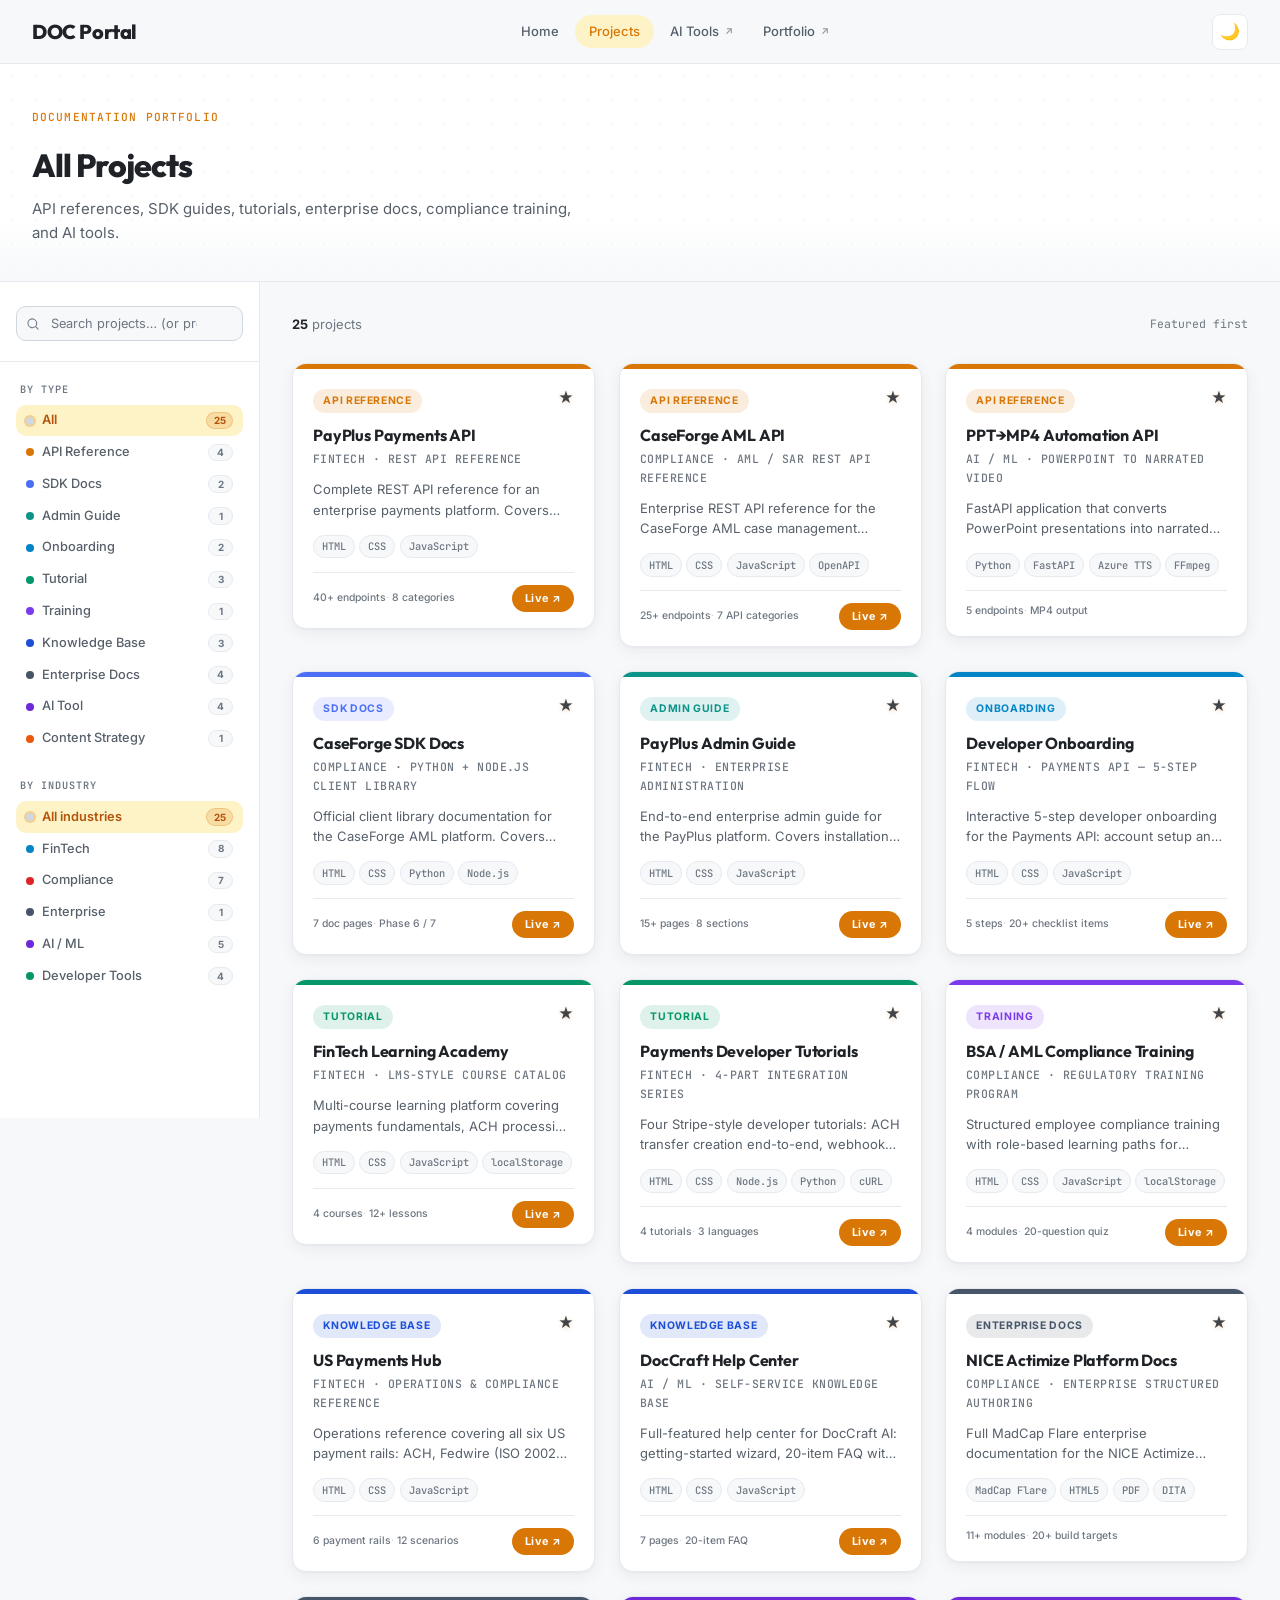
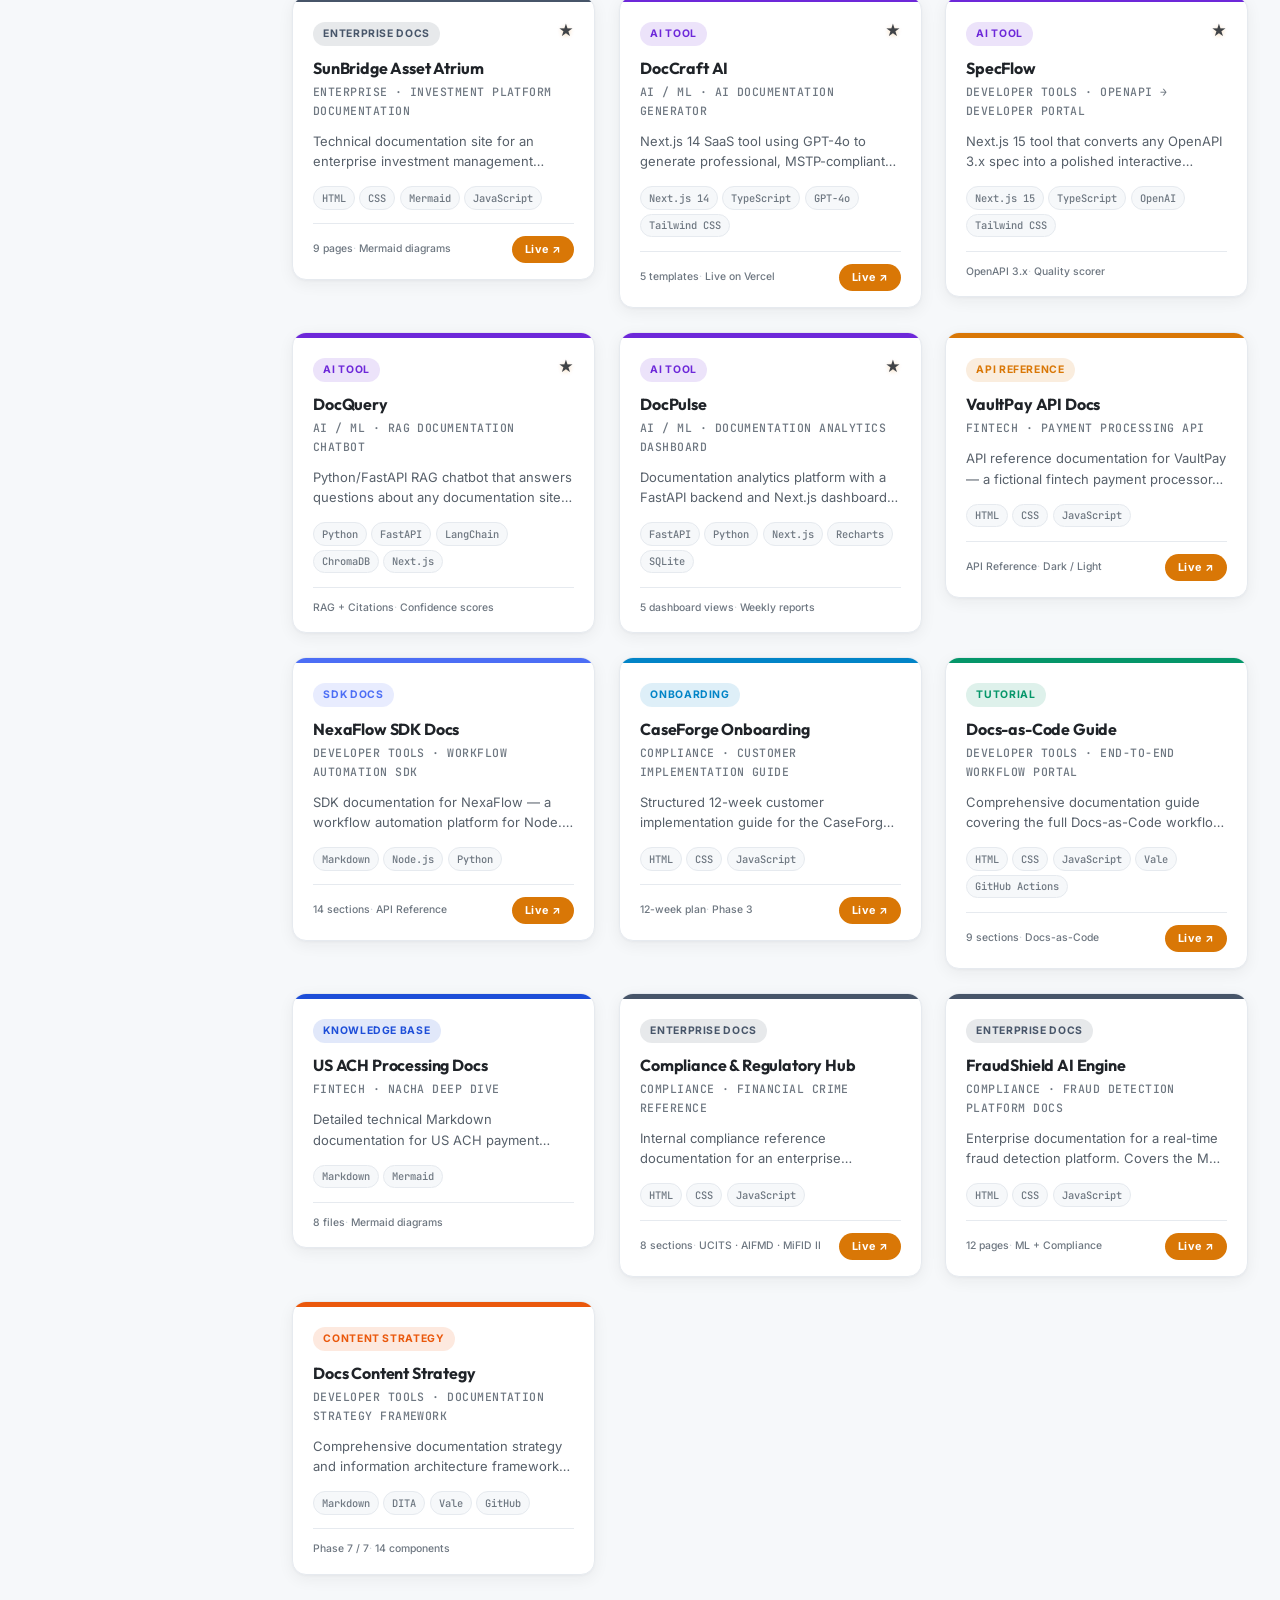
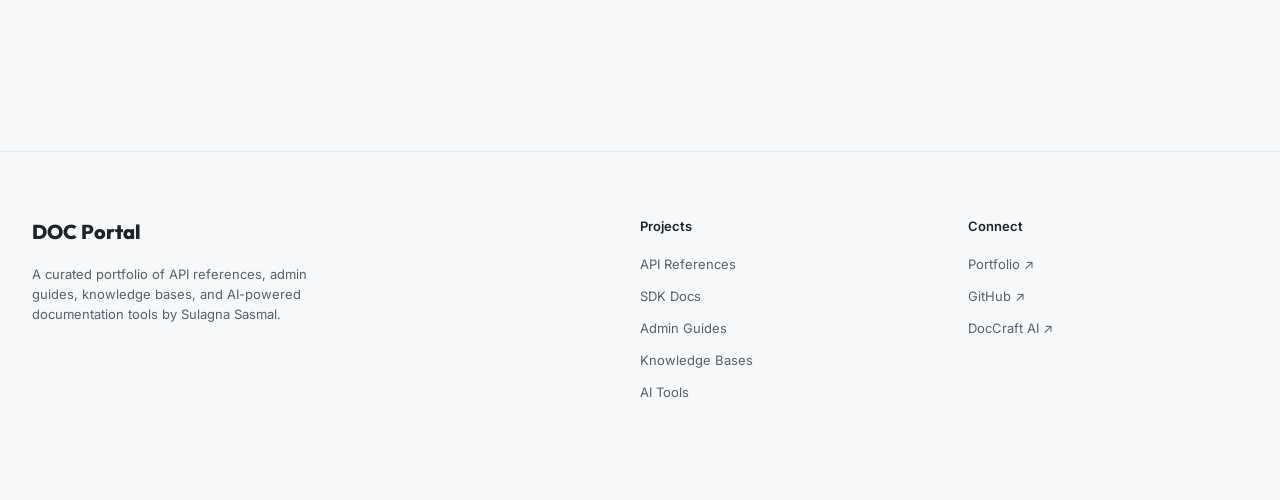
==== projects.html @ 5f0485fa "fix: polish category grid, projects hero, and desktop layout - Add SDK Docs as 6th category tile; sw" ====
<!DOCTYPE html>
<html lang="en" data-theme="light">
<head>
  <meta charset="UTF-8" />
  <meta name="viewport" content="width=device-width, initial-scale=1.0" />
  <title>Projects — Sulagna Sasmal · Documentation Portfolio</title>
  <meta name="description" content="25 documentation projects: API references, SDK guides, tutorials, enterprise docs, compliance training, and AI tools by Sulagna Sasmal." />
  <link rel="icon" href="data:image/svg+xml,<svg xmlns='http://www.w3.org/2000/svg' viewBox='0 0 32 32'><text y='26' font-size='28'>📚</text></svg>" />
  <link rel="stylesheet" href="assets/css/tokens.css" />
  <link rel="stylesheet" href="assets/css/layout.css" />
  <link rel="stylesheet" href="assets/css/components.css" />
  <script src="assets/js/theme.js"></script>
</head>
<body>

<!-- ══════════════════════════════════════════════════════════
     NAV
════════════════════════════════════════════════════════════ -->
<nav class="nav" role="navigation" aria-label="Main navigation">
  <div class="nav-inner">
    <a href="index.html" class="nav-brand">DOC Portal</a>
    <div class="nav-links">
      <a href="index.html" class="nav-link">Home</a>
      <a href="projects.html" class="nav-link active">Projects</a>
      <a href="https://sulagnasasmal.github.io/ai-doc-tools/" class="nav-link nav-link-external" target="_blank" rel="noopener">AI Tools</a>
      <a href="https://sulagnasasmal.com/" class="nav-link nav-link-external" target="_blank" rel="noopener">Portfolio</a>
    </div>
    <div class="nav-actions">
      <button class="theme-toggle" id="theme-toggle" aria-label="Toggle theme">🌙</button>
    </div>
  </div>
</nav>

<!-- ══════════════════════════════════════════════════════════
     PAGE HERO (compact)
════════════════════════════════════════════════════════════ -->
<div class="page-hero">
  <div class="container">
    <span class="section-eyebrow">Documentation Portfolio</span>
    <h1 style="font-family:var(--font-display); font-size:var(--text-3xl); font-weight:800; color:var(--text); letter-spacing:-0.03em; margin-top:0.3rem; margin-bottom:0.4rem;">All Projects</h1>
    <p style="font-size:var(--text-base); color:var(--text-secondary); max-width:560px;">API references, SDK guides, tutorials, enterprise docs, compliance training, and AI tools.</p>
  </div>
</div>

<!-- ══════════════════════════════════════════════════════════
     MAIN: SIDEBAR + CONTENT
════════════════════════════════════════════════════════════ -->
<div class="projects-layout">

  <!-- ── Sidebar ── -->
  <aside class="projects-sidebar" aria-label="Filter projects">

    <!-- Search -->
    <div class="sidebar-search">
      <div class="sidebar-search-wrap">
        <svg class="sidebar-search-icon" viewBox="0 0 20 20" fill="currentColor" aria-hidden="true">
          <path fill-rule="evenodd" d="M9 3.5a5.5 5.5 0 100 11 5.5 5.5 0 000-11zM2 9a7 7 0 1112.452 4.391l3.328 3.329a.75.75 0 11-1.06 1.06l-3.329-3.328A7 7 0 012 9z" clip-rule="evenodd"/>
        </svg>
        <input
          type="search"
          class="sidebar-search-input"
          id="q"
          placeholder="Search projects… (or press /)"
          autocomplete="off"
          aria-label="Search projects"
        />
        <button class="sidebar-search-clear hidden" id="q-clear" aria-label="Clear search">×</button>
      </div>
    </div>

    <!-- By Type -->
    <div class="sidebar-section">
      <p class="sidebar-section-label">By Type</p>
      <div id="type-filters" role="group" aria-label="Filter by type"></div>
    </div>

    <!-- By Industry -->
    <div class="sidebar-section">
      <p class="sidebar-section-label">By Industry</p>
      <div id="industry-filters" role="group" aria-label="Filter by industry"></div>
    </div>

    <!-- Clear filters -->
    <button class="sidebar-clear hidden" id="clear-btn" aria-label="Clear all filters">
      ✕ Clear all filters
    </button>

  </aside>

  <!-- ── Main content ── -->
  <main class="projects-content" role="main">

    <!-- Mobile: toggle button + count (hidden on desktop via .mobile-count-row) -->
    <div class="mobile-count-row">
      <button class="sidebar-mobile-toggle" id="mobile-toggle" aria-expanded="false" aria-controls="mobile-filter-panel">
        <svg width="16" height="16" viewBox="0 0 20 20" fill="currentColor" aria-hidden="true"><path fill-rule="evenodd" d="M2.628 1.601C5.028 1.206 7.49 1 10 1s4.973.206 7.372.601a.75.75 0 01.628.74v2.288a2.25 2.25 0 01-.659 1.59l-4.682 4.683a2.25 2.25 0 00-.659 1.59v3.037c0 .684-.31 1.33-.844 1.757l-1.937 1.55A.75.75 0 018 18.25v-5.757a2.25 2.25 0 00-.659-1.591L2.659 6.22A2.25 2.25 0 012 4.629V2.34a.75.75 0 01.628-.74z" clip-rule="evenodd"/></svg>
        Filters
        <span id="mobile-toggle-arrow" style="font-size:0.7rem;">▾</span>
      </button>
      <div style="display:flex; align-items:center; gap:0.4rem; font-size:0.72rem; font-family:var(--font-mono); color:var(--text-muted);">
        <span id="count"></span>
      </div>
    </div>

    <!-- Mobile filter panel -->
    <div class="sidebar-mobile-panel" id="mobile-filter-panel" role="region" aria-label="Mobile filter panel">
      <div class="sidebar-mobile-col">
        <p class="sidebar-section-label" style="margin-bottom:0.5rem;">By Type</p>
        <div id="mobile-type-filters"></div>
      </div>
      <div class="sidebar-mobile-col">
        <p class="sidebar-section-label" style="margin-bottom:0.5rem;">By Industry</p>
        <div id="mobile-industry-filters"></div>
      </div>
    </div>

    <!-- Content header row (desktop) -->
    <div class="projects-content-header" style="display:none;" id="desktop-header">
      <p class="projects-count-text"><strong id="count-desktop">—</strong> <span id="count-of-text">projects</span></p>
      <span class="projects-sort">Featured first</span>
    </div>

    <!-- Grid -->
    <div id="grid" role="list" aria-label="Documentation projects"></div>

    <!-- Empty state -->
    <div id="empty" hidden>
      <div class="empty-icon">🔍</div>
      <p class="empty-title">No projects found</p>
      <p class="empty-sub">Try a different keyword or remove the active filter.</p>
      <button class="empty-reset" onclick="resetAll()">Show all projects</button>
    </div>

  </main>
</div>

<!-- ══════════════════════════════════════════════════════════
     FOOTER
════════════════════════════════════════════════════════════ -->
<footer class="footer">
  <div class="container">
    <div class="footer-inner">
      <div class="footer-brand">
        <div class="footer-logo">DOC Portal</div>
        <p class="footer-tagline">A curated portfolio of API references, admin guides, knowledge bases, and AI-powered documentation tools by Sulagna Sasmal.</p>
      </div>
      <div>
        <p class="footer-col-title">Projects</p>
        <ul class="footer-links">
          <li><a href="projects.html?type=api" class="footer-link">API References</a></li>
          <li><a href="projects.html?type=sdk" class="footer-link">SDK Docs</a></li>
          <li><a href="projects.html?type=admin" class="footer-link">Admin Guides</a></li>
          <li><a href="projects.html?type=kb" class="footer-link">Knowledge Bases</a></li>
          <li><a href="projects.html?type=ai-tool" class="footer-link">AI Tools</a></li>
        </ul>
      </div>
      <div>
        <p class="footer-col-title">Connect</p>
        <ul class="footer-links">
          <li><a href="https://sulagnasasmal.com/" class="footer-link" target="_blank" rel="noopener">Portfolio ↗</a></li>
          <li><a href="https://github.com/sulagnasasmal" class="footer-link" target="_blank" rel="noopener">GitHub ↗</a></li>
          <li><a href="https://doccraft-ten.vercel.app/" class="footer-link" target="_blank" rel="noopener">DocCraft AI ↗</a></li>
        </ul>
      </div>
    </div>
  </div>
</footer>

<script>
(function(){
/* ══════════════════════════════════════════════════════════
   TYPE MAP
   ══════════════════════════════════════════════════════════ */
var TM = {
  'api':        { l:'API Reference',    c:'#d97706', b:'rgba(217,119,6,0.13)',  rgb:'217,119,6'   },
  'sdk':        { l:'SDK Docs',         c:'#4c6ef5', b:'rgba(76,110,245,0.13)', rgb:'76,110,245'  },
  'admin':      { l:'Admin Guide',      c:'#0d9488', b:'rgba(13,148,136,0.13)', rgb:'13,148,136'  },
  'onboarding': { l:'Onboarding',       c:'#0284c7', b:'rgba(2,132,199,0.13)',  rgb:'2,132,199'   },
  'tutorial':   { l:'Tutorial',         c:'#059669', b:'rgba(5,150,105,0.13)',  rgb:'5,150,105'   },
  'training':   { l:'Training',         c:'#7c3aed', b:'rgba(124,58,237,0.13)', rgb:'124,58,237'  },
  'kb':         { l:'Knowledge Base',   c:'#1d4ed8', b:'rgba(29,78,216,0.13)',  rgb:'29,78,216'   },
  'enterprise': { l:'Enterprise Docs',  c:'#475569', b:'rgba(71,85,105,0.13)',  rgb:'71,85,105'   },
  'ai-tool':    { l:'AI Tool',          c:'#6d28d9', b:'rgba(109,40,217,0.13)', rgb:'109,40,217'  },
  'strategy':   { l:'Content Strategy', c:'#ea580c', b:'rgba(234,88,12,0.13)',  rgb:'234,88,12'   }
};

/* Industry colors */
var IM = {
  'fintech':    { l:'FinTech',          c:'#0284c7' },
  'compliance': { l:'Compliance',       c:'#dc2626' },
  'enterprise': { l:'Enterprise',       c:'#475569' },
  'aiml':       { l:'AI / ML',          c:'#6d28d9' },
  'devtools':   { l:'Developer Tools',  c:'#059669' }
};

var TYPE_ORDER = ['api','sdk','admin','onboarding','tutorial','training','kb','enterprise','ai-tool','strategy'];
var IND_ORDER  = ['fintech','compliance','enterprise','aiml','devtools'];

var ALL = [], AT = 'all', AI = 'all', SQ = '';

/* ── Escape HTML ── */
function e(s){ return String(s||'').replace(/&/g,'&amp;').replace(/</g,'&lt;').replace(/>/g,'&gt;').replace(/"/g,'&quot;'); }

/* ── Match predicate ── */
function match(p){
  if(AT !== 'all' && p.type_key !== AT) return false;
  if(AI !== 'all' && p.industry_key !== AI) return false;
  if(SQ){
    var idx = [p.title, p.subtitle, p.description, p.type, p.industry]
      .concat(p.techs || []).join(' ').toLowerCase();
    return SQ.trim().split(/\s+/).every(function(w){ return idx.indexOf(w) >= 0; });
  }
  return true;
}

/* ── Sort: featured first, then by type order ── */
function sortProjects(arr){
  return arr.slice().sort(function(a,b){
    if(a.featured && !b.featured) return -1;
    if(!a.featured && b.featured) return 1;
    return TYPE_ORDER.indexOf(a.type_key) - TYPE_ORDER.indexOf(b.type_key);
  });
}

/* ── Build a sidebar filter item ── */
function filterItem(key, label, count, activeKey, clickFn, dotColor){
  var btn = document.createElement('button');
  btn.className = 'sidebar-filter-item' + (activeKey === key ? ' active' : '');
  btn.dataset.key = key;

  var dotHtml = dotColor
    ? '<span class="sidebar-dot" style="background:' + dotColor + '"></span>'
    : '<span class="sidebar-dot" style="background:var(--border)"></span>';

  btn.innerHTML =
    dotHtml +
    '<span class="sidebar-filter-label">' + e(label) + '</span>' +
    '<span class="filter-count-badge">' + count + '</span>';

  btn.addEventListener('click', function(){ clickFn(key); });
  return btn;
}

/* ── Render sidebar type filters ── */
function buildTypeFilters(){
  var cnt = {};
  ALL.forEach(function(p){ cnt[p.type_key] = (cnt[p.type_key]||0) + 1; });

  ['type-filters','mobile-type-filters'].forEach(function(id){
    var wrap = document.getElementById(id);
    if(!wrap) return;
    wrap.innerHTML = '';

    // "All" option
    wrap.appendChild(filterItem('all','All', ALL.length, AT, function(k){
      AT = k; apply();
    }, null));

    TYPE_ORDER.forEach(function(k){
      if(!cnt[k]) return;
      var m = TM[k] || { l:k, c:'#888' };
      wrap.appendChild(filterItem(k, m.l, cnt[k], AT, function(key){
        AT = key; apply();
      }, m.c));
    });
  });
}

/* ── Render sidebar industry filters ── */
function buildIndustryFilters(){
  var cnt = {};
  ALL.forEach(function(p){ cnt[p.industry_key] = (cnt[p.industry_key]||0) + 1; });

  ['industry-filters','mobile-industry-filters'].forEach(function(id){
    var wrap = document.getElementById(id);
    if(!wrap) return;
    wrap.innerHTML = '';

    wrap.appendChild(filterItem('all','All industries', ALL.length, AI, function(k){
      AI = k; apply();
    }, null));

    IND_ORDER.forEach(function(k){
      if(!cnt[k]) return;
      var m = IM[k] || { l:k, c:'#888' };
      wrap.appendChild(filterItem(k, m.l, cnt[k], AI, function(key){
        AI = key; apply();
      }, m.c));
    });
  });
}

/* ── Refresh active states on existing items ── */
function refreshFilters(){
  document.querySelectorAll('[data-key]').forEach(function(btn){
    var parent = btn.parentElement ? btn.parentElement.id : '';
    var isType = parent.indexOf('type') >= 0;
    var isInd  = parent.indexOf('industry') >= 0;
    if(isType) btn.classList.toggle('active', btn.dataset.key === AT);
    if(isInd)  btn.classList.toggle('active', btn.dataset.key === AI);
  });
}

/* ── Build a project card ── */
function card(p){
  var m = TM[p.type_key] || { l:p.type, c:'#888', b:'rgba(136,136,136,0.1)', rgb:'136,136,136' };
  var isFeatured = p.featured === true;

  var techs = (p.techs||[]).slice(0,5).map(function(t){
    return '<span class="tech-chip">' + e(t) + '</span>';
  }).join('');

  var stats = [p.stats && p.stats.label1, p.stats && p.stats.label2]
    .filter(Boolean)
    .map(function(s){ return '<span class="stat-pill">' + e(s) + '</span>'; })
    .join('');

  var liveBtn = p.live_url
    ? '<a href="' + e(p.live_url) + '" class="card-live" target="_blank" rel="noopener">Live ↗</a>'
    : '';

  var starHtml = isFeatured ? '<span class="featured-star" title="Featured project">★</span>' : '';

  var el = document.createElement('article');
  el.className = 'card';
  el.setAttribute('role', 'listitem');
  el.dataset.type = p.type_key;
  el.style.setProperty('--tc', m.c);
  el.style.setProperty('--tc-rgb', m.rgb || '136,136,136');

  el.innerHTML =
    '<div class="card-top-bar"></div>' +
    '<div class="card-body">' +
      '<div class="card-head">' +
        '<span class="type-badge" style="background:' + m.b + ';color:' + m.c + '">' + e(m.l) + '</span>' +
        starHtml +
      '</div>' +
      '<h3 class="card-title">' + e(p.title) + '</h3>' +
      '<p class="card-sub">' + e(p.industry) + ' · ' + e(p.subtitle) + '</p>' +
      '<p class="card-desc">' + e(p.description) + '</p>' +
      '<div class="card-techs">' + techs + '</div>' +
      '<div class="card-footer">' +
        '<div class="card-stats">' + stats + '</div>' +
        liveBtn +
      '</div>' +
    '</div>';

  return el;
}

/* ── Apply filters and re-render ── */
function apply(){
  refreshFilters();

  var sorted = sortProjects(ALL);
  var vis = sorted.filter(match);
  var g = document.getElementById('grid');
  g.innerHTML = '';
  vis.forEach(function(p){ g.appendChild(card(p)); });

  var isFiltered = AT !== 'all' || AI !== 'all' || SQ.length > 0;

  // Count text
  var countTxt = isFiltered
    ? 'Showing ' + vis.length + ' of ' + ALL.length + ' projects'
    : vis.length + ' projects';

  var mobileCount = document.getElementById('count');
  if(mobileCount) mobileCount.textContent = countTxt;

  var desktopCount = document.getElementById('count-desktop');
  if(desktopCount) desktopCount.textContent = isFiltered ? vis.length + ' of ' + ALL.length : vis.length;

  // Clear button visibility
  document.getElementById('clear-btn').classList.toggle('hidden', !isFiltered);

  // Empty state
  document.getElementById('empty').hidden = vis.length > 0;
  g.hidden = vis.length === 0;
}

/* ── Reset all filters ── */
function resetAll(){
  AT = 'all'; AI = 'all'; SQ = '';
  var qEl = document.getElementById('q');
  if(qEl) qEl.value = '';
  document.getElementById('q-clear').classList.add('hidden');
  apply();
}

/* ── Event: clear button ── */
document.getElementById('clear-btn').addEventListener('click', resetAll);

/* ── Event: search input ── */
var searchTimer;
var qEl = document.getElementById('q');
qEl.addEventListener('input', function(){
  clearTimeout(searchTimer);
  SQ = this.value.toLowerCase();
  document.getElementById('q-clear').classList.toggle('hidden', !this.value);
  searchTimer = setTimeout(apply, 160);
});
document.getElementById('q-clear').addEventListener('click', function(){
  qEl.value = ''; SQ = '';
  this.classList.add('hidden');
  apply();
});

/* ── Keyboard shortcut: "/" focuses search ── */
document.addEventListener('keydown', function(ev){
  if(ev.key === '/' && document.activeElement !== qEl){
    ev.preventDefault();
    qEl.focus();
  }
  if(ev.key === 'Escape' && document.activeElement === qEl){
    qEl.blur();
  }
});

/* ── Mobile filter toggle ── */
var mobileToggleBtn = document.getElementById('mobile-toggle');
var mobilePanel = document.getElementById('mobile-filter-panel');
mobileToggleBtn.addEventListener('click', function(){
  var isOpen = mobilePanel.classList.toggle('open');
  this.setAttribute('aria-expanded', isOpen);
  document.getElementById('mobile-toggle-arrow').textContent = isOpen ? '▴' : '▾';
});

/* ── URL param: ?type=api to pre-select ── */
function applyURLParams(){
  var params = new URLSearchParams(window.location.search);
  var t = params.get('type');
  var ind = params.get('industry');
  if(t && TM[t]) AT = t;
  if(ind && IM[ind]) AI = ind;
}

/* ── Load projects ── */
fetch('data/projects.json')
  .then(function(r){ return r.json(); })
  .then(function(d){
    ALL = d.projects || [];
    applyURLParams();
    buildTypeFilters();
    buildIndustryFilters();
    apply();

    // Show desktop header after load
    var dh = document.getElementById('desktop-header');
    if(dh) dh.style.display = 'flex';
  })
  .catch(function(){
    var c = document.getElementById('count');
    if(c) c.textContent = 'Could not load projects.';
  });

window.resetAll = resetAll;
})();
</script>
</body>
</html>
---- assets/css/tokens.css ----
/* ============================================================
   Doc-Portal — Design Tokens
   Theme: Portfolio Light + Amber (mirrors sulagnasasmal.com)
   Fonts: Outfit (headings) · Inter (body) · JetBrains Mono (code)
   ============================================================ */

/* Google Fonts import */
@import url('https://fonts.googleapis.com/css2?family=Outfit:wght@400;500;600;700;800&family=Inter:wght@400;500;600&family=JetBrains+Mono:wght@400;500&display=swap');

:root {
  /* ── Colour: Surfaces ── */
  --bg:             #f6f8fa;
  --bg-card:        #ffffff;
  --bg-elevated:    #ffffff;
  --bg-subtle:      #f0f6ff;

  /* ── Colour: Text ── */
  --text:           #1f2328;
  --text-secondary: #57606a;
  --text-muted:     #6e7781;
  --text-inverse:   #f6f8fa;

  /* ── Colour: Brand / Accent ── */
  --amber:          #d97706;
  --amber-hover:    #b45309;
  --amber-light:    #fef3c7;
  --amber-ring:     rgba(217, 119, 6, 0.25);

  /* ── Colour: Secondary accent (DocCraft indigo) ── */
  --indigo:         #4c6ef5;
  --indigo-hover:   #4263eb;
  --indigo-light:   #eef2ff;

  /* ── Colour: Teal (skill/category badges) ── */
  --teal:           #0d9488;
  --teal-light:     #f0fdfa;

  /* ── Colour: Status ── */
  --success:        #1a7f37;
  --success-light:  #dafbe1;
  --warning:        #9a6700;
  --warning-light:  #fff8c5;
  --error:          #cf222e;
  --error-light:    #ffebe9;

  /* ── Colour: Borders ── */
  --border:         #d0d7de;
  --border-light:   #e6eaef;
  --border-focus:   var(--amber);

  /* ── Colour: Traffic-light dots (macOS terminal panel) ── */
  --dot-red:    #ff5f57;
  --dot-yellow: #febc2e;
  --dot-green:  #28c840;

  /* ── Colour: Dark code island ── */
  --code-bg:    #0f172a;
  --code-text:  #e2e8f0;
  --code-key:   #7dd3fc;
  --code-str:   #86efac;
  --code-num:   #fdba74;
  --code-bool:  #c4b5fd;

  /* ── Type ── */
  --font-display: 'Outfit', system-ui, sans-serif;
  --font-body:    'Inter', system-ui, sans-serif;
  --font-mono:    'JetBrains Mono', 'Cascadia Code', monospace;

  /* ── Scale ── */
  --text-xs:   0.7rem;    /* 11.2px */
  --text-sm:   0.8125rem; /* 13px */
  --text-base: 0.9375rem; /* 15px */
  --text-md:   1rem;      /* 16px */
  --text-lg:   1.125rem;  /* 18px */
  --text-xl:   1.25rem;   /* 20px */
  --text-2xl:  1.5rem;    /* 24px */
  --text-3xl:  2rem;      /* 32px */
  --text-4xl:  2.5rem;    /* 40px */
  --text-5xl:  3.25rem;   /* 52px */

  /* ── Spacing (base-8) ── */
  --sp-1: 0.5rem;   /* 8px */
  --sp-2: 1rem;     /* 16px */
  --sp-3: 1.5rem;   /* 24px */
  --sp-4: 2rem;     /* 32px */
  --sp-5: 2.5rem;   /* 40px */
  --sp-6: 3rem;     /* 48px */
  --sp-8: 4rem;     /* 64px */
  --sp-10: 5rem;    /* 80px */
  --sp-12: 6rem;    /* 96px */

  /* ── Radii ── */
  --radius-sm:  6px;
  --radius:     8px;
  --radius-md:  10px;
  --radius-lg:  12px;
  --radius-xl:  16px;
  --radius-full: 9999px;

  /* ── Card radius (premium feel) ── */
  --card-radius: 14px;

  /* ── Shadows ── */
  --shadow-sm:        0 1px 3px rgba(31,35,40,0.06), 0 1px 2px rgba(31,35,40,0.04);
  --shadow-card:      0 1px 3px rgba(31,35,40,0.04), 0 4px 16px rgba(31,35,40,0.06);
  --shadow-card-hover:0 8px 24px rgba(31,35,40,0.10), 0 20px 48px rgba(31,35,40,0.08);
  --shadow-hover:     0 4px 12px rgba(31,35,40,0.10), 0 12px 32px rgba(31,35,40,0.10);
  --shadow-amber:     0 4px 16px rgba(217,119,6,0.18);

  /* ── Layout ── */
  --nav-h:       64px;
  --content-max: 1280px;
  --content-mid: 800px;
  --sidebar-w:   260px;

  /* ── Transitions ── */
  --ease:        cubic-bezier(0.16, 1, 0.3, 1);
  --duration:    0.22s;
}

/* ── Dark mode override ── */
[data-theme="dark"] {
  --bg:             #0d1117;
  --bg-card:        #161b22;
  --bg-elevated:    #21262d;
  --bg-subtle:      #1c2128;

  --text:           #e6edf3;
  --text-secondary: #8b949e;
  --text-muted:     #6e7681;
  --text-inverse:   #0d1117;

  --amber-light:    rgba(217, 119, 6, 0.15);
  --amber-hover:    #f59e0b;
  --indigo-light:   rgba(76, 110, 245, 0.15);
  --teal-light:     rgba(13, 148, 136, 0.15);

  --border:         #30363d;
  --border-light:   #21262d;

  --success-light:  rgba(26, 127, 55, 0.15);
  --warning-light:  rgba(154, 103, 0, 0.15);
  --error-light:    rgba(207, 34, 46, 0.15);

  --shadow-sm:        0 1px 3px rgba(0,0,0,0.3);
  --shadow-card:      0 1px 3px rgba(0,0,0,0.3), 0 4px 16px rgba(0,0,0,0.2);
  --shadow-card-hover:0 8px 24px rgba(0,0,0,0.45), 0 20px 48px rgba(0,0,0,0.35);
  --shadow-hover:     0 4px 12px rgba(0,0,0,0.4), 0 12px 32px rgba(0,0,0,0.3);
}

/* ── Base reset ── */
*, *::before, *::after { box-sizing: border-box; margin: 0; padding: 0; }

html {
  scroll-behavior: smooth;
  -webkit-text-size-adjust: 100%;
}

body {
  font-family: var(--font-body);
  font-size: var(--text-base);
  line-height: 1.6;
  color: var(--text);
  background: var(--bg);
  -webkit-font-smoothing: antialiased;
  transition: background var(--duration) var(--ease), color var(--duration) var(--ease);
}

a { color: inherit; text-decoration: none; }
img, svg { display: block; max-width: 100%; }
button { cursor: pointer; font: inherit; border: none; background: none; }
ul, ol { list-style: none; }
---- assets/css/layout.css ----
/* ============================================================
   Doc-Portal — Layout
   ============================================================ */

/* ── Nav ── */
.nav {
  position: sticky;
  top: 0;
  z-index: 100;
  height: var(--nav-h);
  background: rgba(246, 248, 250, 0.92);
  border-bottom: 1px solid var(--border-light);
  backdrop-filter: blur(16px);
  -webkit-backdrop-filter: blur(16px);
  transition: background var(--duration) var(--ease),
              border-color var(--duration) var(--ease);
}

[data-theme="dark"] .nav {
  background: rgba(13, 17, 23, 0.92);
}

.nav-inner {
  max-width: var(--content-max);
  margin: 0 auto;
  padding: 0 var(--sp-4);
  height: 100%;
  display: flex;
  align-items: center;
  justify-content: space-between;
  gap: var(--sp-3);
}

.nav-brand {
  display: flex;
  align-items: center;
  gap: var(--sp-1);
  font-family: var(--font-display);
  font-weight: 800;
  font-size: var(--text-xl);
  color: var(--text);
  letter-spacing: -0.02em;
  flex-shrink: 0;
}

.nav-brand-dot { color: var(--amber); }

.nav-links {
  display: flex;
  align-items: center;
  gap: 2px;
}

.nav-link {
  display: flex;
  align-items: center;
  gap: 6px;
  padding: 6px 14px;
  border-radius: var(--radius-full);
  font-size: var(--text-sm);
  font-weight: 500;
  color: var(--text-secondary);
  transition: color var(--duration) var(--ease),
              background var(--duration) var(--ease);
}

.nav-link:hover {
  color: var(--text);
  background: var(--bg-card);
}

.nav-link.active {
  color: var(--amber);
  background: var(--amber-light);
}

.nav-link-external::after {
  content: '↗';
  font-size: 0.65rem;
  opacity: 0.7;
}

.nav-actions {
  display: flex;
  align-items: center;
  gap: var(--sp-1);
}

/* ── Container ── */
.container {
  max-width: var(--content-max);
  margin: 0 auto;
  padding: 0 var(--sp-4);
}

/* ── Section ── */
section {
  padding: var(--sp-10) 0;
}

section + section {
  padding-top: 0;
}

.section-header {
  margin-bottom: var(--sp-5);
}

.section-eyebrow {
  display: inline-block;
  font-family: var(--font-mono);
  font-size: var(--text-xs);
  font-weight: 500;
  letter-spacing: 0.1em;
  text-transform: uppercase;
  color: var(--amber);
  margin-bottom: var(--sp-1);
}

.section-title {
  font-family: var(--font-display);
  font-weight: 800;
  font-size: var(--text-3xl);
  line-height: 1.15;
  letter-spacing: -0.025em;
  color: var(--text);
}

.section-sub {
  margin-top: var(--sp-1);
  font-size: var(--text-md);
  color: var(--text-secondary);
  max-width: 600px;
}

/* ── Hero (index.html full-width) ── */
.hero {
  position: relative;
  padding: var(--sp-12) 0 var(--sp-10);
  overflow: hidden;
}

/* Subtle dot-grid background */
.hero::before {
  content: '';
  position: absolute;
  inset: 0;
  background-image: radial-gradient(circle, rgba(217,119,6,0.08) 1px, transparent 1px);
  background-size: 28px 28px;
  pointer-events: none;
  z-index: 0;
}

/* Fade-out gradient at bottom edge */
.hero::after {
  content: '';
  position: absolute;
  bottom: 0;
  left: 0;
  right: 0;
  height: 120px;
  background: linear-gradient(to bottom, transparent, var(--bg));
  pointer-events: none;
  z-index: 1;
}

/* Dark mode inherits var(--bg) from the light-mode rule above — no override needed */

.hero .container {
  position: relative;
  z-index: 2;
  text-align: center;
  max-width: 860px;
}

.hero-eyebrow {
  font-family: var(--font-mono);
  font-size: var(--text-xs);
  font-weight: 500;
  letter-spacing: 0.14em;
  text-transform: uppercase;
  color: var(--amber);
  margin-bottom: var(--sp-3);
  display: inline-flex;
  align-items: center;
  gap: 0.5rem;
}

.hero-eyebrow::before,
.hero-eyebrow::after {
  content: '';
  display: inline-block;
  width: 24px;
  height: 1px;
  background: var(--amber);
  opacity: 0.5;
}

.hero-title {
  font-family: var(--font-display);
  font-weight: 800;
  font-size: var(--text-5xl);
  line-height: 1.05;
  letter-spacing: -0.03em;
  color: var(--text);
  margin-bottom: var(--sp-3);
}

/* Gradient text on the key word */
.hero-title .gradient-word {
  background: linear-gradient(135deg, #d97706 0%, #f59e0b 50%, #ea580c 100%);
  -webkit-background-clip: text;
  -webkit-text-fill-color: transparent;
  background-clip: text;
}

.hero-sub {
  font-size: var(--text-lg);
  line-height: 1.65;
  color: var(--text-secondary);
  max-width: 560px;
  margin: 0 auto var(--sp-5);
}

.hero-ctas {
  display: flex;
  align-items: center;
  justify-content: center;
  gap: var(--sp-2);
  flex-wrap: wrap;
  margin-bottom: var(--sp-8);
}

/* ── Hero Stats Row ── */
.hero-stats {
  display: flex;
  align-items: center;
  justify-content: center;
  gap: 0;
  flex-wrap: wrap;
  border: 1px solid var(--border-light);
  border-radius: var(--card-radius);
  background: var(--bg-card);
  box-shadow: var(--shadow-card);
  overflow: hidden;
  max-width: 680px;
  margin: 0 auto;
}

.hero-stat-item {
  flex: 1;
  min-width: 120px;
  padding: var(--sp-3) var(--sp-2);
  text-align: center;
  border-right: 1px solid var(--border-light);
  position: relative;
}

.hero-stat-item:last-child {
  border-right: none;
}

.hero-stat-num {
  font-family: var(--font-display);
  font-weight: 800;
  font-size: var(--text-3xl);
  color: var(--amber);
  line-height: 1;
  margin-bottom: 0.3rem;
}

.hero-stat-label {
  font-family: var(--font-mono);
  font-size: 0.68rem;
  text-transform: uppercase;
  letter-spacing: 0.08em;
  color: var(--text-muted);
}

/* ── Featured Work grid (index.html) ── */
.featured-grid {
  display: grid;
  grid-template-columns: repeat(3, 1fr);
  gap: 1.5rem;
  align-items: start;
}

/* ── Category tiles ── */
.category-strip { padding: var(--sp-6) 0; }

.category-grid {
  display: grid;
  grid-template-columns: repeat(3, 1fr);
  gap: var(--sp-2);
}

/* ── Page Hero (compact — projects.html) ── */
.page-hero {
  position: relative;
  background: var(--bg-card);
  border-bottom: 1px solid var(--border-light);
  padding: 2.5rem 0 2.25rem;
  overflow: hidden;
}

.page-hero::before {
  content: '';
  position: absolute;
  inset: 0;
  background-image: radial-gradient(circle, rgba(217,119,6,0.07) 1px, transparent 1px);
  background-size: 24px 24px;
  pointer-events: none;
}

.page-hero::after {
  content: '';
  position: absolute;
  bottom: 0;
  left: 0;
  right: 0;
  height: 60px;
  background: linear-gradient(to bottom, transparent, var(--bg));
  pointer-events: none;
}

.page-hero .container {
  position: relative;
  z-index: 1;
}

/* ── Mobile count row (hidden on desktop) ── */
.mobile-count-row {
  display: flex;
  align-items: center;
  justify-content: space-between;
  margin-bottom: 1rem;
  gap: 1rem;
  flex-wrap: wrap;
}

@media (min-width: 901px) {
  .mobile-count-row { display: none; }
}

/* ── Footer ── */
.footer {
  padding: var(--sp-8) 0 var(--sp-6);
  border-top: 1px solid var(--border-light);
  margin-top: var(--sp-12);
}

.footer-inner {
  display: grid;
  grid-template-columns: 2fr 1fr 1fr;
  gap: var(--sp-6);
  margin-bottom: var(--sp-6);
}

/* ══════════════════════════════════════════════════════════
   PROJECTS PAGE — Sidebar Layout
   ══════════════════════════════════════════════════════════ */

.projects-layout {
  display: grid;
  grid-template-columns: var(--sidebar-w) 1fr;
  gap: 0;
  min-height: calc(100vh - var(--nav-h));
  align-items: start;
}

/* ── Sidebar ── */
.projects-sidebar {
  position: sticky;
  top: var(--nav-h);
  height: calc(100vh - var(--nav-h));
  overflow-y: auto;
  border-right: 1px solid var(--border-light);
  padding: 1.5rem 0;
  background: var(--bg-card);
  scrollbar-width: thin;
  scrollbar-color: var(--border) transparent;
  transition: background var(--duration) var(--ease);
}

.projects-sidebar::-webkit-scrollbar { width: 4px; }
.projects-sidebar::-webkit-scrollbar-track { background: transparent; }
.projects-sidebar::-webkit-scrollbar-thumb { background: var(--border); border-radius: 2px; }

/* ── Sidebar search ── */
.sidebar-search {
  padding: 0 1rem 1.25rem;
  border-bottom: 1px solid var(--border-light);
  margin-bottom: 0.25rem;
}

.sidebar-search-wrap {
  position: relative;
}

.sidebar-search-icon {
  position: absolute;
  left: 10px;
  top: 50%;
  transform: translateY(-50%);
  width: 14px;
  height: 14px;
  color: var(--text-muted);
  pointer-events: none;
}

.sidebar-search-input {
  width: 100%;
  padding: 0.55rem 2rem 0.55rem 2.1rem;
  font-size: 0.8rem;
  font-family: var(--font-body);
  border: 1.5px solid var(--border);
  border-radius: var(--radius-md);
  background: var(--bg);
  color: var(--text);
  outline: none;
  transition: border-color var(--duration), box-shadow var(--duration);
}

.sidebar-search-input:focus {
  border-color: var(--amber);
  box-shadow: 0 0 0 3px var(--amber-ring);
}

.sidebar-search-input::placeholder { color: var(--text-muted); }

.sidebar-search-clear {
  position: absolute;
  right: 8px;
  top: 50%;
  transform: translateY(-50%);
  width: 18px;
  height: 18px;
  border-radius: 50%;
  background: var(--border);
  color: var(--text-secondary);
  font-size: 11px;
  display: flex;
  align-items: center;
  justify-content: center;
  border: none;
  cursor: pointer;
  line-height: 1;
  transition: background var(--duration);
}

.sidebar-search-clear:hover { background: var(--border-light); }
.sidebar-search-clear.hidden { display: none; }

/* ── Sidebar sections ── */
.sidebar-section {
  padding: 1rem 1rem 0;
}

.sidebar-section + .sidebar-section {
  margin-top: 0.5rem;
}

.sidebar-section-label {
  font-family: var(--font-mono);
  font-size: 0.64rem;
  font-weight: 600;
  letter-spacing: 0.1em;
  text-transform: uppercase;
  color: var(--text-muted);
  padding: 0 0.25rem;
  margin-bottom: 0.4rem;
}

/* ── Sidebar filter items ── */
.sidebar-filter-item {
  display: flex;
  align-items: center;
  gap: 0.5rem;
  width: 100%;
  padding: 0.45rem 0.6rem;
  border-radius: var(--radius-md);
  font-size: 0.8rem;
  font-weight: 500;
  color: var(--text-secondary);
  background: transparent;
  border: none;
  cursor: pointer;
  text-align: left;
  transition: background var(--duration), color var(--duration);
  line-height: 1.3;
}

.sidebar-filter-item:hover {
  background: var(--bg);
  color: var(--text);
}

.sidebar-filter-item.active {
  background: var(--amber-light);
  color: var(--amber-hover);
  font-weight: 600;
}

[data-theme="dark"] .sidebar-filter-item.active {
  background: rgba(217,119,6,0.15);
  color: #f59e0b;
}

.sidebar-dot {
  width: 8px;
  height: 8px;
  border-radius: 50%;
  flex-shrink: 0;
}

.sidebar-filter-item.active .sidebar-dot {
  box-shadow: 0 0 0 2px rgba(217,119,6,0.3);
}

.sidebar-filter-label {
  flex: 1;
  overflow: hidden;
  text-overflow: ellipsis;
  white-space: nowrap;
}

.filter-count-badge {
  font-size: 0.62rem;
  font-weight: 700;
  padding: 0.08rem 0.42rem;
  border-radius: var(--radius-full);
  background: var(--bg);
  color: var(--text-muted);
  border: 1px solid var(--border-light);
  min-width: 1.6rem;
  text-align: center;
  flex-shrink: 0;
  transition: background var(--duration), color var(--duration);
}

.sidebar-filter-item.active .filter-count-badge {
  background: rgba(217,119,6,0.18);
  color: var(--amber-hover);
  border-color: rgba(217,119,6,0.25);
}

[data-theme="dark"] .sidebar-filter-item.active .filter-count-badge {
  background: rgba(217,119,6,0.25);
  color: #f59e0b;
}

/* ── Sidebar clear filters ── */
.sidebar-clear {
  display: block;
  margin: 1rem 1rem 0.5rem;
  font-size: 0.75rem;
  color: var(--amber);
  font-weight: 600;
  background: none;
  border: none;
  cursor: pointer;
  padding: 0.3rem 0.6rem;
  border-radius: var(--radius-sm);
  transition: background var(--duration);
  text-align: left;
}

.sidebar-clear:hover { background: var(--amber-light); }
.sidebar-clear.hidden { display: none; }

/* ── Mobile sidebar toggle button ── */
.sidebar-mobile-toggle {
  display: none;
  align-items: center;
  gap: 0.5rem;
  padding: 0.55rem 1rem;
  background: var(--bg-card);
  border: 1.5px solid var(--border);
  border-radius: var(--radius-md);
  font-size: var(--text-sm);
  font-weight: 600;
  color: var(--text-secondary);
  cursor: pointer;
  transition: border-color var(--duration), color var(--duration);
}

.sidebar-mobile-toggle:hover {
  border-color: var(--amber);
  color: var(--amber);
}

/* ── Mobile filter panel (collapsed sidebar) ── */
.sidebar-mobile-panel {
  display: none;
  background: var(--bg-card);
  border: 1.5px solid var(--border-light);
  border-radius: var(--radius-lg);
  padding: 1.25rem;
  margin-bottom: 1.5rem;
  gap: 1.25rem;
}

.sidebar-mobile-panel.open { display: flex; flex-wrap: wrap; }

.sidebar-mobile-col {
  flex: 1;
  min-width: 180px;
}

/* ── Projects main content ── */
.projects-content {
  padding: 2rem 2rem 5rem;
  min-width: 0;
}

/* ── Projects content header row ── */
.projects-content-header {
  display: flex;
  align-items: center;
  justify-content: space-between;
  gap: 1rem;
  margin-bottom: 1.75rem;
  flex-wrap: wrap;
}

.projects-count-text {
  font-size: var(--text-sm);
  color: var(--text-muted);
}

.projects-count-text strong {
  font-weight: 700;
  color: var(--text);
}

.projects-sort {
  display: flex;
  align-items: center;
  gap: 0.35rem;
  font-size: 0.72rem;
  color: var(--text-muted);
  font-family: var(--font-mono);
}

/* ── Card grid ── */
#grid {
  display: grid;
  grid-template-columns: repeat(3, 1fr);
  gap: 1.5rem;
  align-items: start;
}

#grid[hidden] { display: none; }

@media (max-width: 1100px) { #grid { grid-template-columns: repeat(2, 1fr); } }
@media (max-width: 680px)  { #grid { grid-template-columns: 1fr; } }

/* ── Empty state ── */
#empty { text-align: center; padding: 4rem 1rem; }
#empty[hidden] { display: none; }

/* ── Responsive: sidebar collapses ≤900px ── */
@media (max-width: 900px) {
  .projects-layout {
    grid-template-columns: 1fr;
  }

  .projects-sidebar {
    display: none;
  }

  .projects-content {
    padding: 1.5rem 1.5rem 4rem;
  }

  .sidebar-mobile-toggle {
    display: inline-flex;
  }
}

/* ── Responsive: index.html hero ── */
@media (max-width: 1024px) {
  .hero-title { font-size: var(--text-4xl); }
  .featured-grid { grid-template-columns: repeat(2, 1fr); }
  .stats-grid { grid-template-columns: repeat(2, 1fr); }
  .project-grid { grid-template-columns: repeat(2, 1fr); }
  .category-grid { grid-template-columns: repeat(2, 1fr); }
  .footer-inner { grid-template-columns: 1fr 1fr; }
}

@media (max-width: 680px) {
  .container { padding: 0 var(--sp-2); }
  .nav-inner { padding: 0 var(--sp-2); }
  .hero { padding: var(--sp-8) 0 var(--sp-6); }
  .hero-title { font-size: var(--text-3xl); }
  .hero-sub { font-size: var(--text-base); }
  .hero-stats { border-radius: var(--radius-lg); }
  .hero-stat-item { min-width: 100px; padding: var(--sp-2) var(--sp-1); }
  .hero-stat-num { font-size: var(--text-2xl); }
  .featured-grid { grid-template-columns: 1fr; }
  .project-grid { grid-template-columns: 1fr; }
  .stats-grid { grid-template-columns: repeat(2, 1fr); }
  .category-grid { grid-template-columns: repeat(2, 1fr); }
  .footer-inner { grid-template-columns: 1fr; }
  .nav-links { display: none; }
  .footer-bottom { flex-direction: column; gap: var(--sp-2); text-align: center; }
}
---- assets/css/components.css ----
/* ============================================================
   Doc-Portal — Components
   ============================================================ */

/* ── Buttons ── */
.btn {
  display: inline-flex;
  align-items: center;
  gap: 8px;
  padding: 11px 22px;
  border-radius: var(--radius-lg);
  font-family: var(--font-body);
  font-weight: 600;
  font-size: var(--text-sm);
  line-height: 1;
  transition: all var(--duration) var(--ease);
  white-space: nowrap;
}

.btn-primary {
  background: var(--amber);
  color: #fff;
  box-shadow: var(--shadow-amber);
}

.btn-primary:hover {
  background: var(--amber-hover);
  transform: translateY(-1px);
  box-shadow: 0 6px 20px rgba(217,119,6,0.28);
}

.btn-primary:active { transform: translateY(0); }

.btn-outline {
  background: transparent;
  color: var(--text);
  border: 1.5px solid var(--border);
}

.btn-outline:hover {
  border-color: var(--amber);
  color: var(--amber);
  background: var(--amber-light);
}

.btn-ghost {
  background: transparent;
  color: var(--amber);
  padding: 11px 18px;
}

.btn-ghost:hover { background: var(--amber-light); }

.btn-sm {
  padding: 7px 14px;
  font-size: var(--text-xs);
}

.btn-indigo {
  background: var(--indigo);
  color: #fff;
  box-shadow: 0 4px 16px rgba(76,110,245,0.28);
}

.btn-indigo:hover {
  background: var(--indigo-hover);
  transform: translateY(-1px);
}

.btn-icon {
  padding: 9px;
  border-radius: var(--radius);
  color: var(--text-secondary);
  transition: all var(--duration) var(--ease);
}

.btn-icon:hover {
  background: var(--bg-card);
  color: var(--text);
}

/* ── Category tiles ── */
.category-tile {
  display: flex;
  flex-direction: column;
  gap: var(--sp-2);
  padding: var(--sp-3);
  background: var(--bg-card);
  border: 1.5px solid var(--border-light);
  border-radius: var(--radius-lg);
  cursor: pointer;
  transition: all var(--duration) var(--ease);
  text-align: left;
}

.category-tile:hover {
  border-color: var(--amber);
  transform: translateY(-2px);
  box-shadow: var(--shadow-card);
}

.category-tile-icon {
  width: 40px;
  height: 40px;
  border-radius: var(--radius);
  display: flex;
  align-items: center;
  justify-content: center;
  font-size: 20px;
}

.category-tile-icon.amber  { background: var(--amber-light); }
.category-tile-icon.teal   { background: var(--teal-light); }
.category-tile-icon.indigo { background: var(--indigo-light); }
.category-tile-icon.slate  { background: var(--bg-subtle); }

.category-tile-label {
  font-weight: 600;
  font-size: var(--text-base);
  color: var(--text);
}

.category-tile-count {
  font-family: var(--font-mono);
  font-size: var(--text-xs);
  color: var(--text-muted);
}

/* ══════════════════════════════════════════════════════════
   NEW PREMIUM CARD
   ══════════════════════════════════════════════════════════ */

.card {
  position: relative;
  background: var(--bg-card);
  border: 1px solid var(--border-light);
  border-radius: var(--card-radius);
  overflow: hidden;
  display: flex;
  flex-direction: column;
  transition:
    box-shadow var(--duration) var(--ease),
    transform var(--duration) var(--ease),
    border-color var(--duration) var(--ease);
  box-shadow: var(--shadow-card);
  will-change: transform, opacity;
  animation: fadeInUp 0.4s var(--ease) both;
}

/* Top color bar */
.card-top-bar {
  height: 5px;
  width: 100%;
  background: var(--tc, var(--amber));
  flex-shrink: 0;
  transition: height var(--duration) var(--ease);
}

.card:hover {
  transform: translateY(-4px);
  box-shadow: var(--shadow-card-hover);
  border-color: rgba(var(--tc-rgb, 217,119,6), 0.22);
}

.card:hover .card-top-bar {
  height: 8px;
}

/* Card body */
.card-body {
  padding: 1.25rem 1.25rem 1rem;
  display: flex;
  flex-direction: column;
  flex: 1;
}

/* Card head row: type badge left, star right */
.card-head {
  display: flex;
  align-items: flex-start;
  justify-content: space-between;
  gap: 0.5rem;
  margin-bottom: 0.8rem;
}

.type-badge {
  display: inline-flex;
  align-items: center;
  padding: 0.22rem 0.65rem;
  border-radius: var(--radius-full);
  font-size: 0.65rem;
  font-weight: 700;
  letter-spacing: 0.06em;
  text-transform: uppercase;
  white-space: nowrap;
  flex-shrink: 0;
}

.featured-star {
  font-size: 0.95rem;
  line-height: 1;
  opacity: 0.85;
  flex-shrink: 0;
  margin-top: 1px;
  filter: drop-shadow(0 1px 2px rgba(217,119,6,0.3));
}

/* Card content */
.card-title {
  font-family: var(--font-display);
  font-size: 1rem;
  font-weight: 700;
  color: var(--text);
  line-height: 1.3;
  margin-bottom: 0.25rem;
  letter-spacing: -0.01em;
}

.card-sub {
  font-size: 0.72rem;
  font-weight: 500;
  color: var(--text-muted);
  margin-bottom: 0.65rem;
  font-family: var(--font-mono);
  text-transform: uppercase;
  letter-spacing: 0.04em;
}

.card-desc {
  font-size: var(--text-sm);
  color: var(--text-secondary);
  line-height: 1.6;
  display: -webkit-box;
  -webkit-line-clamp: 2;
  -webkit-box-orient: vertical;
  overflow: hidden;
  flex: 1;
  margin-bottom: 0.9rem;
}

/* Tech chips */
.card-techs {
  display: flex;
  flex-wrap: wrap;
  gap: 0.28rem;
  margin-bottom: 0.85rem;
}

.tech-chip {
  font-size: 0.65rem;
  font-weight: 500;
  padding: 0.14rem 0.5rem;
  border-radius: var(--radius-full);
  background: var(--bg);
  color: var(--text-muted);
  border: 1px solid var(--border-light);
  font-family: var(--font-mono);
  transition: border-color var(--duration);
}

.card:hover .tech-chip { border-color: var(--border); }

/* Card footer */
.card-footer {
  display: flex;
  align-items: center;
  justify-content: space-between;
  padding-top: 0.75rem;
  border-top: 1px solid var(--border-light);
  margin-top: auto;
  gap: 0.75rem;
}

.card-stats {
  display: flex;
  gap: 0;
  flex-wrap: wrap;
  flex: 1;
  min-width: 0;
}

.stat-pill {
  font-size: 0.65rem;
  color: var(--text-muted);
  font-weight: 500;
  white-space: nowrap;
}

.stat-pill + .stat-pill::before {
  content: ' · ';
  color: var(--border);
}

/* Live link button */
.card-live {
  display: inline-flex;
  align-items: center;
  gap: 0.2rem;
  padding: 0.3rem 0.8rem;
  border-radius: var(--radius-full);
  font-size: 0.68rem;
  font-weight: 700;
  letter-spacing: 0.03em;
  background: var(--amber);
  color: #fff;
  text-decoration: none;
  white-space: nowrap;
  flex-shrink: 0;
  transition: background var(--duration), transform var(--duration);
  border: none;
}

.card-live:hover {
  background: var(--amber-hover);
  transform: translateY(-1px);
}

/* Stagger animation — covers all 25 cards at 40ms intervals */
.card:nth-child(1)  { animation-delay: 0.04s; }
.card:nth-child(2)  { animation-delay: 0.08s; }
.card:nth-child(3)  { animation-delay: 0.12s; }
.card:nth-child(4)  { animation-delay: 0.16s; }
.card:nth-child(5)  { animation-delay: 0.20s; }
.card:nth-child(6)  { animation-delay: 0.24s; }
.card:nth-child(7)  { animation-delay: 0.28s; }
.card:nth-child(8)  { animation-delay: 0.32s; }
.card:nth-child(9)  { animation-delay: 0.36s; }
.card:nth-child(10) { animation-delay: 0.40s; }
.card:nth-child(11) { animation-delay: 0.44s; }
.card:nth-child(12) { animation-delay: 0.48s; }
.card:nth-child(13) { animation-delay: 0.52s; }
.card:nth-child(14) { animation-delay: 0.56s; }
.card:nth-child(15) { animation-delay: 0.60s; }
.card:nth-child(16) { animation-delay: 0.64s; }
.card:nth-child(17) { animation-delay: 0.68s; }
.card:nth-child(18) { animation-delay: 0.72s; }
.card:nth-child(19) { animation-delay: 0.76s; }
.card:nth-child(20) { animation-delay: 0.80s; }
.card:nth-child(21) { animation-delay: 0.84s; }
.card:nth-child(22) { animation-delay: 0.88s; }
.card:nth-child(23) { animation-delay: 0.92s; }
.card:nth-child(24) { animation-delay: 0.96s; }
.card:nth-child(25) { animation-delay: 1.00s; }

/* ── Badges ── */
.badge {
  display: inline-flex;
  align-items: center;
  gap: 4px;
  padding: 3px 10px;
  border-radius: var(--radius-full);
  font-size: 0.7rem;
  font-weight: 600;
  letter-spacing: 0.02em;
  white-space: nowrap;
}

.badge-amber   { background: var(--amber-light);  color: var(--amber-hover); border: 1px solid rgba(217,119,6,0.2); }
.badge-teal    { background: var(--teal-light);   color: var(--teal);        border: 1px solid rgba(13,148,136,0.2); }
.badge-indigo  { background: var(--indigo-light); color: var(--indigo);      border: 1px solid rgba(76,110,245,0.2); }
.badge-slate   { background: var(--bg-subtle);    color: var(--text-secondary); border: 1px solid var(--border-light); }
.badge-success { background: var(--success-light);color: var(--success);     border: 1px solid rgba(26,127,55,0.2); }

/* ── Industry badge ── */
.industry-badge {
  font-family: var(--font-mono);
  font-size: 0.68rem;
  text-transform: uppercase;
  letter-spacing: 0.06em;
  color: var(--text-muted);
}

/* ── Theme toggle ── */
.theme-toggle {
  width: 36px;
  height: 36px;
  border-radius: var(--radius);
  display: flex;
  align-items: center;
  justify-content: center;
  background: var(--bg-card);
  border: 1.5px solid var(--border-light);
  color: var(--text-secondary);
  cursor: pointer;
  transition: all var(--duration) var(--ease);
  font-size: 16px;
}

.theme-toggle:hover {
  border-color: var(--amber);
  color: var(--amber);
  background: var(--amber-light);
}

/* ── Footer components ── */
.footer-brand {
  display: flex;
  flex-direction: column;
  gap: var(--sp-2);
}

.footer-logo {
  font-family: var(--font-display);
  font-weight: 800;
  font-size: var(--text-xl);
  color: var(--text);
}

.footer-tagline {
  font-size: var(--text-sm);
  color: var(--text-secondary);
  line-height: 1.55;
  max-width: 280px;
}

.footer-col-title {
  font-weight: 600;
  font-size: var(--text-sm);
  color: var(--text);
  margin-bottom: var(--sp-2);
}

.footer-links {
  display: flex;
  flex-direction: column;
  gap: 8px;
}

.footer-link {
  font-size: var(--text-sm);
  color: var(--text-secondary);
  transition: color var(--duration) var(--ease);
}

.footer-link:hover { color: var(--amber); }

.empty-icon { font-size: 2.5rem; margin-bottom: 1rem; }

.empty-title {
  font-family: var(--font-display);
  font-size: var(--text-xl);
  font-weight: 700;
  color: var(--text);
  margin-bottom: 0.4rem;
}

.empty-sub { font-size: var(--text-sm); color: var(--text-muted); margin-bottom: 1.5rem; }

.empty-reset {
  padding: 0.6rem 1.5rem;
  background: var(--amber);
  color: #fff;
  border-radius: var(--radius-md);
  font-size: var(--text-sm);
  font-weight: 600;
  cursor: pointer;
  border: none;
  transition: background var(--duration);
}

.empty-reset:hover { background: var(--amber-hover); }

/* ── Divider ── */
.divider {
  height: 1px;
  background: var(--border-light);
  margin: var(--sp-6) 0;
}

/* ── Animations ── */
@keyframes fadeInUp {
  from { opacity: 0; transform: translateY(12px); }
  to   { opacity: 1; transform: translateY(0); }
}

@keyframes pulse {
  0%, 100% { opacity: 1; }
  50%       { opacity: 0.4; }
}

/* ── Live dot ── */
.live-dot {
  width: 7px;
  height: 7px;
  border-radius: 50%;
  background: var(--success);
  animation: pulse 2s ease-in-out infinite;
}
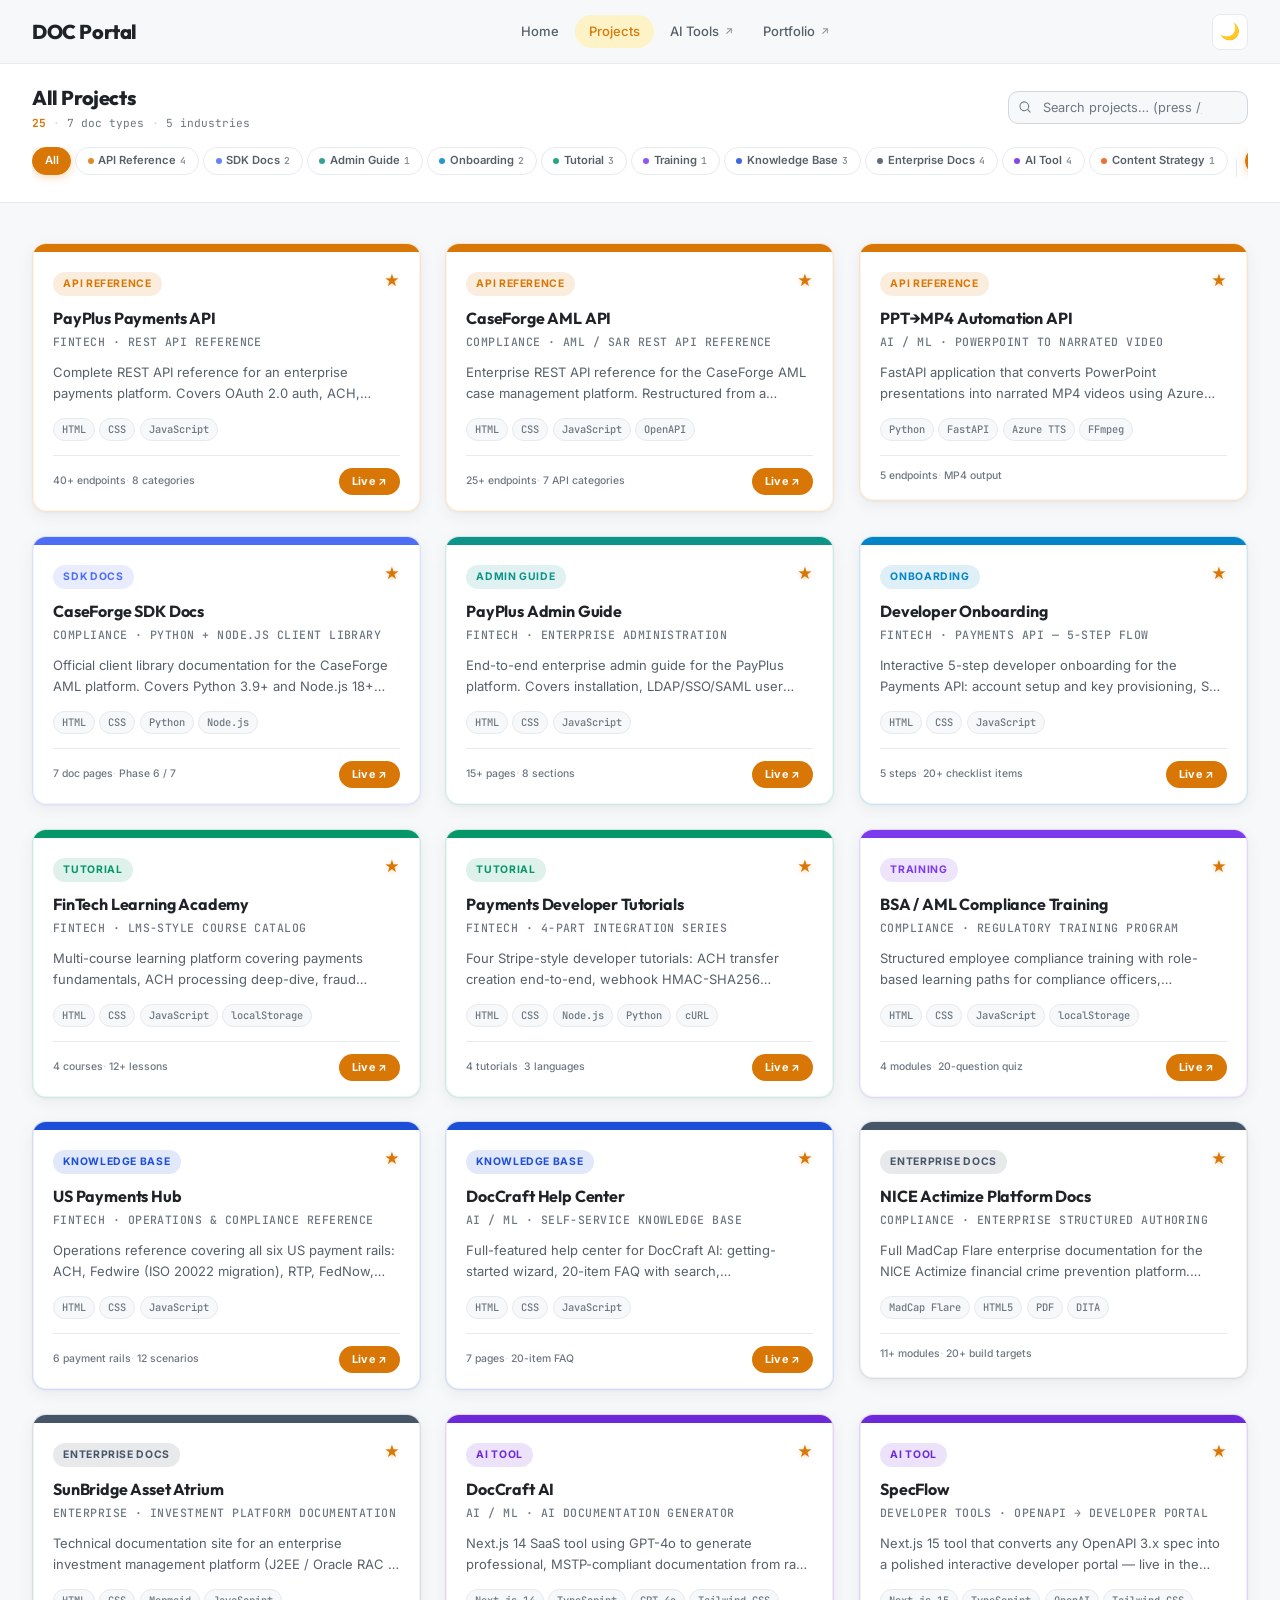
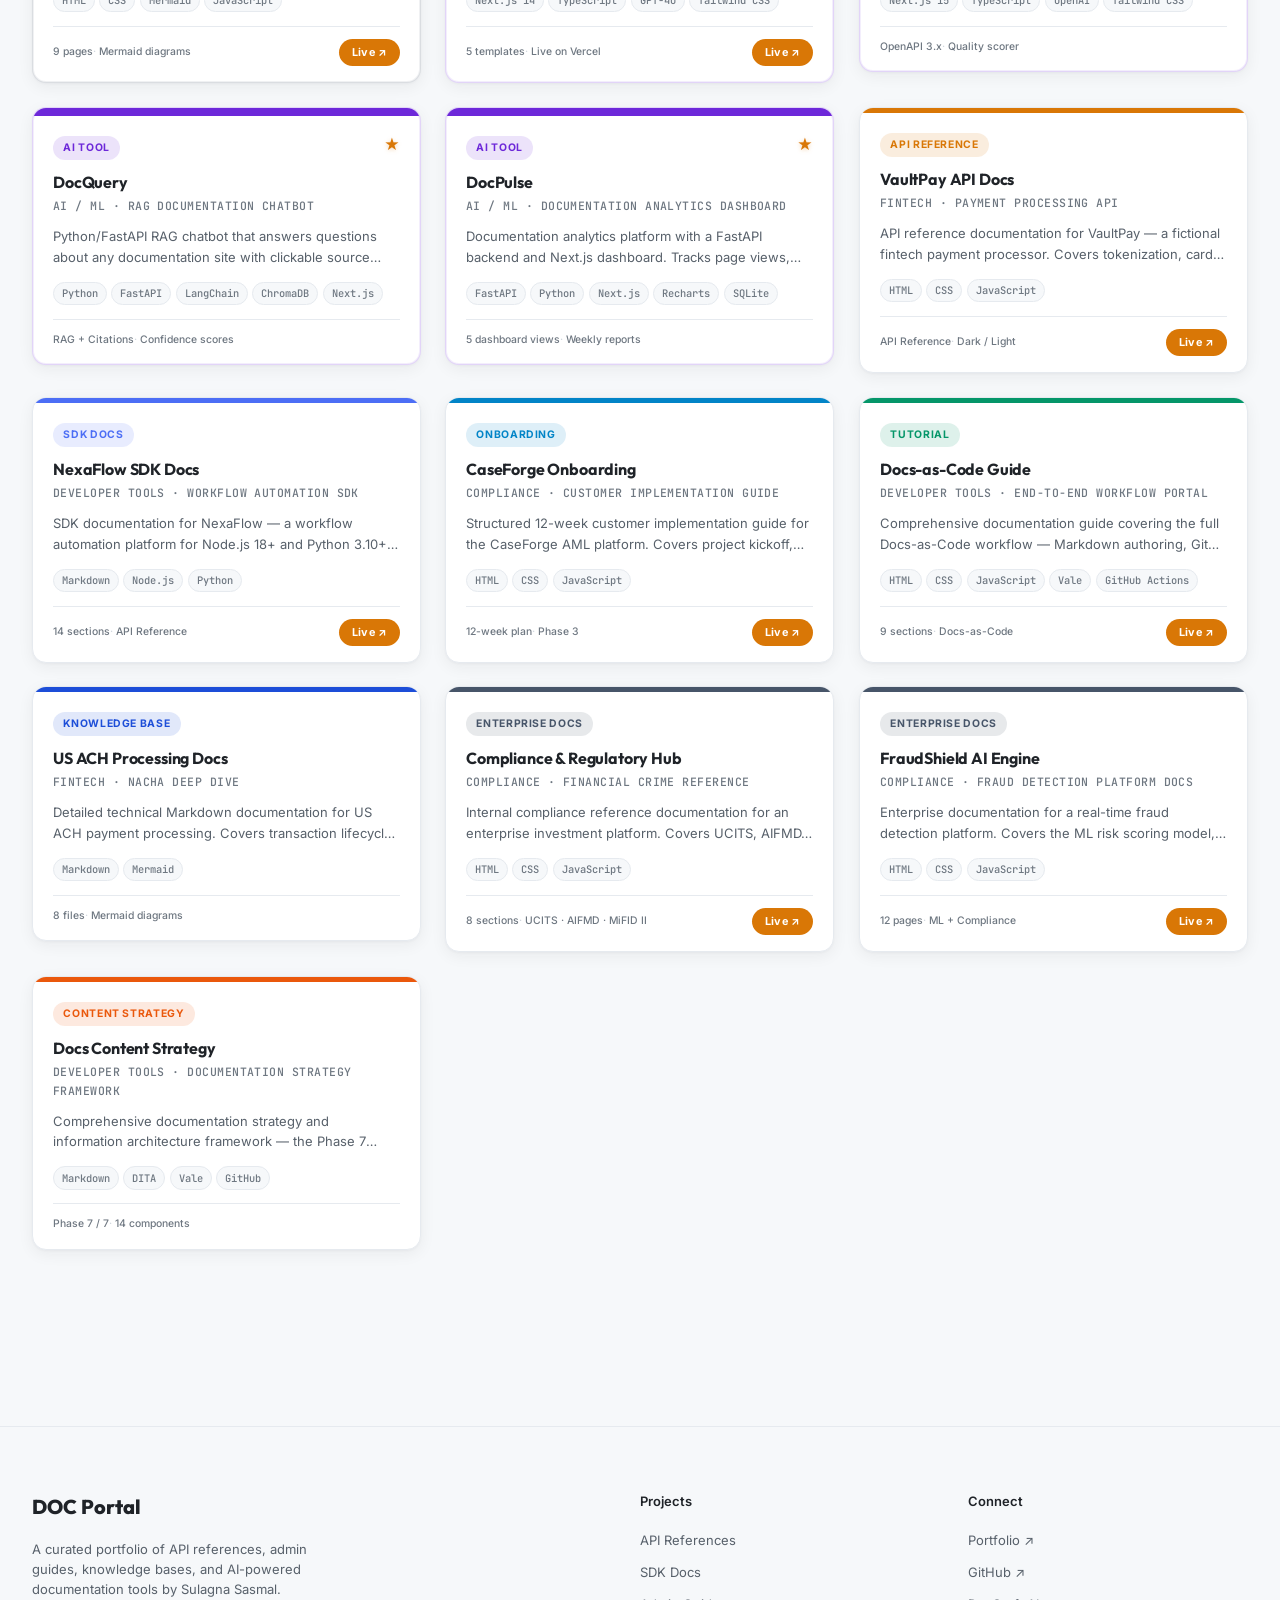
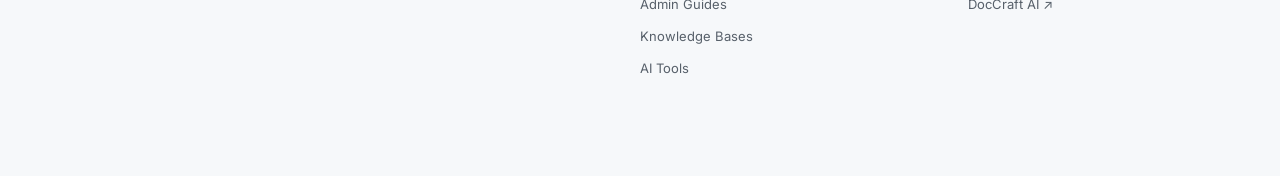
==== commit 86277d14: "Redesign projects page: topbar + pill filters, remove sidebar - projects.html: full rewrite — sticky" ====
--- a/projects.html
+++ b/projects.html
@@ -32,106 +32,64 @@
 </nav>
 
 <!-- ══════════════════════════════════════════════════════════
-     PAGE HERO (compact)
+     STICKY TOPBAR — title + stats + search + filter pills
 ════════════════════════════════════════════════════════════ -->
-<div class="page-hero">
+<div class="projects-topbar">
   <div class="container">
-    <span class="section-eyebrow">Documentation Portfolio</span>
-    <h1 style="font-family:var(--font-display); font-size:var(--text-3xl); font-weight:800; color:var(--text); letter-spacing:-0.03em; margin-top:0.3rem; margin-bottom:0.4rem;">All Projects</h1>
-    <p style="font-size:var(--text-base); color:var(--text-secondary); max-width:560px;">API references, SDK guides, tutorials, enterprise docs, compliance training, and AI tools.</p>
-  </div>
-</div>
-
-<!-- ══════════════════════════════════════════════════════════
-     MAIN: SIDEBAR + CONTENT
-════════════════════════════════════════════════════════════ -->
-<div class="projects-layout">
-
-  <!-- ── Sidebar ── -->
-  <aside class="projects-sidebar" aria-label="Filter projects">
-
-    <!-- Search -->
-    <div class="sidebar-search">
-      <div class="sidebar-search-wrap">
-        <svg class="sidebar-search-icon" viewBox="0 0 20 20" fill="currentColor" aria-hidden="true">
+
+    <div class="topbar-row">
+      <!-- Title + live stats -->
+      <div class="topbar-meta">
+        <span class="topbar-title">All Projects</span>
+        <div class="topbar-stats">
+          <span id="count-stat" class="topbar-count">—</span>
+          <span class="topbar-sep">·</span>
+          <span class="topbar-dim">7 doc types</span>
+          <span class="topbar-sep">·</span>
+          <span class="topbar-dim">5 industries</span>
+        </div>
+      </div>
+
+      <!-- Search -->
+      <div class="topbar-search-wrap">
+        <svg class="topbar-search-icon" viewBox="0 0 20 20" fill="currentColor" aria-hidden="true">
           <path fill-rule="evenodd" d="M9 3.5a5.5 5.5 0 100 11 5.5 5.5 0 000-11zM2 9a7 7 0 1112.452 4.391l3.328 3.329a.75.75 0 11-1.06 1.06l-3.329-3.328A7 7 0 012 9z" clip-rule="evenodd"/>
         </svg>
         <input
           type="search"
-          class="sidebar-search-input"
+          class="topbar-search-input"
           id="q"
-          placeholder="Search projects… (or press /)"
+          placeholder="Search projects… (press /)"
           autocomplete="off"
           aria-label="Search projects"
         />
-        <button class="sidebar-search-clear hidden" id="q-clear" aria-label="Clear search">×</button>
-      </div>
-    </div>
-
-    <!-- By Type -->
-    <div class="sidebar-section">
-      <p class="sidebar-section-label">By Type</p>
-      <div id="type-filters" role="group" aria-label="Filter by type"></div>
-    </div>
-
-    <!-- By Industry -->
-    <div class="sidebar-section">
-      <p class="sidebar-section-label">By Industry</p>
-      <div id="industry-filters" role="group" aria-label="Filter by industry"></div>
-    </div>
-
-    <!-- Clear filters -->
-    <button class="sidebar-clear hidden" id="clear-btn" aria-label="Clear all filters">
-      ✕ Clear all filters
-    </button>
-
-  </aside>
-
-  <!-- ── Main content ── -->
-  <main class="projects-content" role="main">
-
-    <!-- Mobile: toggle button + count (hidden on desktop via .mobile-count-row) -->
-    <div class="mobile-count-row">
-      <button class="sidebar-mobile-toggle" id="mobile-toggle" aria-expanded="false" aria-controls="mobile-filter-panel">
-        <svg width="16" height="16" viewBox="0 0 20 20" fill="currentColor" aria-hidden="true"><path fill-rule="evenodd" d="M2.628 1.601C5.028 1.206 7.49 1 10 1s4.973.206 7.372.601a.75.75 0 01.628.74v2.288a2.25 2.25 0 01-.659 1.59l-4.682 4.683a2.25 2.25 0 00-.659 1.59v3.037c0 .684-.31 1.33-.844 1.757l-1.937 1.55A.75.75 0 018 18.25v-5.757a2.25 2.25 0 00-.659-1.591L2.659 6.22A2.25 2.25 0 012 4.629V2.34a.75.75 0 01.628-.74z" clip-rule="evenodd"/></svg>
-        Filters
-        <span id="mobile-toggle-arrow" style="font-size:0.7rem;">▾</span>
-      </button>
-      <div style="display:flex; align-items:center; gap:0.4rem; font-size:0.72rem; font-family:var(--font-mono); color:var(--text-muted);">
-        <span id="count"></span>
-      </div>
-    </div>
-
-    <!-- Mobile filter panel -->
-    <div class="sidebar-mobile-panel" id="mobile-filter-panel" role="region" aria-label="Mobile filter panel">
-      <div class="sidebar-mobile-col">
-        <p class="sidebar-section-label" style="margin-bottom:0.5rem;">By Type</p>
-        <div id="mobile-type-filters"></div>
-      </div>
-      <div class="sidebar-mobile-col">
-        <p class="sidebar-section-label" style="margin-bottom:0.5rem;">By Industry</p>
-        <div id="mobile-industry-filters"></div>
-      </div>
-    </div>
-
-    <!-- Content header row (desktop) -->
-    <div class="projects-content-header" style="display:none;" id="desktop-header">
-      <p class="projects-count-text"><strong id="count-desktop">—</strong> <span id="count-of-text">projects</span></p>
-      <span class="projects-sort">Featured first</span>
-    </div>
-
-    <!-- Grid -->
-    <div id="grid" role="list" aria-label="Documentation projects"></div>
-
-    <!-- Empty state -->
-    <div id="empty" hidden>
-      <div class="empty-icon">🔍</div>
-      <p class="empty-title">No projects found</p>
-      <p class="empty-sub">Try a different keyword or remove the active filter.</p>
-      <button class="empty-reset" onclick="resetAll()">Show all projects</button>
-    </div>
-
-  </main>
+        <button class="topbar-search-clear hidden" id="q-clear" aria-label="Clear search">×</button>
+      </div>
+    </div>
+
+    <!-- Filter pills: type | industry | clear -->
+    <div class="filter-pills-row">
+      <div id="type-pills" class="filter-pills" role="group" aria-label="Filter by type"></div>
+      <div class="filter-pills-divider"></div>
+      <div id="industry-pills" class="filter-pills" role="group" aria-label="Filter by industry"></div>
+      <button class="pill-clear hidden" id="clear-btn" aria-label="Clear all filters">✕ Clear</button>
+    </div>
+
+  </div>
+</div>
+
+<!-- ══════════════════════════════════════════════════════════
+     CARD GRID — full width
+════════════════════════════════════════════════════════════ -->
+<div class="container projects-main">
+  <div id="grid" role="list" aria-label="Documentation projects"></div>
+
+  <div id="empty" hidden>
+    <div class="empty-icon">🔍</div>
+    <p class="empty-title">No projects found</p>
+    <p class="empty-sub">Try a different keyword or remove the active filter.</p>
+    <button class="empty-reset" onclick="resetAll()">Show all projects</button>
+  </div>
 </div>
 
 <!-- ══════════════════════════════════════════════════════════
@@ -168,6 +126,7 @@
 
 <script>
 (function(){
+
 /* ══════════════════════════════════════════════════════════
    TYPE MAP
    ══════════════════════════════════════════════════════════ */
@@ -184,13 +143,12 @@
   'strategy':   { l:'Content Strategy', c:'#ea580c', b:'rgba(234,88,12,0.13)',  rgb:'234,88,12'   }
 };
 
-/* Industry colors */
 var IM = {
-  'fintech':    { l:'FinTech',          c:'#0284c7' },
-  'compliance': { l:'Compliance',       c:'#dc2626' },
-  'enterprise': { l:'Enterprise',       c:'#475569' },
-  'aiml':       { l:'AI / ML',          c:'#6d28d9' },
-  'devtools':   { l:'Developer Tools',  c:'#059669' }
+  'fintech':    { l:'FinTech',         c:'#0284c7' },
+  'compliance': { l:'Compliance',      c:'#dc2626' },
+  'enterprise': { l:'Enterprise',      c:'#475569' },
+  'aiml':       { l:'AI / ML',         c:'#6d28d9' },
+  'devtools':   { l:'Developer Tools', c:'#059669' }
 };
 
 var TYPE_ORDER = ['api','sdk','admin','onboarding','tutorial','training','kb','enterprise','ai-tool','strategy'];
@@ -222,82 +180,53 @@
   });
 }
 
-/* ── Build a sidebar filter item ── */
-function filterItem(key, label, count, activeKey, clickFn, dotColor){
-  var btn = document.createElement('button');
-  btn.className = 'sidebar-filter-item' + (activeKey === key ? ' active' : '');
-  btn.dataset.key = key;
-
-  var dotHtml = dotColor
-    ? '<span class="sidebar-dot" style="background:' + dotColor + '"></span>'
-    : '<span class="sidebar-dot" style="background:var(--border)"></span>';
-
-  btn.innerHTML =
-    dotHtml +
-    '<span class="sidebar-filter-label">' + e(label) + '</span>' +
-    '<span class="filter-count-badge">' + count + '</span>';
-
-  btn.addEventListener('click', function(){ clickFn(key); });
-  return btn;
-}
-
-/* ── Render sidebar type filters ── */
-function buildTypeFilters(){
+/* ── Build filter pills into a container ── */
+function buildPills(containerId, order, map, cnt, activeKey, onClickFn){
+  var wrap = document.getElementById(containerId);
+  if(!wrap) return;
+  wrap.innerHTML = '';
+
+  var allPill = document.createElement('button');
+  allPill.className = 'filter-pill' + (activeKey === 'all' ? ' active' : '');
+  allPill.dataset.key = 'all';
+  allPill.textContent = 'All';
+  allPill.addEventListener('click', function(){ onClickFn('all'); });
+  wrap.appendChild(allPill);
+
+  order.forEach(function(k){
+    if(!cnt[k]) return;
+    var m = map[k] || { l:k, c:'#888' };
+    var pill = document.createElement('button');
+    pill.className = 'filter-pill' + (activeKey === k ? ' active' : '');
+    pill.dataset.key = k;
+    pill.innerHTML =
+      '<span class="filter-pill-dot" style="background:' + m.c + '"></span>' +
+      e(m.l) +
+      '<span class="filter-pill-count">' + cnt[k] + '</span>';
+    pill.addEventListener('click', function(){ onClickFn(k); });
+    wrap.appendChild(pill);
+  });
+}
+
+function buildTypePills(){
   var cnt = {};
   ALL.forEach(function(p){ cnt[p.type_key] = (cnt[p.type_key]||0) + 1; });
-
-  ['type-filters','mobile-type-filters'].forEach(function(id){
-    var wrap = document.getElementById(id);
-    if(!wrap) return;
-    wrap.innerHTML = '';
-
-    // "All" option
-    wrap.appendChild(filterItem('all','All', ALL.length, AT, function(k){
-      AT = k; apply();
-    }, null));
-
-    TYPE_ORDER.forEach(function(k){
-      if(!cnt[k]) return;
-      var m = TM[k] || { l:k, c:'#888' };
-      wrap.appendChild(filterItem(k, m.l, cnt[k], AT, function(key){
-        AT = key; apply();
-      }, m.c));
-    });
-  });
-}
-
-/* ── Render sidebar industry filters ── */
-function buildIndustryFilters(){
+  buildPills('type-pills', TYPE_ORDER, TM, cnt, AT, function(k){ AT = k; apply(); });
+}
+
+function buildIndustryPills(){
   var cnt = {};
   ALL.forEach(function(p){ cnt[p.industry_key] = (cnt[p.industry_key]||0) + 1; });
-
-  ['industry-filters','mobile-industry-filters'].forEach(function(id){
-    var wrap = document.getElementById(id);
-    if(!wrap) return;
-    wrap.innerHTML = '';
-
-    wrap.appendChild(filterItem('all','All industries', ALL.length, AI, function(k){
-      AI = k; apply();
-    }, null));
-
-    IND_ORDER.forEach(function(k){
-      if(!cnt[k]) return;
-      var m = IM[k] || { l:k, c:'#888' };
-      wrap.appendChild(filterItem(k, m.l, cnt[k], AI, function(key){
-        AI = key; apply();
-      }, m.c));
-    });
-  });
-}
-
-/* ── Refresh active states on existing items ── */
-function refreshFilters(){
-  document.querySelectorAll('[data-key]').forEach(function(btn){
-    var parent = btn.parentElement ? btn.parentElement.id : '';
-    var isType = parent.indexOf('type') >= 0;
-    var isInd  = parent.indexOf('industry') >= 0;
-    if(isType) btn.classList.toggle('active', btn.dataset.key === AT);
-    if(isInd)  btn.classList.toggle('active', btn.dataset.key === AI);
+  buildPills('industry-pills', IND_ORDER, IM, cnt, AI, function(k){ AI = k; apply(); });
+}
+
+/* ── Refresh active state on existing pills ── */
+function refreshPills(){
+  document.querySelectorAll('#type-pills .filter-pill').forEach(function(btn){
+    btn.classList.toggle('active', btn.dataset.key === AT);
+  });
+  document.querySelectorAll('#industry-pills .filter-pill').forEach(function(btn){
+    btn.classList.toggle('active', btn.dataset.key === AI);
   });
 }
 
@@ -322,7 +251,7 @@
   var starHtml = isFeatured ? '<span class="featured-star" title="Featured project">★</span>' : '';
 
   var el = document.createElement('article');
-  el.className = 'card';
+  el.className = 'card' + (isFeatured ? ' is-featured' : '');
   el.setAttribute('role', 'listitem');
   el.dataset.type = p.type_key;
   el.style.setProperty('--tc', m.c);
@@ -350,7 +279,7 @@
 
 /* ── Apply filters and re-render ── */
 function apply(){
-  refreshFilters();
+  refreshPills();
 
   var sorted = sortProjects(ALL);
   var vis = sorted.filter(match);
@@ -360,21 +289,14 @@
 
   var isFiltered = AT !== 'all' || AI !== 'all' || SQ.length > 0;
 
-  // Count text
-  var countTxt = isFiltered
-    ? 'Showing ' + vis.length + ' of ' + ALL.length + ' projects'
-    : vis.length + ' projects';
-
-  var mobileCount = document.getElementById('count');
-  if(mobileCount) mobileCount.textContent = countTxt;
-
-  var desktopCount = document.getElementById('count-desktop');
-  if(desktopCount) desktopCount.textContent = isFiltered ? vis.length + ' of ' + ALL.length : vis.length;
-
-  // Clear button visibility
+  var countEl = document.getElementById('count-stat');
+  if(countEl){
+    countEl.textContent = isFiltered
+      ? vis.length + ' of ' + ALL.length
+      : ALL.length;
+  }
+
   document.getElementById('clear-btn').classList.toggle('hidden', !isFiltered);
-
-  // Empty state
   document.getElementById('empty').hidden = vis.length > 0;
   g.hidden = vis.length === 0;
 }
@@ -388,10 +310,9 @@
   apply();
 }
 
-/* ── Event: clear button ── */
+/* ── Events ── */
 document.getElementById('clear-btn').addEventListener('click', resetAll);
 
-/* ── Event: search input ── */
 var searchTimer;
 var qEl = document.getElementById('q');
 qEl.addEventListener('input', function(){
@@ -406,7 +327,6 @@
   apply();
 });
 
-/* ── Keyboard shortcut: "/" focuses search ── */
 document.addEventListener('keydown', function(ev){
   if(ev.key === '/' && document.activeElement !== qEl){
     ev.preventDefault();
@@ -417,21 +337,12 @@
   }
 });
 
-/* ── Mobile filter toggle ── */
-var mobileToggleBtn = document.getElementById('mobile-toggle');
-var mobilePanel = document.getElementById('mobile-filter-panel');
-mobileToggleBtn.addEventListener('click', function(){
-  var isOpen = mobilePanel.classList.toggle('open');
-  this.setAttribute('aria-expanded', isOpen);
-  document.getElementById('mobile-toggle-arrow').textContent = isOpen ? '▴' : '▾';
-});
-
 /* ── URL param: ?type=api to pre-select ── */
 function applyURLParams(){
   var params = new URLSearchParams(window.location.search);
-  var t = params.get('type');
+  var t   = params.get('type');
   var ind = params.get('industry');
-  if(t && TM[t]) AT = t;
+  if(t   && TM[t])   AT = t;
   if(ind && IM[ind]) AI = ind;
 }
 
@@ -441,21 +352,19 @@
   .then(function(d){
     ALL = d.projects || [];
     applyURLParams();
-    buildTypeFilters();
-    buildIndustryFilters();
+    buildTypePills();
+    buildIndustryPills();
     apply();
-
-    // Show desktop header after load
-    var dh = document.getElementById('desktop-header');
-    if(dh) dh.style.display = 'flex';
   })
   .catch(function(){
-    var c = document.getElementById('count');
-    if(c) c.textContent = 'Could not load projects.';
+    var c = document.getElementById('count-stat');
+    if(c) c.textContent = '—';
   });
 
 window.resetAll = resetAll;
+
 })();
 </script>
+
 </body>
 </html>
--- a/assets/css/layout.css
+++ b/assets/css/layout.css
@@ -294,53 +294,6 @@
   gap: var(--sp-2);
 }
 
-/* ── Page Hero (compact — projects.html) ── */
-.page-hero {
-  position: relative;
-  background: var(--bg-card);
-  border-bottom: 1px solid var(--border-light);
-  padding: 2.5rem 0 2.25rem;
-  overflow: hidden;
-}
-
-.page-hero::before {
-  content: '';
-  position: absolute;
-  inset: 0;
-  background-image: radial-gradient(circle, rgba(217,119,6,0.07) 1px, transparent 1px);
-  background-size: 24px 24px;
-  pointer-events: none;
-}
-
-.page-hero::after {
-  content: '';
-  position: absolute;
-  bottom: 0;
-  left: 0;
-  right: 0;
-  height: 60px;
-  background: linear-gradient(to bottom, transparent, var(--bg));
-  pointer-events: none;
-}
-
-.page-hero .container {
-  position: relative;
-  z-index: 1;
-}
-
-/* ── Mobile count row (hidden on desktop) ── */
-.mobile-count-row {
-  display: flex;
-  align-items: center;
-  justify-content: space-between;
-  margin-bottom: 1rem;
-  gap: 1rem;
-  flex-wrap: wrap;
-}
-
-@media (min-width: 901px) {
-  .mobile-count-row { display: none; }
-}
 
 /* ── Footer ── */
 .footer {
@@ -357,47 +310,63 @@
 }
 
 /* ══════════════════════════════════════════════════════════
-   PROJECTS PAGE — Sidebar Layout
+   PROJECTS PAGE — Topbar layout (no sidebar)
    ══════════════════════════════════════════════════════════ */
 
-.projects-layout {
-  display: grid;
-  grid-template-columns: var(--sidebar-w) 1fr;
-  gap: 0;
-  min-height: calc(100vh - var(--nav-h));
-  align-items: start;
-}
-
-/* ── Sidebar ── */
-.projects-sidebar {
+/* Sticky topbar: title + stats + search + filter pills */
+.projects-topbar {
+  background: var(--bg-card);
+  border-bottom: 1px solid var(--border-light);
+  padding: 1.1rem 0 0;
   position: sticky;
   top: var(--nav-h);
-  height: calc(100vh - var(--nav-h));
-  overflow-y: auto;
-  border-right: 1px solid var(--border-light);
-  padding: 1.5rem 0;
-  background: var(--bg-card);
-  scrollbar-width: thin;
-  scrollbar-color: var(--border) transparent;
+  z-index: 90;
   transition: background var(--duration) var(--ease);
 }
 
-.projects-sidebar::-webkit-scrollbar { width: 4px; }
-.projects-sidebar::-webkit-scrollbar-track { background: transparent; }
-.projects-sidebar::-webkit-scrollbar-thumb { background: var(--border); border-radius: 2px; }
-
-/* ── Sidebar search ── */
-.sidebar-search {
-  padding: 0 1rem 1.25rem;
-  border-bottom: 1px solid var(--border-light);
-  margin-bottom: 0.25rem;
-}
-
-.sidebar-search-wrap {
+[data-theme="dark"] .projects-topbar {
+  background: rgba(22, 27, 34, 0.96);
+}
+
+.topbar-row {
+  display: flex;
+  align-items: center;
+  justify-content: space-between;
+  gap: 1.5rem;
+  flex-wrap: wrap;
+  margin-bottom: 0.85rem;
+}
+
+.topbar-meta { display: flex; flex-direction: column; gap: 0.1rem; }
+
+.topbar-title {
+  font-family: var(--font-display);
+  font-weight: 800;
+  font-size: var(--text-xl);
+  color: var(--text);
+  letter-spacing: -0.02em;
+}
+
+.topbar-stats {
+  display: flex;
+  align-items: center;
+  gap: 0.45rem;
+  font-size: var(--text-xs);
+  font-family: var(--font-mono);
+}
+
+.topbar-count { color: var(--amber); font-weight: 700; }
+.topbar-dim   { color: var(--text-muted); }
+.topbar-sep   { color: var(--border); }
+
+/* Topbar search */
+.topbar-search-wrap {
   position: relative;
-}
-
-.sidebar-search-icon {
+  width: 240px;
+  flex-shrink: 0;
+}
+
+.topbar-search-icon {
   position: absolute;
   left: 10px;
   top: 50%;
@@ -408,9 +377,9 @@
   pointer-events: none;
 }
 
-.sidebar-search-input {
+.topbar-search-input {
   width: 100%;
-  padding: 0.55rem 2rem 0.55rem 2.1rem;
+  padding: 0.5rem 2rem 0.5rem 2.1rem;
   font-size: 0.8rem;
   font-family: var(--font-body);
   border: 1.5px solid var(--border);
@@ -421,14 +390,14 @@
   transition: border-color var(--duration), box-shadow var(--duration);
 }
 
-.sidebar-search-input:focus {
+.topbar-search-input:focus {
   border-color: var(--amber);
   box-shadow: 0 0 0 3px var(--amber-ring);
 }
 
-.sidebar-search-input::placeholder { color: var(--text-muted); }
-
-.sidebar-search-clear {
+.topbar-search-input::placeholder { color: var(--text-muted); }
+
+.topbar-search-clear {
   position: absolute;
   right: 8px;
   top: 50%;
@@ -442,207 +411,120 @@
   display: flex;
   align-items: center;
   justify-content: center;
-  border: none;
   cursor: pointer;
   line-height: 1;
   transition: background var(--duration);
-}
-
-.sidebar-search-clear:hover { background: var(--border-light); }
-.sidebar-search-clear.hidden { display: none; }
-
-/* ── Sidebar sections ── */
-.sidebar-section {
-  padding: 1rem 1rem 0;
-}
-
-.sidebar-section + .sidebar-section {
-  margin-top: 0.5rem;
-}
-
-.sidebar-section-label {
-  font-family: var(--font-mono);
-  font-size: 0.64rem;
+  border: none;
+}
+
+.topbar-search-clear:hover { background: var(--border); }
+.topbar-search-clear.hidden { display: none; }
+
+/* Filter pills row */
+.filter-pills-row {
+  display: flex;
+  align-items: center;
+  gap: 0.35rem;
+  overflow-x: auto;
+  scrollbar-width: none;
+  -webkit-overflow-scrolling: touch;
+}
+
+.filter-pills-row::-webkit-scrollbar { display: none; }
+
+.filter-pills {
+  display: flex;
+  align-items: center;
+  gap: 0.25rem;
+  flex-shrink: 0;
+  padding-bottom: 0.85rem;
+}
+
+.filter-pills-divider {
+  width: 1px;
+  height: 18px;
+  background: var(--border-light);
+  flex-shrink: 0;
+  margin: 0 0.15rem 0.85rem;
+}
+
+.filter-pill {
+  display: inline-flex;
+  align-items: center;
+  gap: 0.28rem;
+  padding: 0.26rem 0.72rem;
+  border-radius: var(--radius-full);
+  font-size: 0.7rem;
   font-weight: 600;
-  letter-spacing: 0.1em;
-  text-transform: uppercase;
-  color: var(--text-muted);
-  padding: 0 0.25rem;
-  margin-bottom: 0.4rem;
-}
-
-/* ── Sidebar filter items ── */
-.sidebar-filter-item {
-  display: flex;
-  align-items: center;
-  gap: 0.5rem;
-  width: 100%;
-  padding: 0.45rem 0.6rem;
-  border-radius: var(--radius-md);
-  font-size: 0.8rem;
-  font-weight: 500;
+  white-space: nowrap;
+  cursor: pointer;
+  border: 1.5px solid var(--border-light);
+  background: transparent;
   color: var(--text-secondary);
-  background: transparent;
-  border: none;
-  cursor: pointer;
-  text-align: left;
-  transition: background var(--duration), color var(--duration);
-  line-height: 1.3;
-}
-
-.sidebar-filter-item:hover {
-  background: var(--bg);
-  color: var(--text);
-}
-
-.sidebar-filter-item.active {
+  transition: all var(--duration) var(--ease);
+  margin-bottom: 0.85rem;
+}
+
+.filter-pill:hover {
+  border-color: var(--amber);
+  color: var(--amber);
   background: var(--amber-light);
-  color: var(--amber-hover);
-  font-weight: 600;
-}
-
-[data-theme="dark"] .sidebar-filter-item.active {
-  background: rgba(217,119,6,0.15);
-  color: #f59e0b;
-}
-
-.sidebar-dot {
-  width: 8px;
-  height: 8px;
+}
+
+.filter-pill.active {
+  background: var(--amber);
+  color: #fff;
+  border-color: var(--amber);
+  box-shadow: 0 2px 8px rgba(217,119,6,0.3);
+}
+
+[data-theme="dark"] .filter-pill.active {
+  box-shadow: 0 2px 8px rgba(217,119,6,0.45);
+}
+
+.filter-pill-dot {
+  width: 6px;
+  height: 6px;
   border-radius: 50%;
   flex-shrink: 0;
-}
-
-.sidebar-filter-item.active .sidebar-dot {
-  box-shadow: 0 0 0 2px rgba(217,119,6,0.3);
-}
-
-.sidebar-filter-label {
-  flex: 1;
-  overflow: hidden;
-  text-overflow: ellipsis;
+  opacity: 0.85;
+}
+
+.filter-pill.active .filter-pill-dot {
+  background: rgba(255,255,255,0.7) !important;
+}
+
+.filter-pill-count {
+  font-size: 0.6rem;
+  opacity: 0.7;
+  font-family: var(--font-mono);
+}
+
+.pill-clear {
   white-space: nowrap;
-}
-
-.filter-count-badge {
-  font-size: 0.62rem;
-  font-weight: 700;
-  padding: 0.08rem 0.42rem;
+  padding: 0.26rem 0.72rem;
   border-radius: var(--radius-full);
-  background: var(--bg);
-  color: var(--text-muted);
-  border: 1px solid var(--border-light);
-  min-width: 1.6rem;
-  text-align: center;
+  font-size: 0.7rem;
+  font-weight: 600;
+  color: var(--amber);
+  background: var(--amber-light);
+  border: 1.5px solid rgba(217,119,6,0.25);
+  cursor: pointer;
   flex-shrink: 0;
-  transition: background var(--duration), color var(--duration);
-}
-
-.sidebar-filter-item.active .filter-count-badge {
-  background: rgba(217,119,6,0.18);
-  color: var(--amber-hover);
-  border-color: rgba(217,119,6,0.25);
-}
-
-[data-theme="dark"] .sidebar-filter-item.active .filter-count-badge {
-  background: rgba(217,119,6,0.25);
-  color: #f59e0b;
-}
-
-/* ── Sidebar clear filters ── */
-.sidebar-clear {
-  display: block;
-  margin: 1rem 1rem 0.5rem;
-  font-size: 0.75rem;
-  color: var(--amber);
-  font-weight: 600;
-  background: none;
-  border: none;
-  cursor: pointer;
-  padding: 0.3rem 0.6rem;
-  border-radius: var(--radius-sm);
-  transition: background var(--duration);
-  text-align: left;
-}
-
-.sidebar-clear:hover { background: var(--amber-light); }
-.sidebar-clear.hidden { display: none; }
-
-/* ── Mobile sidebar toggle button ── */
-.sidebar-mobile-toggle {
-  display: none;
-  align-items: center;
-  gap: 0.5rem;
-  padding: 0.55rem 1rem;
-  background: var(--bg-card);
-  border: 1.5px solid var(--border);
-  border-radius: var(--radius-md);
-  font-size: var(--text-sm);
-  font-weight: 600;
-  color: var(--text-secondary);
-  cursor: pointer;
-  transition: border-color var(--duration), color var(--duration);
-}
-
-.sidebar-mobile-toggle:hover {
-  border-color: var(--amber);
-  color: var(--amber);
-}
-
-/* ── Mobile filter panel (collapsed sidebar) ── */
-.sidebar-mobile-panel {
-  display: none;
-  background: var(--bg-card);
-  border: 1.5px solid var(--border-light);
-  border-radius: var(--radius-lg);
-  padding: 1.25rem;
-  margin-bottom: 1.5rem;
-  gap: 1.25rem;
-}
-
-.sidebar-mobile-panel.open { display: flex; flex-wrap: wrap; }
-
-.sidebar-mobile-col {
-  flex: 1;
-  min-width: 180px;
-}
-
-/* ── Projects main content ── */
-.projects-content {
-  padding: 2rem 2rem 5rem;
-  min-width: 0;
-}
-
-/* ── Projects content header row ── */
-.projects-content-header {
-  display: flex;
-  align-items: center;
-  justify-content: space-between;
-  gap: 1rem;
-  margin-bottom: 1.75rem;
-  flex-wrap: wrap;
-}
-
-.projects-count-text {
-  font-size: var(--text-sm);
-  color: var(--text-muted);
-}
-
-.projects-count-text strong {
-  font-weight: 700;
-  color: var(--text);
-}
-
-.projects-sort {
-  display: flex;
-  align-items: center;
-  gap: 0.35rem;
-  font-size: 0.72rem;
-  color: var(--text-muted);
-  font-family: var(--font-mono);
-}
-
-/* ── Card grid ── */
+  transition: all var(--duration);
+  margin-bottom: 0.85rem;
+}
+
+.pill-clear:hover { background: rgba(217,119,6,0.2); }
+.pill-clear.hidden { display: none; }
+
+/* Projects main content */
+.projects-main {
+  padding-top: 2.5rem;
+  padding-bottom: 5rem;
+}
+
+/* Card grid — full width */
 #grid {
   display: grid;
   grid-template-columns: repeat(3, 1fr);
@@ -652,30 +534,20 @@
 
 #grid[hidden] { display: none; }
 
-@media (max-width: 1100px) { #grid { grid-template-columns: repeat(2, 1fr); } }
-@media (max-width: 680px)  { #grid { grid-template-columns: 1fr; } }
-
-/* ── Empty state ── */
-#empty { text-align: center; padding: 4rem 1rem; }
+/* Empty state */
+#empty { text-align: center; padding: 5rem 1rem; }
 #empty[hidden] { display: none; }
 
-/* ── Responsive: sidebar collapses ≤900px ── */
-@media (max-width: 900px) {
-  .projects-layout {
-    grid-template-columns: 1fr;
-  }
-
-  .projects-sidebar {
-    display: none;
-  }
-
-  .projects-content {
-    padding: 1.5rem 1.5rem 4rem;
-  }
-
-  .sidebar-mobile-toggle {
-    display: inline-flex;
-  }
+/* ── Responsive ── */
+@media (max-width: 960px) {
+  #grid { grid-template-columns: repeat(2, 1fr); }
+  .topbar-search-wrap { width: 200px; }
+}
+
+@media (max-width: 600px) {
+  #grid { grid-template-columns: 1fr; }
+  .topbar-search-wrap { width: 100%; }
+  .topbar-row { flex-direction: column; align-items: flex-start; gap: 0.75rem; }
 }
 
 /* ── Responsive: index.html hero ── */
--- a/assets/css/components.css
+++ b/assets/css/components.css
@@ -164,6 +164,27 @@
 
 .card:hover .card-top-bar {
   height: 8px;
+}
+
+/* Featured card: bolder top bar + very subtle ambient tint */
+.card.is-featured .card-top-bar {
+  height: 8px;
+}
+
+.card.is-featured {
+  border-color: rgba(var(--tc-rgb, 217,119,6), 0.2);
+  box-shadow:
+    var(--shadow-card),
+    0 0 0 1px rgba(var(--tc-rgb, 217,119,6), 0.08) inset;
+}
+
+.card.is-featured:hover {
+  border-color: rgba(var(--tc-rgb, 217,119,6), 0.32);
+}
+
+.card.is-featured .featured-star {
+  opacity: 1;
+  color: var(--amber);
 }
 
 /* Card body */
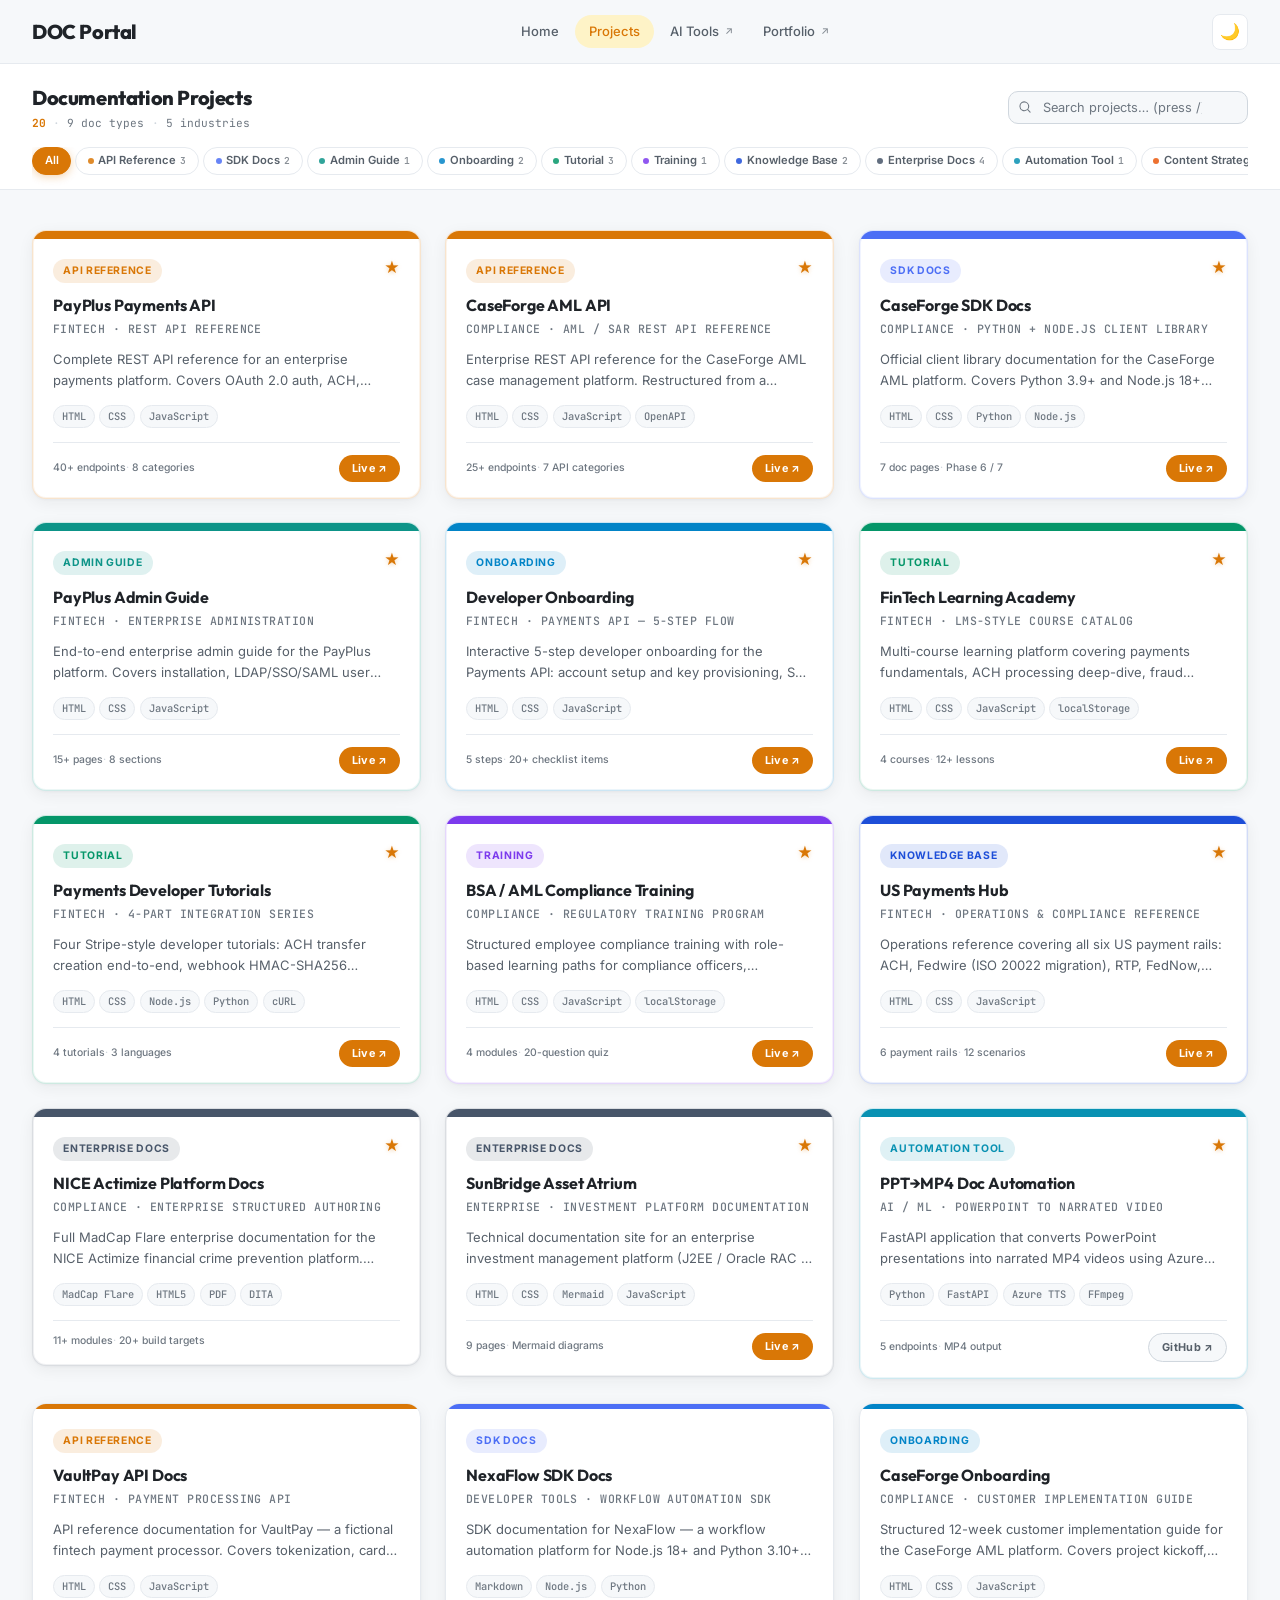
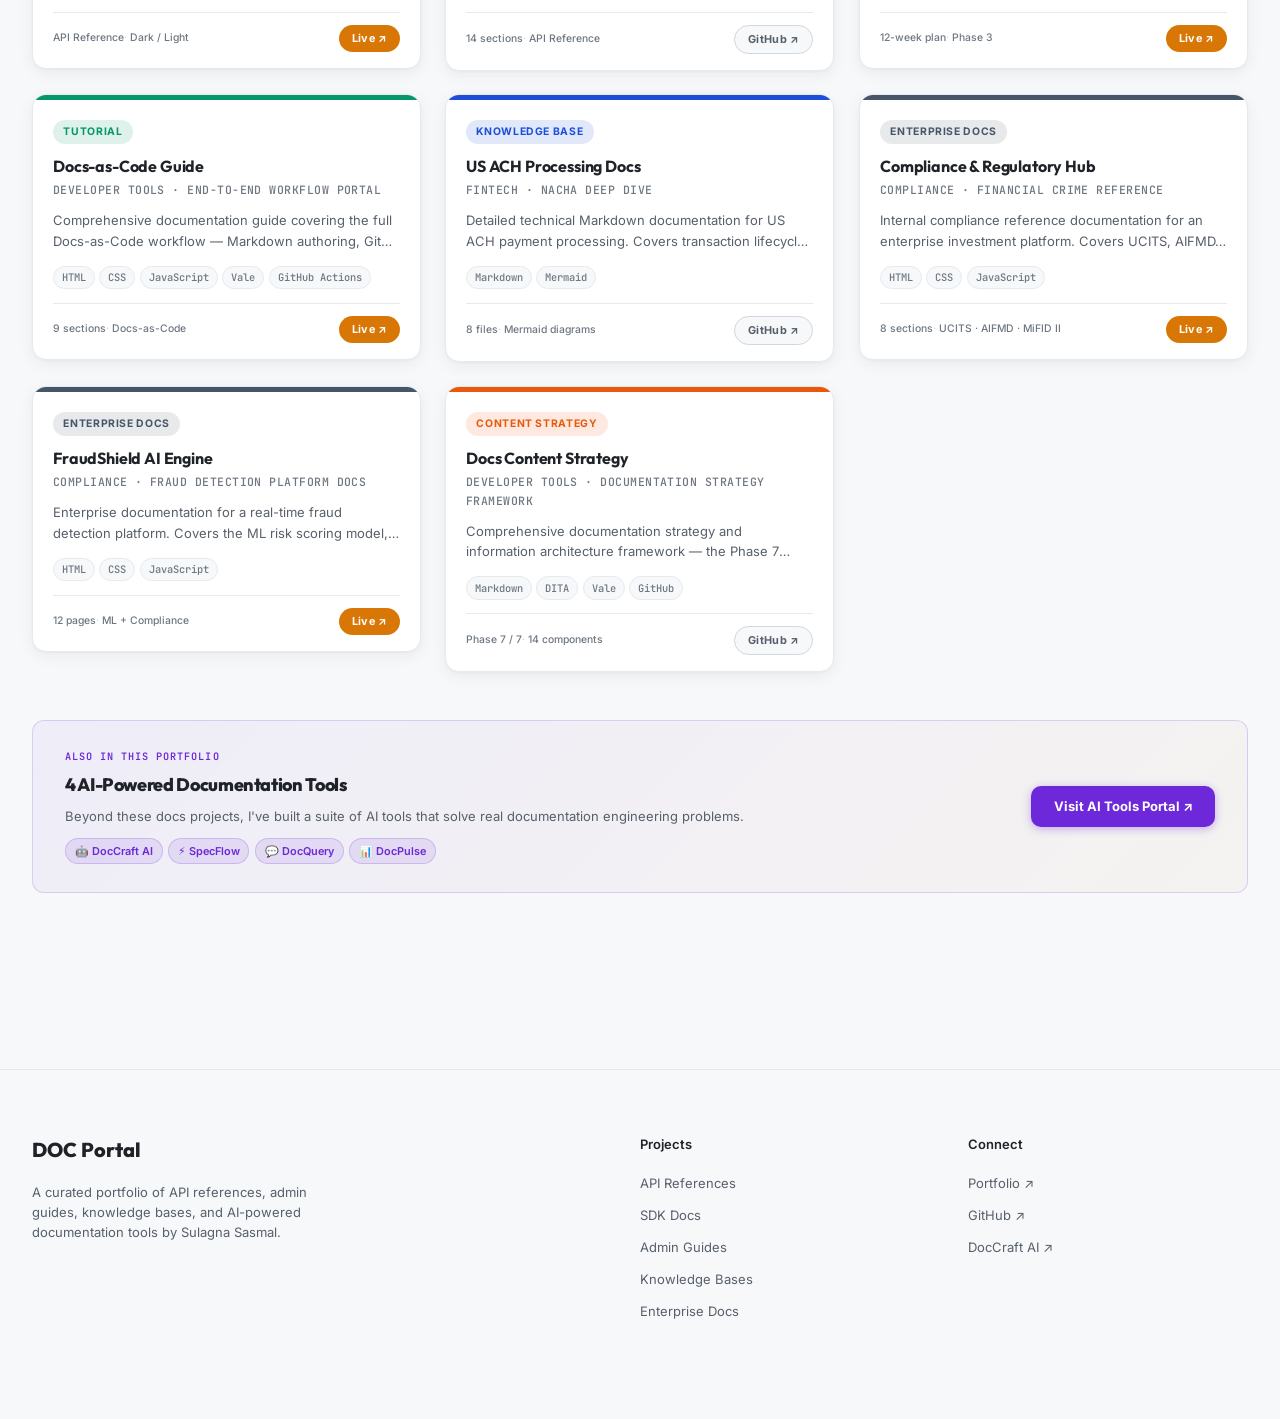
==== commit dc346362: "Fix projects page: remove AI tools, fix data issues, repair topbar overflow projects.json: - Remove " ====
--- a/projects.html
+++ b/projects.html
@@ -4,7 +4,7 @@
   <meta charset="UTF-8" />
   <meta name="viewport" content="width=device-width, initial-scale=1.0" />
   <title>Projects — Sulagna Sasmal · Documentation Portfolio</title>
-  <meta name="description" content="25 documentation projects: API references, SDK guides, tutorials, enterprise docs, compliance training, and AI tools by Sulagna Sasmal." />
+  <meta name="description" content="20 documentation projects: API references, SDK guides, tutorials, enterprise docs, compliance training, and more by Sulagna Sasmal." />
   <link rel="icon" href="data:image/svg+xml,<svg xmlns='http://www.w3.org/2000/svg' viewBox='0 0 32 32'><text y='26' font-size='28'>📚</text></svg>" />
   <link rel="stylesheet" href="assets/css/tokens.css" />
   <link rel="stylesheet" href="assets/css/layout.css" />
@@ -13,9 +13,6 @@
 </head>
 <body>
 
-<!-- ══════════════════════════════════════════════════════════
-     NAV
-════════════════════════════════════════════════════════════ -->
 <nav class="nav" role="navigation" aria-label="Main navigation">
   <div class="nav-inner">
     <a href="index.html" class="nav-brand">DOC Portal</a>
@@ -31,26 +28,20 @@
   </div>
 </nav>
 
-<!-- ══════════════════════════════════════════════════════════
-     STICKY TOPBAR — title + stats + search + filter pills
-════════════════════════════════════════════════════════════ -->
+<!-- ── STICKY TOPBAR ── -->
 <div class="projects-topbar">
   <div class="container">
-
     <div class="topbar-row">
-      <!-- Title + live stats -->
       <div class="topbar-meta">
-        <span class="topbar-title">All Projects</span>
+        <span class="topbar-title">Documentation Projects</span>
         <div class="topbar-stats">
           <span id="count-stat" class="topbar-count">—</span>
           <span class="topbar-sep">·</span>
-          <span class="topbar-dim">7 doc types</span>
+          <span class="topbar-dim">9 doc types</span>
           <span class="topbar-sep">·</span>
           <span class="topbar-dim">5 industries</span>
         </div>
       </div>
-
-      <!-- Search -->
       <div class="topbar-search-wrap">
         <svg class="topbar-search-icon" viewBox="0 0 20 20" fill="currentColor" aria-hidden="true">
           <path fill-rule="evenodd" d="M9 3.5a5.5 5.5 0 100 11 5.5 5.5 0 000-11zM2 9a7 7 0 1112.452 4.391l3.328 3.329a.75.75 0 11-1.06 1.06l-3.329-3.328A7 7 0 012 9z" clip-rule="evenodd"/>
@@ -66,21 +57,16 @@
         <button class="topbar-search-clear hidden" id="q-clear" aria-label="Clear search">×</button>
       </div>
     </div>
-
-    <!-- Filter pills: type | industry | clear -->
     <div class="filter-pills-row">
       <div id="type-pills" class="filter-pills" role="group" aria-label="Filter by type"></div>
       <div class="filter-pills-divider"></div>
       <div id="industry-pills" class="filter-pills" role="group" aria-label="Filter by industry"></div>
       <button class="pill-clear hidden" id="clear-btn" aria-label="Clear all filters">✕ Clear</button>
     </div>
-
   </div>
 </div>
 
-<!-- ══════════════════════════════════════════════════════════
-     CARD GRID — full width
-════════════════════════════════════════════════════════════ -->
+<!-- ── GRID ── -->
 <div class="container projects-main">
   <div id="grid" role="list" aria-label="Documentation projects"></div>
 
@@ -90,11 +76,29 @@
     <p class="empty-sub">Try a different keyword or remove the active filter.</p>
     <button class="empty-reset" onclick="resetAll()">Show all projects</button>
   </div>
+
+  <!-- ── AI TOOLS REFERENCE BOX ── -->
+  <div class="ai-tools-ref-box" id="ai-tools-ref">
+    <div class="ai-tools-ref-inner">
+      <div class="ai-tools-ref-left">
+        <span class="ai-tools-ref-eyebrow">Also in this portfolio</span>
+        <h3 class="ai-tools-ref-title">4 AI-Powered Documentation Tools</h3>
+        <p class="ai-tools-ref-desc">Beyond these docs projects, I've built a suite of AI tools that solve real documentation engineering problems.</p>
+        <div class="ai-tools-ref-chips">
+          <span class="ai-tools-ref-chip">🤖 DocCraft AI</span>
+          <span class="ai-tools-ref-chip">⚡ SpecFlow</span>
+          <span class="ai-tools-ref-chip">💬 DocQuery</span>
+          <span class="ai-tools-ref-chip">📊 DocPulse</span>
+        </div>
+      </div>
+      <a href="https://sulagnasasmal.github.io/ai-doc-tools/" class="ai-tools-ref-cta" target="_blank" rel="noopener">
+        Visit AI Tools Portal ↗
+      </a>
+    </div>
+  </div>
 </div>
 
-<!-- ══════════════════════════════════════════════════════════
-     FOOTER
-════════════════════════════════════════════════════════════ -->
+<!-- ── FOOTER ── -->
 <footer class="footer">
   <div class="container">
     <div class="footer-inner">
@@ -109,7 +113,7 @@
           <li><a href="projects.html?type=sdk" class="footer-link">SDK Docs</a></li>
           <li><a href="projects.html?type=admin" class="footer-link">Admin Guides</a></li>
           <li><a href="projects.html?type=kb" class="footer-link">Knowledge Bases</a></li>
-          <li><a href="projects.html?type=ai-tool" class="footer-link">AI Tools</a></li>
+          <li><a href="projects.html?type=enterprise" class="footer-link">Enterprise Docs</a></li>
         </ul>
       </div>
       <div>
@@ -127,9 +131,6 @@
 <script>
 (function(){
 
-/* ══════════════════════════════════════════════════════════
-   TYPE MAP
-   ══════════════════════════════════════════════════════════ */
 var TM = {
   'api':        { l:'API Reference',    c:'#d97706', b:'rgba(217,119,6,0.13)',  rgb:'217,119,6'   },
   'sdk':        { l:'SDK Docs',         c:'#4c6ef5', b:'rgba(76,110,245,0.13)', rgb:'76,110,245'  },
@@ -139,7 +140,7 @@
   'training':   { l:'Training',         c:'#7c3aed', b:'rgba(124,58,237,0.13)', rgb:'124,58,237'  },
   'kb':         { l:'Knowledge Base',   c:'#1d4ed8', b:'rgba(29,78,216,0.13)',  rgb:'29,78,216'   },
   'enterprise': { l:'Enterprise Docs',  c:'#475569', b:'rgba(71,85,105,0.13)',  rgb:'71,85,105'   },
-  'ai-tool':    { l:'AI Tool',          c:'#6d28d9', b:'rgba(109,40,217,0.13)', rgb:'109,40,217'  },
+  'automation': { l:'Automation Tool',  c:'#0891b2', b:'rgba(8,145,178,0.13)',  rgb:'8,145,178'   },
   'strategy':   { l:'Content Strategy', c:'#ea580c', b:'rgba(234,88,12,0.13)',  rgb:'234,88,12'   }
 };
 
@@ -151,15 +152,14 @@
   'devtools':   { l:'Developer Tools', c:'#059669' }
 };
 
-var TYPE_ORDER = ['api','sdk','admin','onboarding','tutorial','training','kb','enterprise','ai-tool','strategy'];
+/* ai-tool is excluded from this page — shown in AI Tools portal only */
+var TYPE_ORDER = ['api','sdk','admin','onboarding','tutorial','training','kb','enterprise','automation','strategy'];
 var IND_ORDER  = ['fintech','compliance','enterprise','aiml','devtools'];
 
-var ALL = [], AT = 'all', AI = 'all', SQ = '';
-
-/* ── Escape HTML ── */
+var ALL = [], DOC = [], AT = 'all', AI = 'all', SQ = '';
+
 function e(s){ return String(s||'').replace(/&/g,'&amp;').replace(/</g,'&lt;').replace(/>/g,'&gt;').replace(/"/g,'&quot;'); }
 
-/* ── Match predicate ── */
 function match(p){
   if(AT !== 'all' && p.type_key !== AT) return false;
   if(AI !== 'all' && p.industry_key !== AI) return false;
@@ -171,7 +171,6 @@
   return true;
 }
 
-/* ── Sort: featured first, then by type order ── */
 function sortProjects(arr){
   return arr.slice().sort(function(a,b){
     if(a.featured && !b.featured) return -1;
@@ -180,7 +179,6 @@
   });
 }
 
-/* ── Build filter pills into a container ── */
 function buildPills(containerId, order, map, cnt, activeKey, onClickFn){
   var wrap = document.getElementById(containerId);
   if(!wrap) return;
@@ -210,17 +208,16 @@
 
 function buildTypePills(){
   var cnt = {};
-  ALL.forEach(function(p){ cnt[p.type_key] = (cnt[p.type_key]||0) + 1; });
+  DOC.forEach(function(p){ cnt[p.type_key] = (cnt[p.type_key]||0) + 1; });
   buildPills('type-pills', TYPE_ORDER, TM, cnt, AT, function(k){ AT = k; apply(); });
 }
 
 function buildIndustryPills(){
   var cnt = {};
-  ALL.forEach(function(p){ cnt[p.industry_key] = (cnt[p.industry_key]||0) + 1; });
+  DOC.forEach(function(p){ cnt[p.industry_key] = (cnt[p.industry_key]||0) + 1; });
   buildPills('industry-pills', IND_ORDER, IM, cnt, AI, function(k){ AI = k; apply(); });
 }
 
-/* ── Refresh active state on existing pills ── */
 function refreshPills(){
   document.querySelectorAll('#type-pills .filter-pill').forEach(function(btn){
     btn.classList.toggle('active', btn.dataset.key === AT);
@@ -230,7 +227,6 @@
   });
 }
 
-/* ── Build a project card ── */
 function card(p){
   var m = TM[p.type_key] || { l:p.type, c:'#888', b:'rgba(136,136,136,0.1)', rgb:'136,136,136' };
   var isFeatured = p.featured === true;
@@ -244,9 +240,13 @@
     .map(function(s){ return '<span class="stat-pill">' + e(s) + '</span>'; })
     .join('');
 
-  var liveBtn = p.live_url
-    ? '<a href="' + e(p.live_url) + '" class="card-live" target="_blank" rel="noopener">Live ↗</a>'
-    : '';
+  /* Live > GitHub > nothing */
+  var linkBtn = '';
+  if(p.live_url){
+    linkBtn = '<a href="' + e(p.live_url) + '" class="card-live" target="_blank" rel="noopener">Live ↗</a>';
+  } else if(p.github_url){
+    linkBtn = '<a href="' + e(p.github_url) + '" class="card-live card-github" target="_blank" rel="noopener">GitHub ↗</a>';
+  }
 
   var starHtml = isFeatured ? '<span class="featured-star" title="Featured project">★</span>' : '';
 
@@ -270,38 +270,38 @@
       '<div class="card-techs">' + techs + '</div>' +
       '<div class="card-footer">' +
         '<div class="card-stats">' + stats + '</div>' +
-        liveBtn +
+        linkBtn +
       '</div>' +
     '</div>';
 
   return el;
 }
 
-/* ── Apply filters and re-render ── */
 function apply(){
   refreshPills();
-
-  var sorted = sortProjects(ALL);
+  var sorted = sortProjects(DOC);
   var vis = sorted.filter(match);
   var g = document.getElementById('grid');
   g.innerHTML = '';
   vis.forEach(function(p){ g.appendChild(card(p)); });
 
   var isFiltered = AT !== 'all' || AI !== 'all' || SQ.length > 0;
-
   var countEl = document.getElementById('count-stat');
   if(countEl){
     countEl.textContent = isFiltered
-      ? vis.length + ' of ' + ALL.length
-      : ALL.length;
+      ? vis.length + ' of ' + DOC.length
+      : DOC.length;
   }
 
   document.getElementById('clear-btn').classList.toggle('hidden', !isFiltered);
   document.getElementById('empty').hidden = vis.length > 0;
   g.hidden = vis.length === 0;
-}
-
-/* ── Reset all filters ── */
+
+  /* Hide AI tools ref box when a type filter is active (keep clean) */
+  var refBox = document.getElementById('ai-tools-ref');
+  if(refBox) refBox.style.display = (AT !== 'all') ? 'none' : '';
+}
+
 function resetAll(){
   AT = 'all'; AI = 'all'; SQ = '';
   var qEl = document.getElementById('q');
@@ -310,7 +310,6 @@
   apply();
 }
 
-/* ── Events ── */
 document.getElementById('clear-btn').addEventListener('click', resetAll);
 
 var searchTimer;
@@ -329,15 +328,11 @@
 
 document.addEventListener('keydown', function(ev){
   if(ev.key === '/' && document.activeElement !== qEl){
-    ev.preventDefault();
-    qEl.focus();
+    ev.preventDefault(); qEl.focus();
   }
-  if(ev.key === 'Escape' && document.activeElement === qEl){
-    qEl.blur();
-  }
+  if(ev.key === 'Escape' && document.activeElement === qEl){ qEl.blur(); }
 });
 
-/* ── URL param: ?type=api to pre-select ── */
 function applyURLParams(){
   var params = new URLSearchParams(window.location.search);
   var t   = params.get('type');
@@ -346,11 +341,12 @@
   if(ind && IM[ind]) AI = ind;
 }
 
-/* ── Load projects ── */
 fetch('data/projects.json')
   .then(function(r){ return r.json(); })
   .then(function(d){
     ALL = d.projects || [];
+    /* DOC = all non-AI-tool projects shown on this page */
+    DOC = ALL.filter(function(p){ return p.type_key !== 'ai-tool'; });
     applyURLParams();
     buildTypePills();
     buildIndustryPills();
--- a/assets/css/layout.css
+++ b/assets/css/layout.css
@@ -425,9 +425,13 @@
   display: flex;
   align-items: center;
   gap: 0.35rem;
+  width: 100%;           /* constrain to container — prevents page-level overflow */
   overflow-x: auto;
+  overflow-y: visible;
   scrollbar-width: none;
   -webkit-overflow-scrolling: touch;
+  flex-wrap: nowrap;
+  padding-bottom: 0.85rem; /* unified bottom breathing room */
 }
 
 .filter-pills-row::-webkit-scrollbar { display: none; }
@@ -437,7 +441,6 @@
   align-items: center;
   gap: 0.25rem;
   flex-shrink: 0;
-  padding-bottom: 0.85rem;
 }
 
 .filter-pills-divider {
@@ -445,7 +448,7 @@
   height: 18px;
   background: var(--border-light);
   flex-shrink: 0;
-  margin: 0 0.15rem 0.85rem;
+  margin: 0 0.15rem;
 }
 
 .filter-pill {
@@ -462,7 +465,6 @@
   background: transparent;
   color: var(--text-secondary);
   transition: all var(--duration) var(--ease);
-  margin-bottom: 0.85rem;
 }
 
 .filter-pill:hover {
@@ -512,11 +514,118 @@
   cursor: pointer;
   flex-shrink: 0;
   transition: all var(--duration);
-  margin-bottom: 0.85rem;
 }
 
 .pill-clear:hover { background: rgba(217,119,6,0.2); }
 .pill-clear.hidden { display: none; }
+
+/* ── AI Tools reference promo box ── */
+.ai-tools-ref-box {
+  margin-top: 3rem;
+  border: 1.5px solid rgba(109,40,217,0.18);
+  border-radius: var(--radius-lg);
+  background: linear-gradient(135deg,
+    rgba(109,40,217,0.05) 0%,
+    rgba(217,119,6,0.04) 100%);
+  padding: 1.75rem 2rem;
+  transition: border-color var(--duration);
+}
+
+.ai-tools-ref-box:hover {
+  border-color: rgba(109,40,217,0.3);
+}
+
+[data-theme="dark"] .ai-tools-ref-box {
+  background: linear-gradient(135deg,
+    rgba(109,40,217,0.09) 0%,
+    rgba(217,119,6,0.06) 100%);
+}
+
+.ai-tools-ref-inner {
+  display: flex;
+  align-items: center;
+  justify-content: space-between;
+  gap: 1.5rem;
+  flex-wrap: wrap;
+}
+
+.ai-tools-ref-left { flex: 1; min-width: 240px; }
+
+.ai-tools-ref-eyebrow {
+  display: block;
+  font-family: var(--font-mono);
+  font-size: 0.64rem;
+  font-weight: 600;
+  letter-spacing: 0.1em;
+  text-transform: uppercase;
+  color: #6d28d9;
+  margin-bottom: 0.35rem;
+}
+
+[data-theme="dark"] .ai-tools-ref-eyebrow { color: #a78bfa; }
+
+.ai-tools-ref-title {
+  font-family: var(--font-display);
+  font-weight: 800;
+  font-size: var(--text-lg);
+  color: var(--text);
+  margin-bottom: 0.35rem;
+  letter-spacing: -0.02em;
+}
+
+.ai-tools-ref-desc {
+  font-size: var(--text-sm);
+  color: var(--text-secondary);
+  line-height: 1.6;
+  margin-bottom: 0.75rem;
+}
+
+.ai-tools-ref-chips {
+  display: flex;
+  flex-wrap: wrap;
+  gap: 0.35rem;
+}
+
+.ai-tools-ref-chip {
+  display: inline-flex;
+  align-items: center;
+  gap: 0.25rem;
+  padding: 0.2rem 0.55rem;
+  border-radius: var(--radius-full);
+  font-size: 0.68rem;
+  font-weight: 600;
+  background: rgba(109,40,217,0.1);
+  color: #6d28d9;
+  border: 1px solid rgba(109,40,217,0.2);
+}
+
+[data-theme="dark"] .ai-tools-ref-chip {
+  background: rgba(109,40,217,0.18);
+  color: #a78bfa;
+  border-color: rgba(109,40,217,0.3);
+}
+
+.ai-tools-ref-cta {
+  display: inline-flex;
+  align-items: center;
+  gap: 0.4rem;
+  padding: 0.65rem 1.4rem;
+  border-radius: var(--radius-md);
+  background: #6d28d9;
+  color: #fff;
+  font-size: var(--text-sm);
+  font-weight: 700;
+  text-decoration: none;
+  white-space: nowrap;
+  flex-shrink: 0;
+  transition: background var(--duration), box-shadow var(--duration);
+  box-shadow: 0 2px 10px rgba(109,40,217,0.35);
+}
+
+.ai-tools-ref-cta:hover {
+  background: #5b21b6;
+  box-shadow: 0 4px 16px rgba(109,40,217,0.45);
+}
 
 /* Projects main content */
 .projects-main {
--- a/assets/css/components.css
+++ b/assets/css/components.css
@@ -333,6 +333,20 @@
 
 .card-live:hover {
   background: var(--amber-hover);
+  transform: translateY(-1px);
+}
+
+/* GitHub fallback — muted style vs. amber Live button */
+.card-live.card-github {
+  background: var(--bg);
+  color: var(--text-secondary);
+  border: 1.5px solid var(--border);
+}
+
+.card-live.card-github:hover {
+  background: var(--bg-card);
+  color: var(--text);
+  border-color: var(--text-secondary);
   transform: translateY(-1px);
 }
 
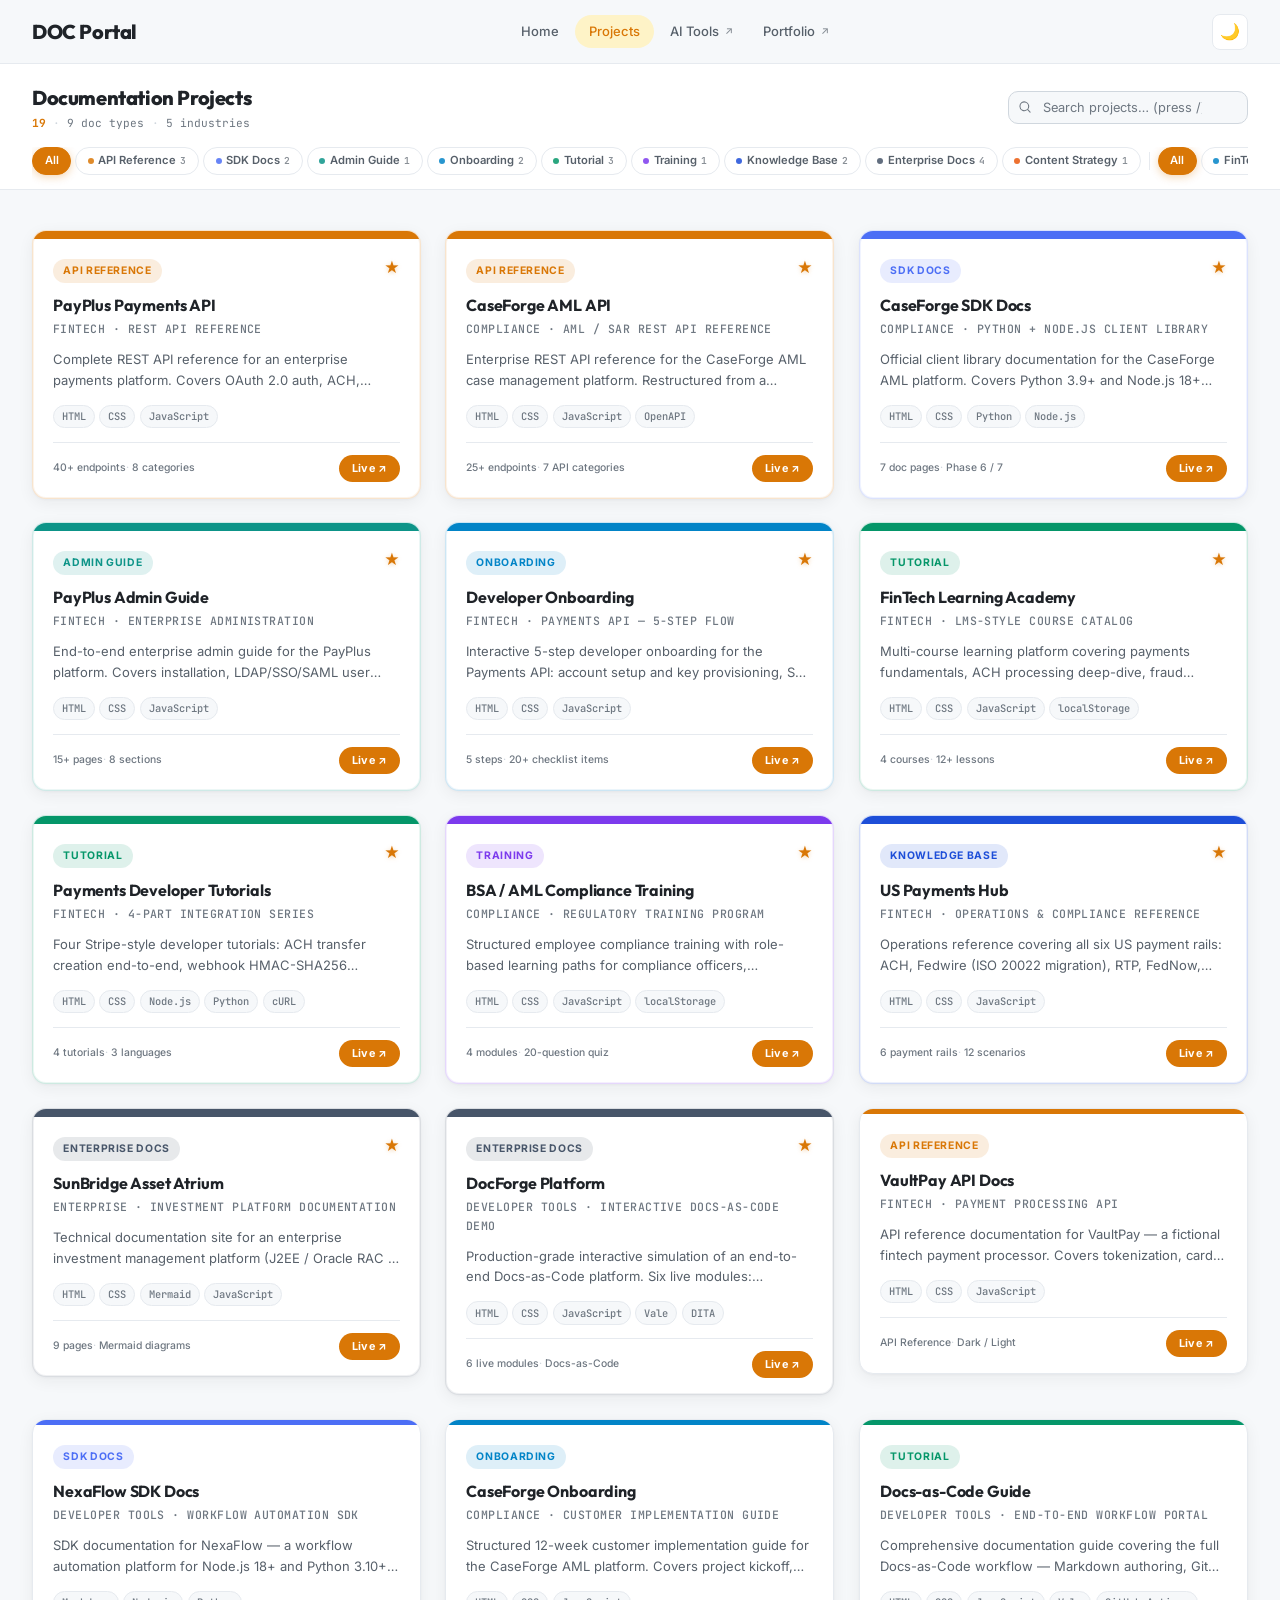
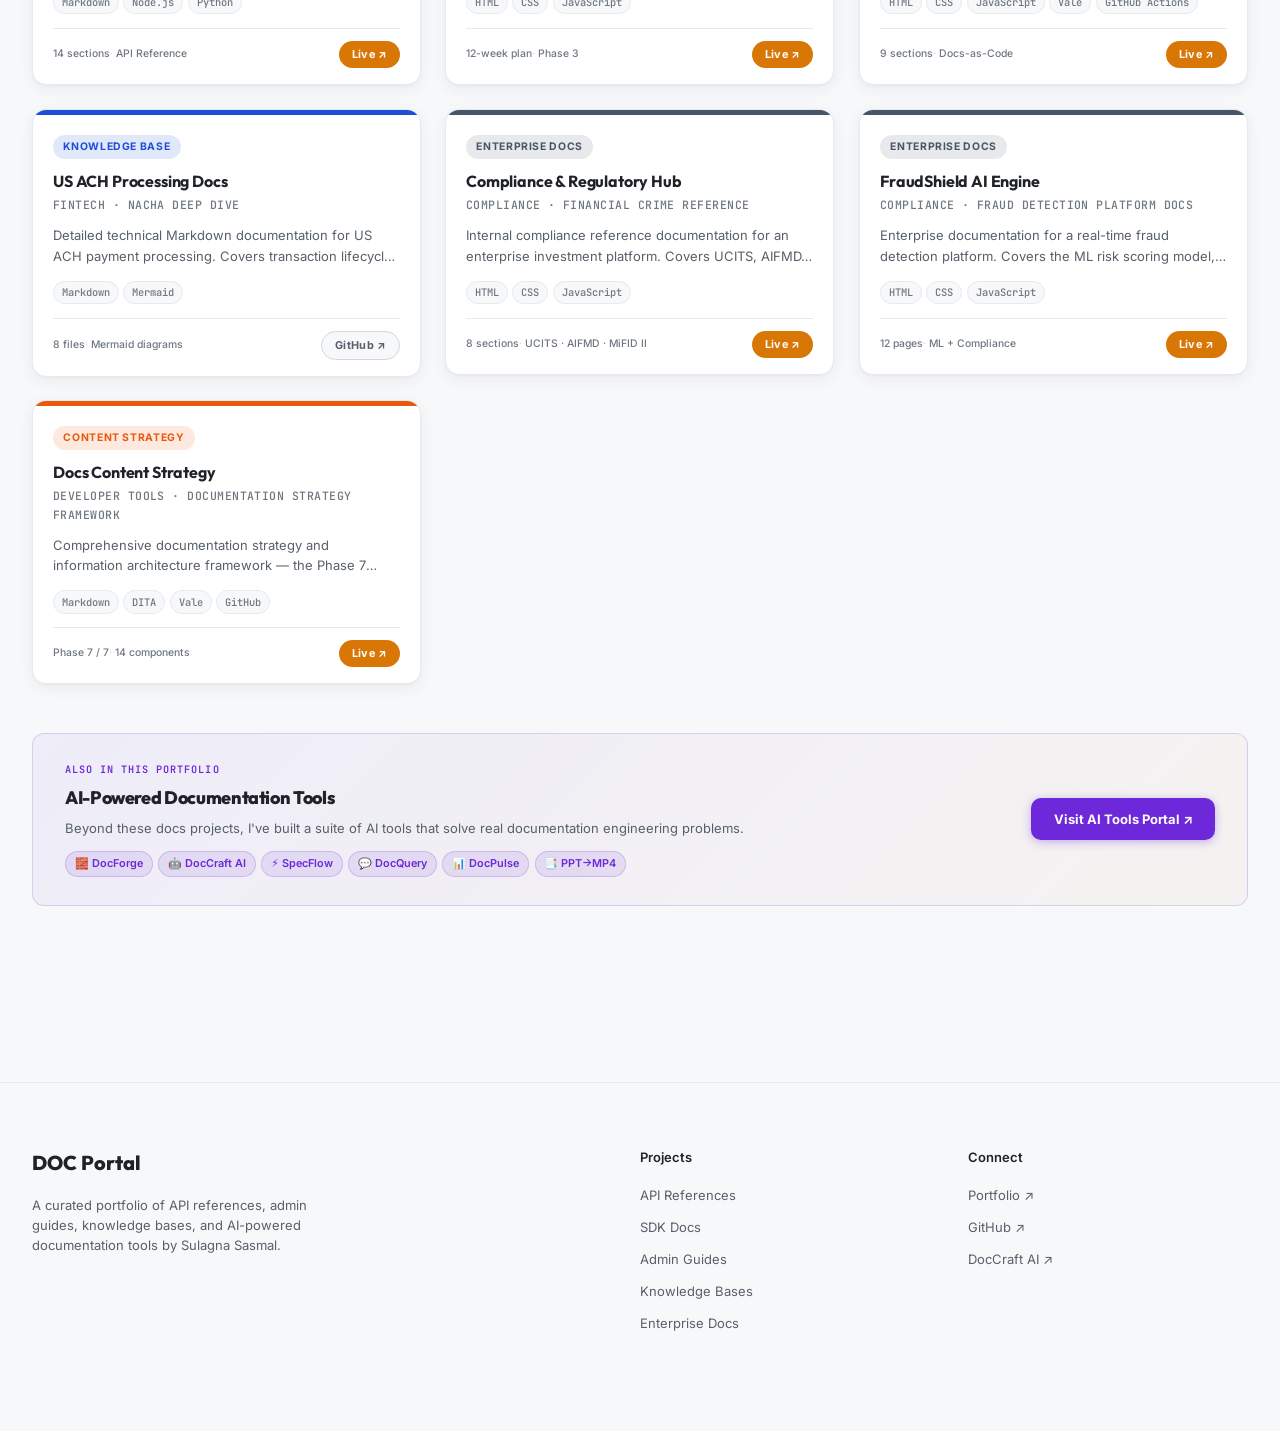
==== commit 96c3b627: "Update projects.json with live URLs for nexaflow-sdk-docs and docs-content-strategy; remove number f" ====
--- a/projects.html
+++ b/projects.html
@@ -82,13 +82,15 @@
     <div class="ai-tools-ref-inner">
       <div class="ai-tools-ref-left">
         <span class="ai-tools-ref-eyebrow">Also in this portfolio</span>
-        <h3 class="ai-tools-ref-title">4 AI-Powered Documentation Tools</h3>
+        <h3 class="ai-tools-ref-title">AI-Powered Documentation Tools</h3>
         <p class="ai-tools-ref-desc">Beyond these docs projects, I've built a suite of AI tools that solve real documentation engineering problems.</p>
         <div class="ai-tools-ref-chips">
+          <span class="ai-tools-ref-chip">🧱 DocForge</span>
           <span class="ai-tools-ref-chip">🤖 DocCraft AI</span>
           <span class="ai-tools-ref-chip">⚡ SpecFlow</span>
           <span class="ai-tools-ref-chip">💬 DocQuery</span>
           <span class="ai-tools-ref-chip">📊 DocPulse</span>
+          <span class="ai-tools-ref-chip">📑 PPT→MP4</span>
         </div>
       </div>
       <a href="https://sulagnasasmal.github.io/ai-doc-tools/" class="ai-tools-ref-cta" target="_blank" rel="noopener">
--- a/assets/css/layout.css
+++ b/assets/css/layout.css
@@ -307,6 +307,17 @@
   grid-template-columns: 2fr 1fr 1fr;
   gap: var(--sp-6);
   margin-bottom: var(--sp-6);
+}
+
+.footer-bottom {
+  border-top: 1px solid var(--border-light);
+  padding-top: var(--sp-4);
+  display: flex;
+  align-items: center;
+  justify-content: space-between;
+  gap: var(--sp-3);
+  font-size: var(--text-xs);
+  color: var(--text-tertiary);
 }
 
 /* ══════════════════════════════════════════════════════════
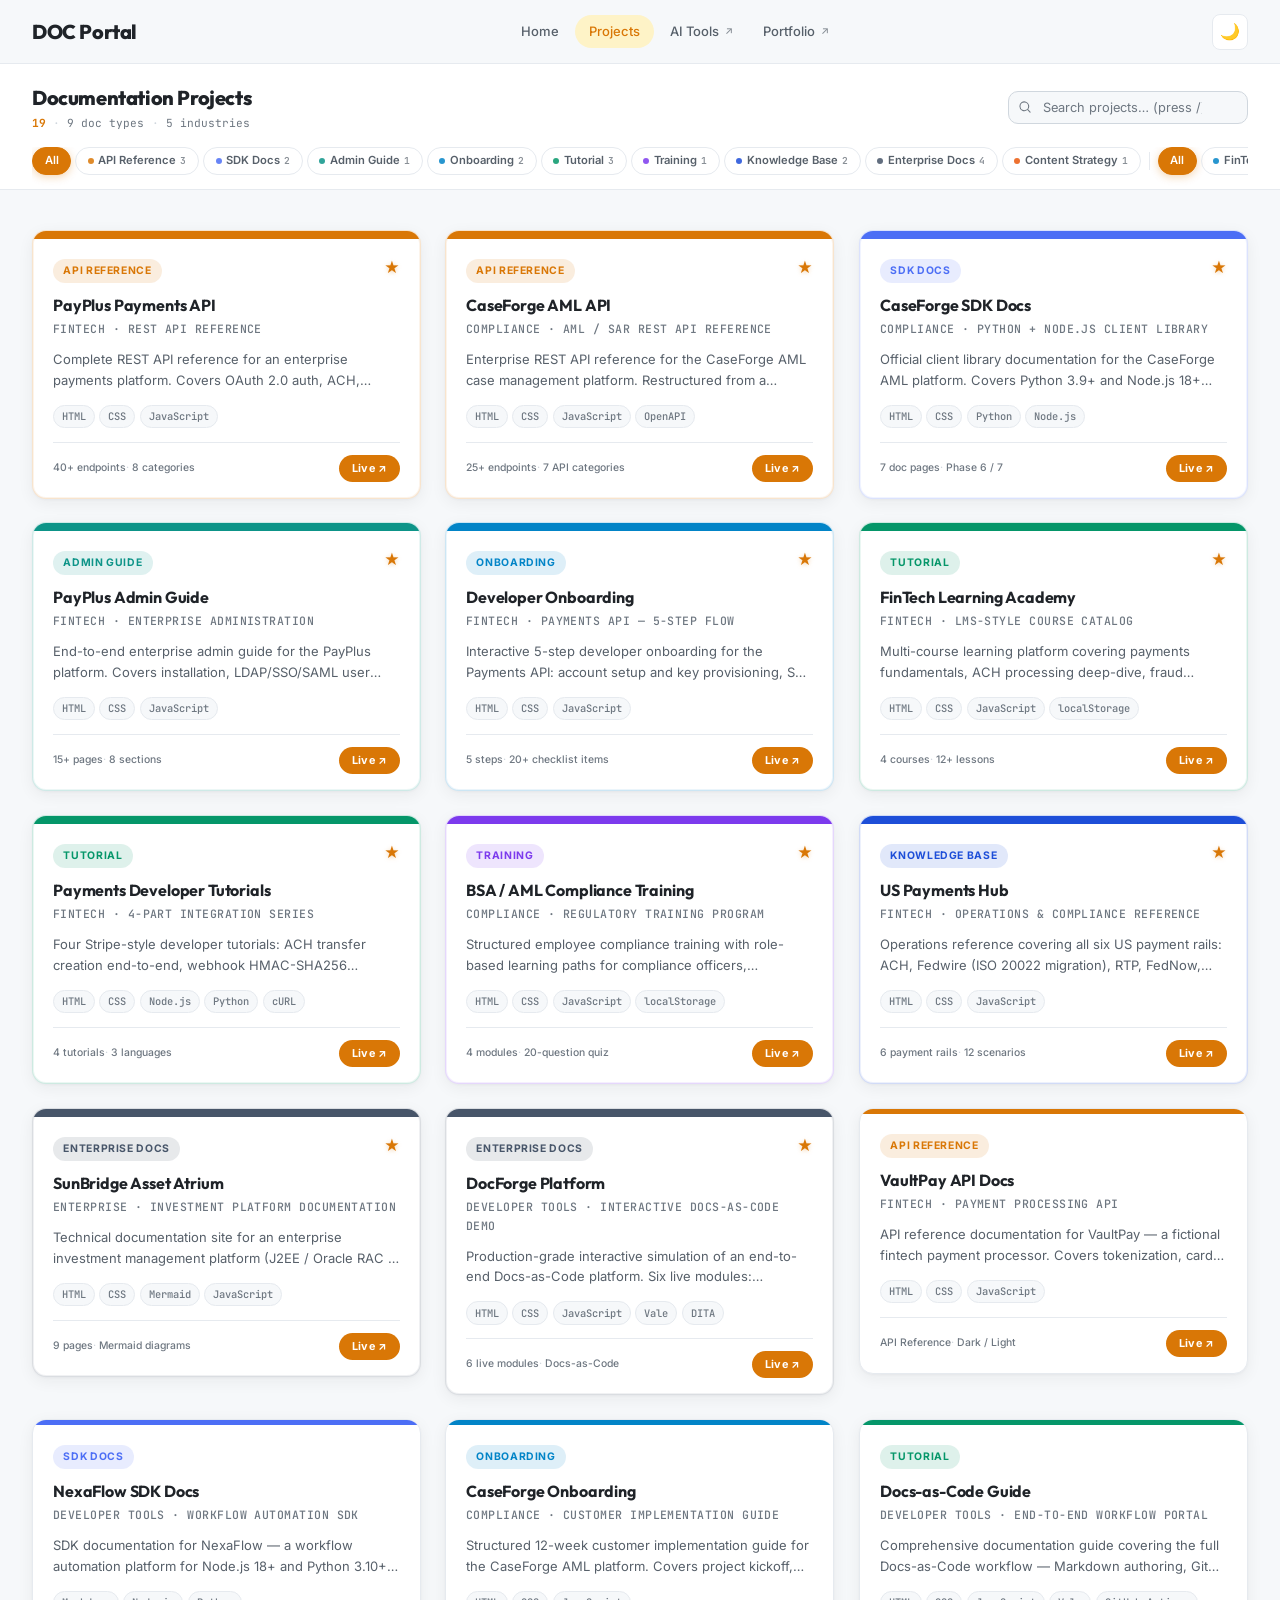
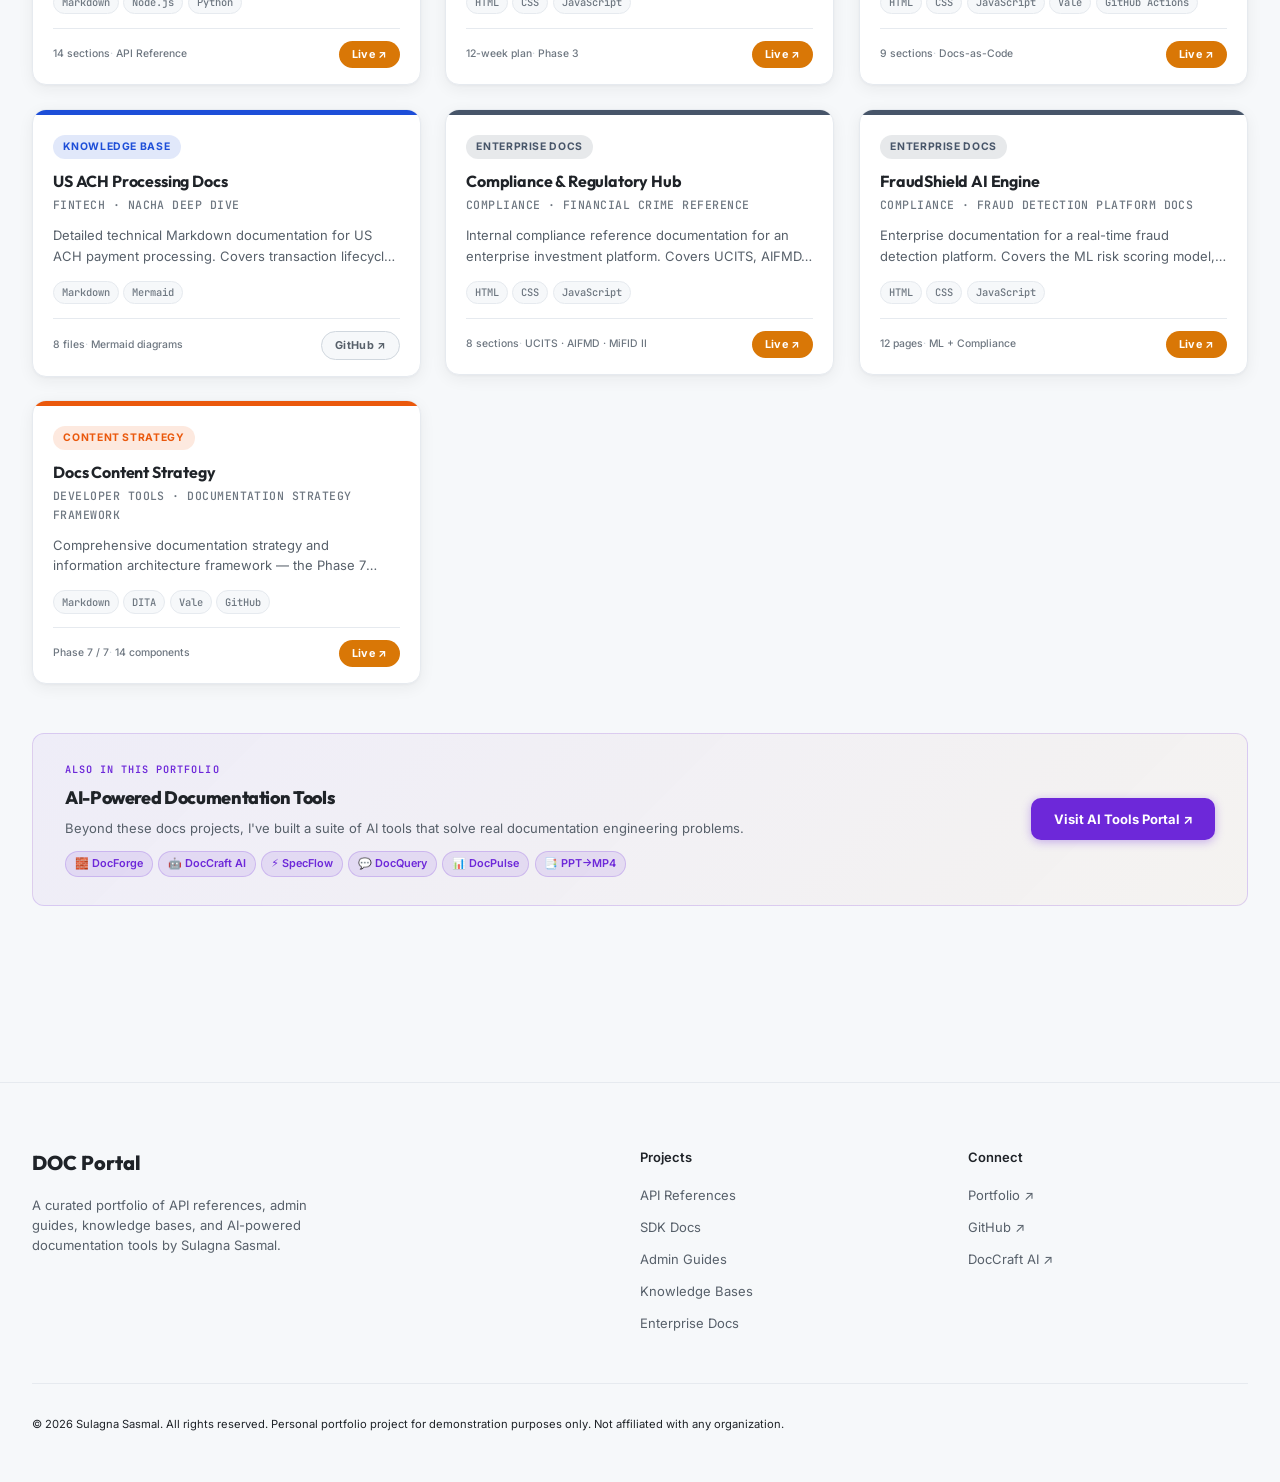
==== commit 546d5e01: "Add missing footer-bottom copyright section to projects.html" ====
--- a/projects.html
+++ b/projects.html
@@ -127,8 +127,12 @@
         </ul>
       </div>
     </div>
+    <div class="footer-bottom">
+      <span>&copy; <span id="footer-yr"></span> Sulagna Sasmal. All rights reserved. Personal portfolio project for demonstration purposes only. Not affiliated with any organization.</span>
+    </div>
   </div>
 </footer>
+<script>var e=document.getElementById("footer-yr");if(e)e.textContent=new Date().getFullYear();</script>
 
 <script>
 (function(){
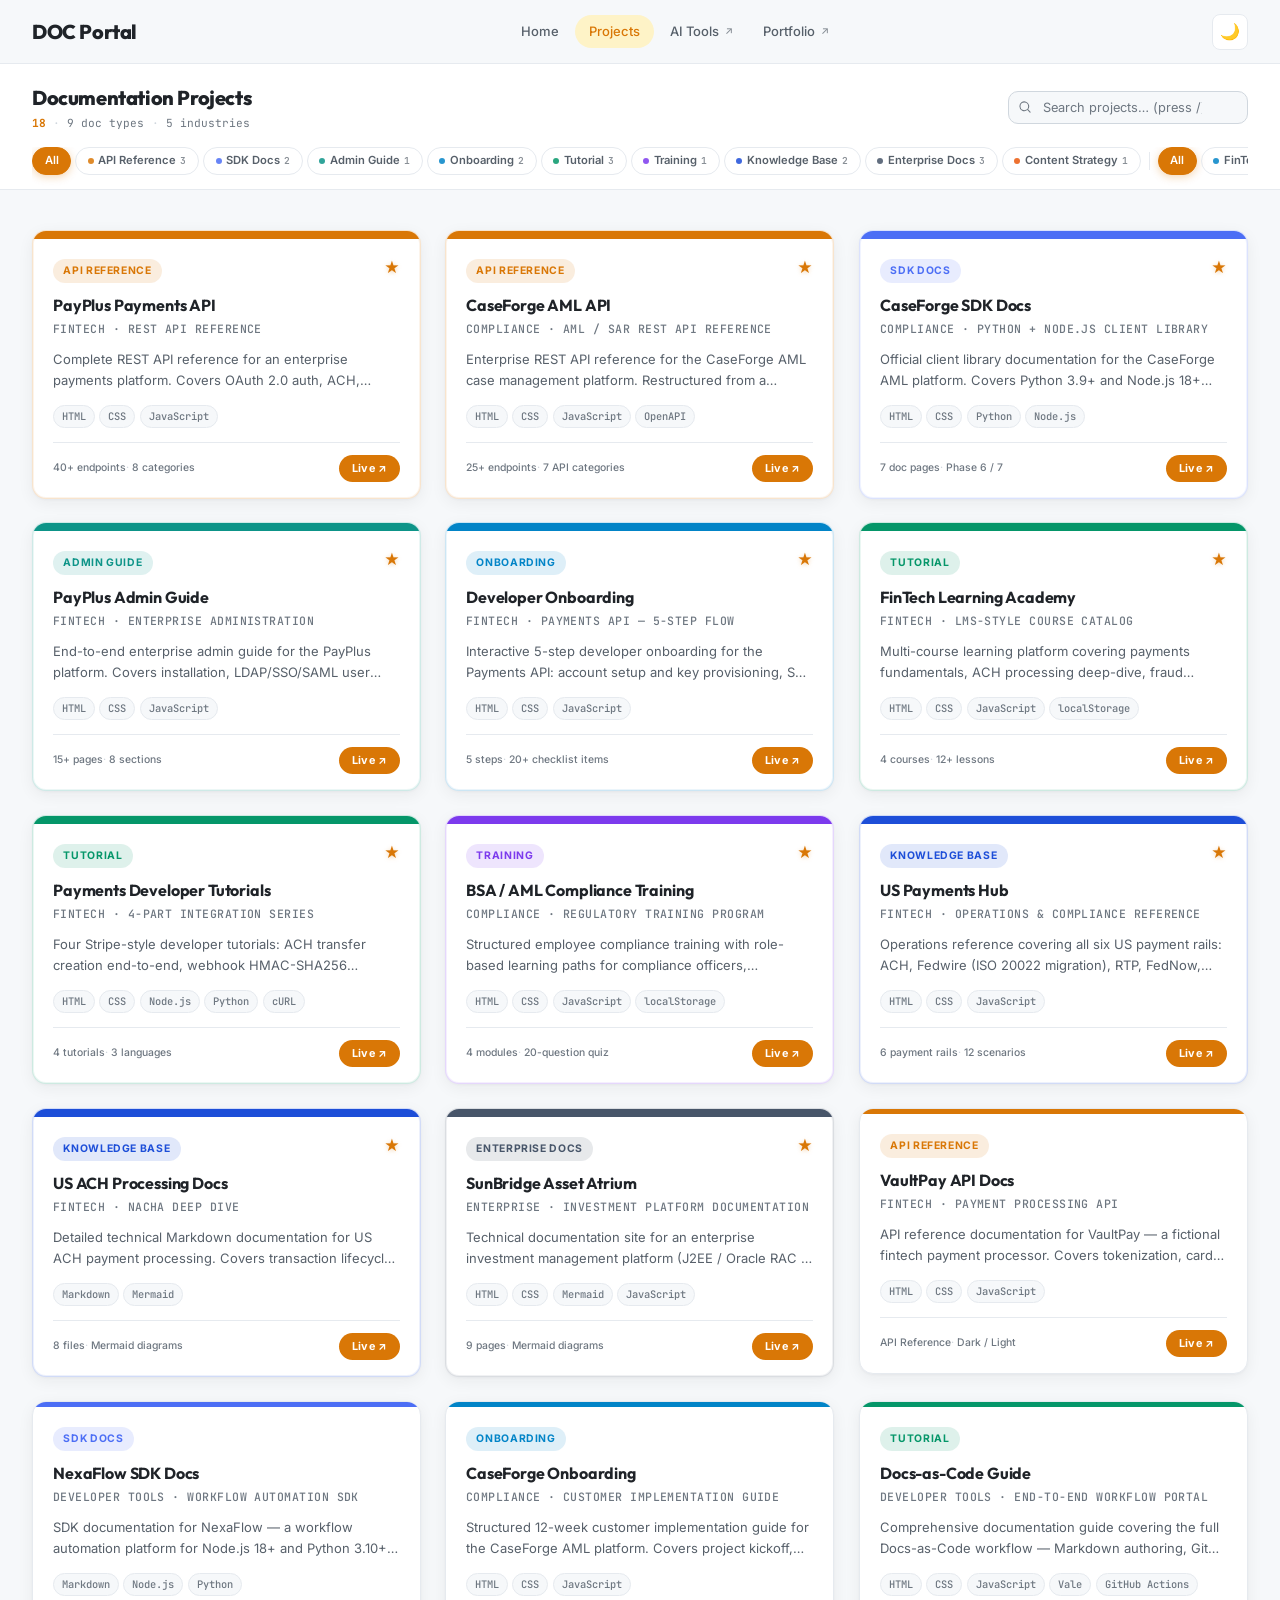
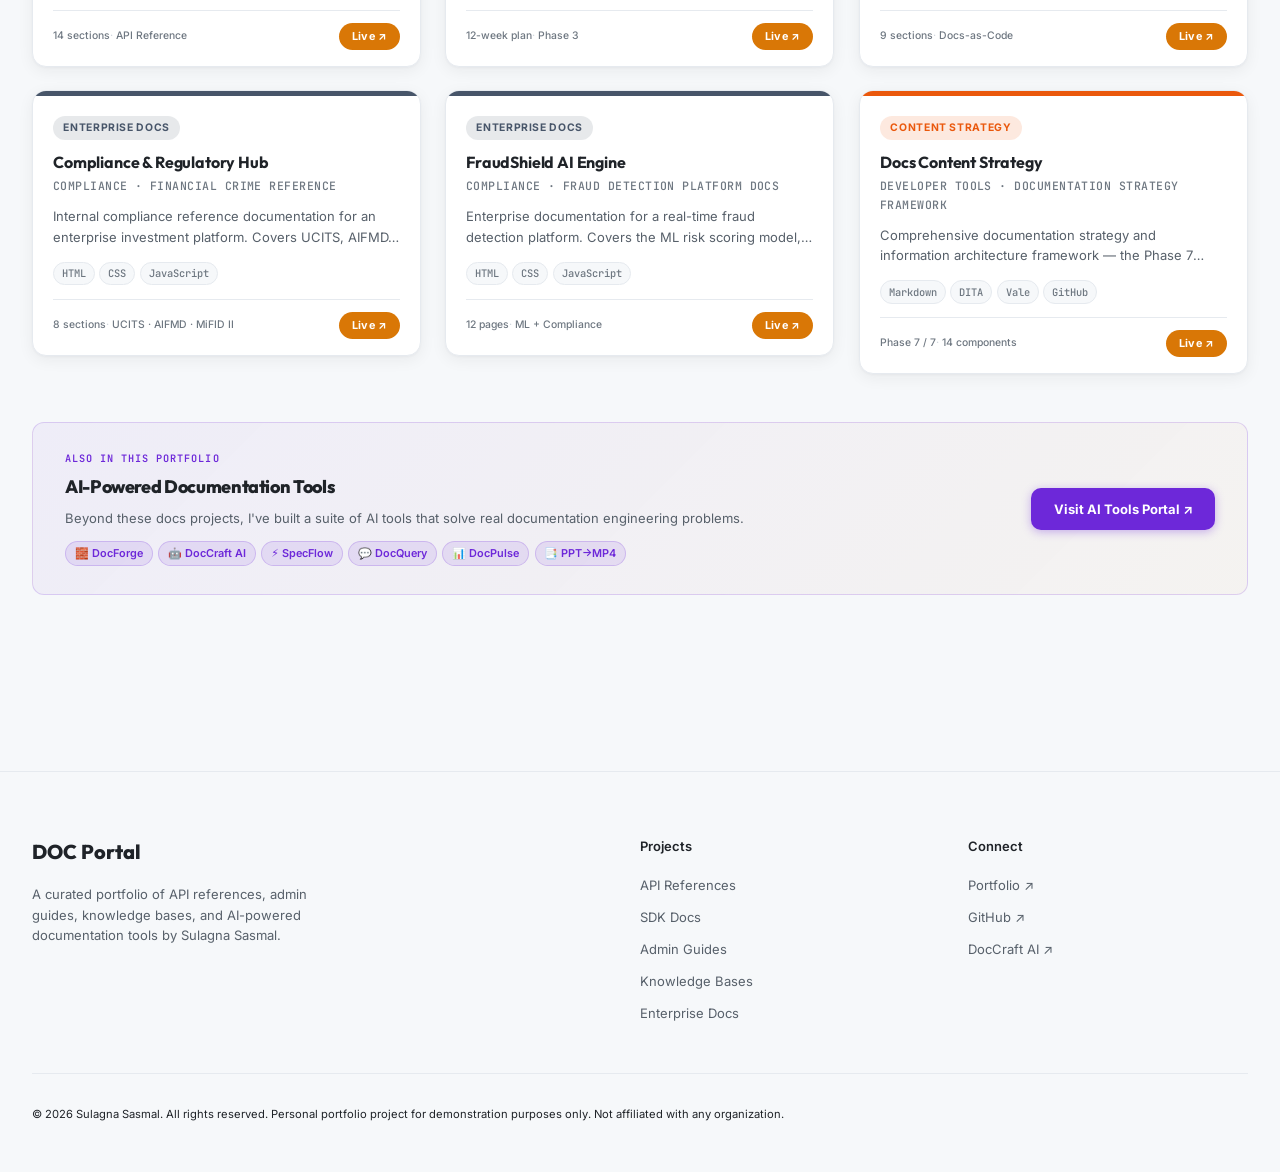
==== commit d8466691: "Move DocForge to ai-tool, fix filter toggle & dynamic pill counts" ====
--- a/projects.html
+++ b/projects.html
@@ -4,7 +4,7 @@
   <meta charset="UTF-8" />
   <meta name="viewport" content="width=device-width, initial-scale=1.0" />
   <title>Projects — Sulagna Sasmal · Documentation Portfolio</title>
-  <meta name="description" content="20 documentation projects: API references, SDK guides, tutorials, enterprise docs, compliance training, and more by Sulagna Sasmal." />
+  <meta name="description" content="18 documentation projects: API references, SDK guides, tutorials, enterprise docs, compliance training, and more by Sulagna Sasmal." />
   <link rel="icon" href="data:image/svg+xml,<svg xmlns='http://www.w3.org/2000/svg' viewBox='0 0 32 32'><text y='26' font-size='28'>📚</text></svg>" />
   <link rel="stylesheet" href="assets/css/tokens.css" />
   <link rel="stylesheet" href="assets/css/layout.css" />
@@ -185,10 +185,17 @@
   });
 }
 
-function buildPills(containerId, order, map, cnt, activeKey, onClickFn){
+function buildPills(containerId, order, map, pool, activeKey, onClickFn){
   var wrap = document.getElementById(containerId);
   if(!wrap) return;
   wrap.innerHTML = '';
+
+  /* Count from the filtered pool, not full DOC */
+  var cnt = {};
+  pool.forEach(function(p){
+    var k = (containerId === 'type-pills') ? p.type_key : p.industry_key;
+    cnt[k] = (cnt[k]||0) + 1;
+  });
 
   var allPill = document.createElement('button');
   allPill.className = 'filter-pill' + (activeKey === 'all' ? ' active' : '');
@@ -207,30 +214,28 @@
       '<span class="filter-pill-dot" style="background:' + m.c + '"></span>' +
       e(m.l) +
       '<span class="filter-pill-count">' + cnt[k] + '</span>';
-    pill.addEventListener('click', function(){ onClickFn(k); });
+    /* Toggle: clicking the active pill deselects it */
+    pill.addEventListener('click', function(){ onClickFn(activeKey === k ? 'all' : k); });
     wrap.appendChild(pill);
   });
 }
 
 function buildTypePills(){
-  var cnt = {};
-  DOC.forEach(function(p){ cnt[p.type_key] = (cnt[p.type_key]||0) + 1; });
-  buildPills('type-pills', TYPE_ORDER, TM, cnt, AT, function(k){ AT = k; apply(); });
+  /* Pool for type counts: filter by active industry (if any) */
+  var pool = (AI === 'all') ? DOC : DOC.filter(function(p){ return p.industry_key === AI; });
+  buildPills('type-pills', TYPE_ORDER, TM, pool, AT, function(k){ AT = k; apply(); });
 }
 
 function buildIndustryPills(){
-  var cnt = {};
-  DOC.forEach(function(p){ cnt[p.industry_key] = (cnt[p.industry_key]||0) + 1; });
-  buildPills('industry-pills', IND_ORDER, IM, cnt, AI, function(k){ AI = k; apply(); });
+  /* Pool for industry counts: filter by active type (if any) */
+  var pool = (AT === 'all') ? DOC : DOC.filter(function(p){ return p.type_key === AT; });
+  buildPills('industry-pills', IND_ORDER, IM, pool, AI, function(k){ AI = k; apply(); });
 }
 
 function refreshPills(){
-  document.querySelectorAll('#type-pills .filter-pill').forEach(function(btn){
-    btn.classList.toggle('active', btn.dataset.key === AT);
-  });
-  document.querySelectorAll('#industry-pills .filter-pill').forEach(function(btn){
-    btn.classList.toggle('active', btn.dataset.key === AI);
-  });
+  /* Rebuild both pill rows so counts update dynamically */
+  buildTypePills();
+  buildIndustryPills();
 }
 
 function card(p){
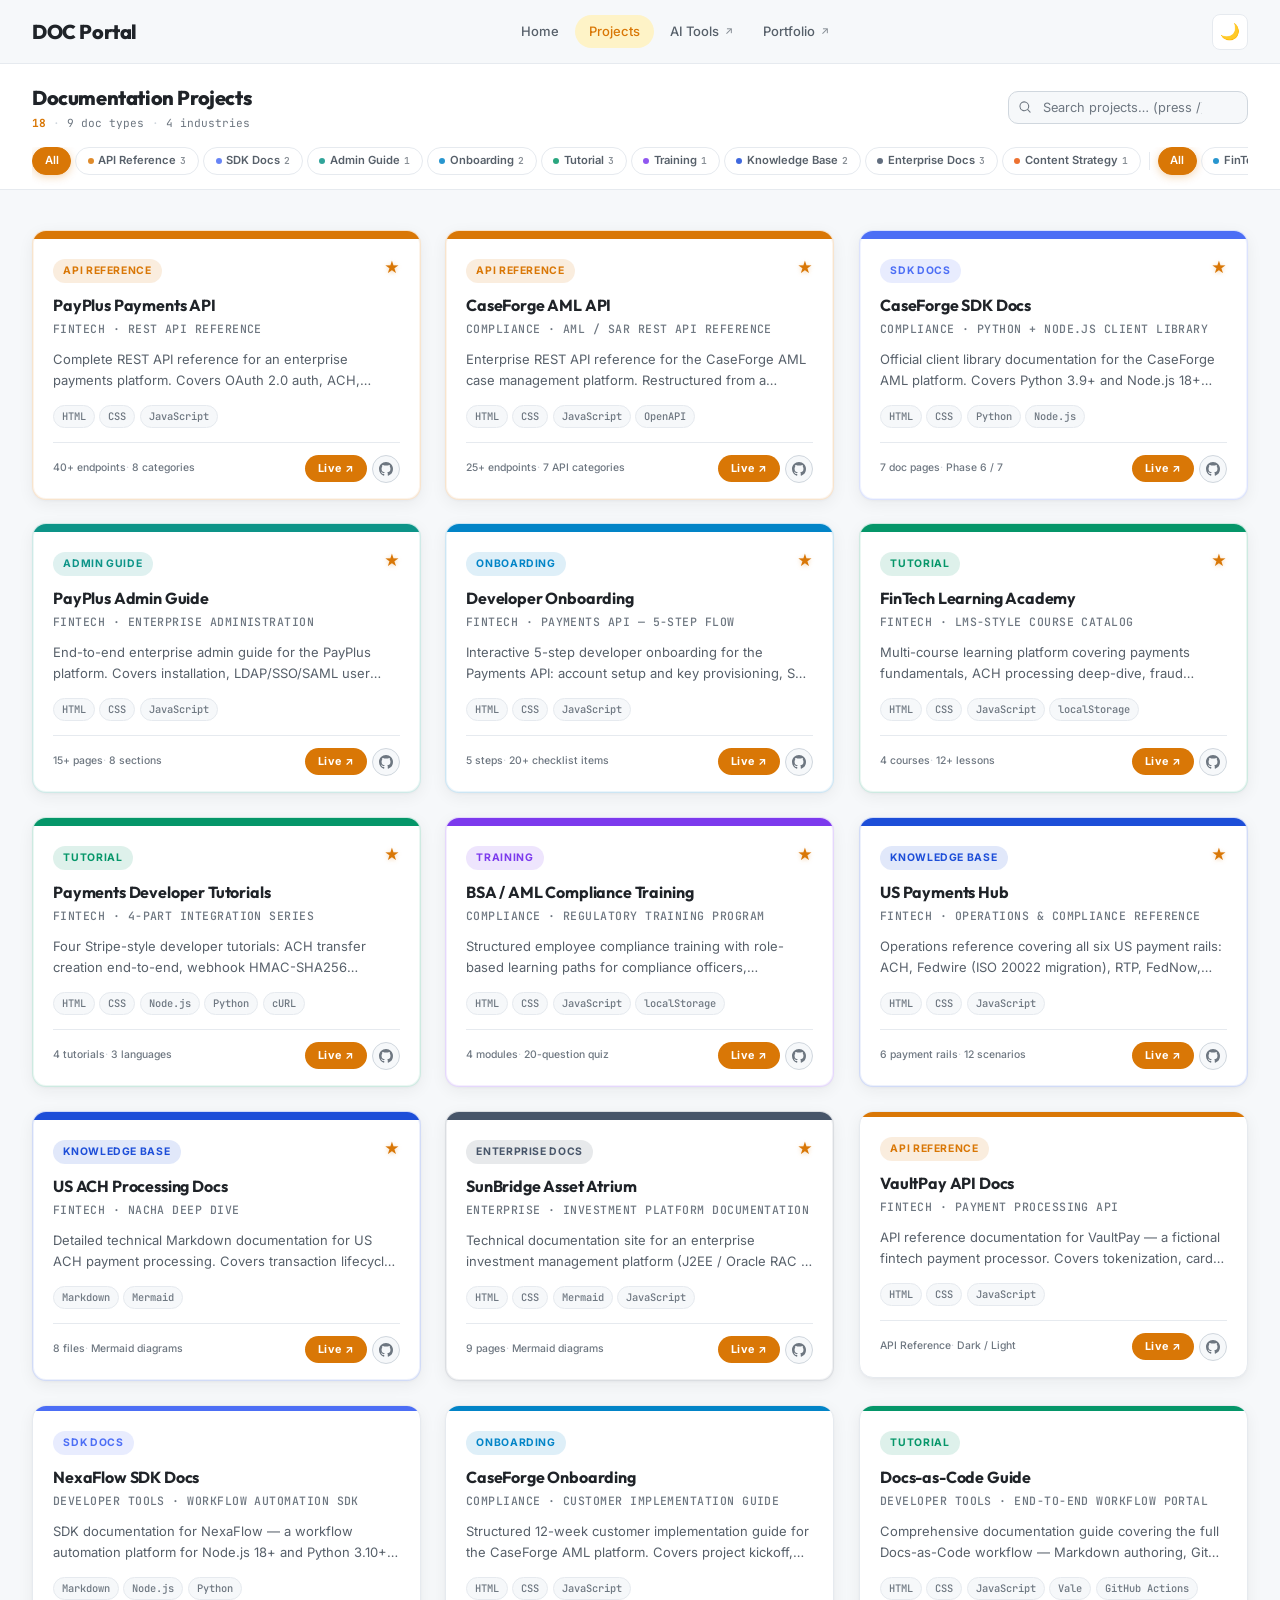
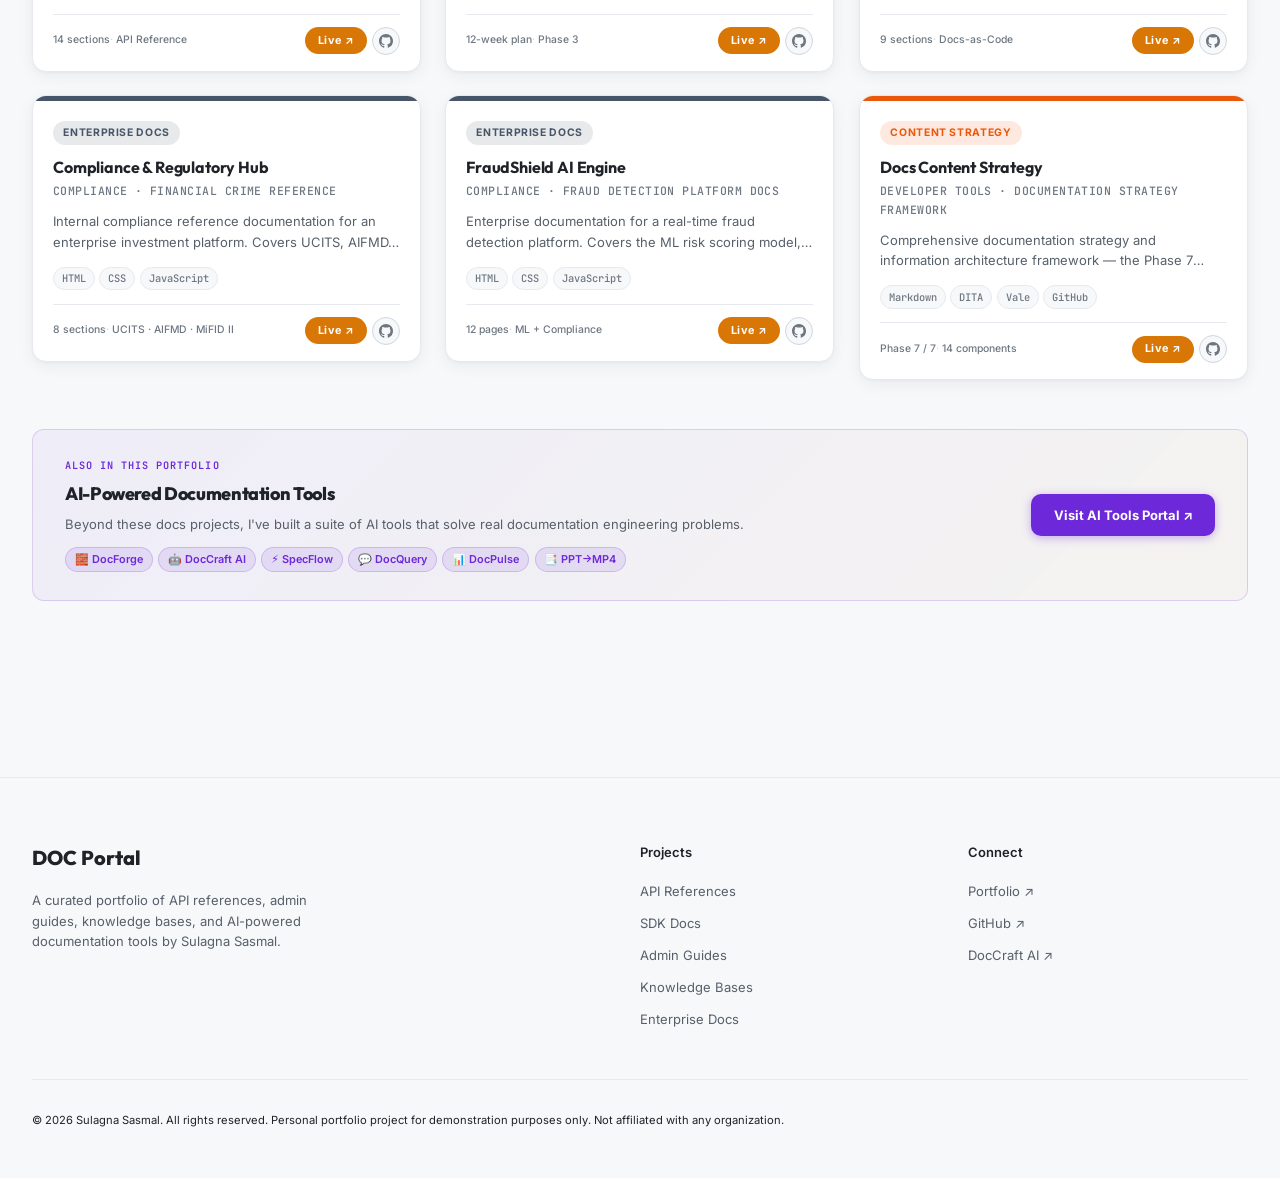
==== commit 541b3a46: "UI/UX overhaul: dual Live+GitHub buttons, clickable titles, URL state sync, fix industry count" ====
--- a/projects.html
+++ b/projects.html
@@ -39,7 +39,7 @@
           <span class="topbar-sep">·</span>
           <span class="topbar-dim">9 doc types</span>
           <span class="topbar-sep">·</span>
-          <span class="topbar-dim">5 industries</span>
+          <span class="topbar-dim">4 industries</span>
         </div>
       </div>
       <div class="topbar-search-wrap">
@@ -254,9 +254,10 @@
   /* Live > GitHub > nothing */
   var linkBtn = '';
   if(p.live_url){
-    linkBtn = '<a href="' + e(p.live_url) + '" class="card-live" target="_blank" rel="noopener">Live ↗</a>';
-  } else if(p.github_url){
-    linkBtn = '<a href="' + e(p.github_url) + '" class="card-live card-github" target="_blank" rel="noopener">GitHub ↗</a>';
+    linkBtn += '<a href="' + e(p.live_url) + '" class="card-live" target="_blank" rel="noopener">Live ↗</a>';
+  }
+  if(p.github_url){
+    linkBtn += '<a href="' + e(p.github_url) + '" class="card-link-github" target="_blank" rel="noopener" title="View source on GitHub"><svg width="14" height="14" viewBox="0 0 16 16" fill="currentColor"><path d="M8 0C3.58 0 0 3.58 0 8c0 3.54 2.29 6.53 5.47 7.59.4.07.55-.17.55-.38 0-.19-.01-.82-.01-1.49-2.01.37-2.53-.49-2.69-.94-.09-.23-.48-.94-.82-1.13-.28-.15-.68-.52-.01-.53.63-.01 1.08.58 1.23.82.72 1.21 1.87.87 2.33.66.07-.52.28-.87.51-1.07-1.78-.2-3.64-.89-3.64-3.95 0-.87.31-1.59.82-2.15-.08-.2-.36-1.02.08-2.12 0 0 .67-.21 2.2.82.64-.18 1.32-.27 2-.27.68 0 1.36.09 2 .27 1.53-1.04 2.2-.82 2.2-.82.44 1.1.16 1.92.08 2.12.51.56.82 1.27.82 2.15 0 3.07-1.87 3.75-3.65 3.95.29.25.54.73.54 1.48 0 1.07-.01 1.93-.01 2.2 0 .21.15.46.55.38A8.013 8.013 0 0016 8c0-4.42-3.58-8-8-8z"/></svg></a>';
   }
 
   var starHtml = isFeatured ? '<span class="featured-star" title="Featured project">★</span>' : '';
@@ -267,6 +268,12 @@
   el.dataset.type = p.type_key;
   el.style.setProperty('--tc', m.c);
   el.style.setProperty('--tc-rgb', m.rgb || '136,136,136');
+
+  /* Title links to live_url if available, otherwise github_url */
+  var titleUrl = p.live_url || p.github_url || '';
+  var titleHtml = titleUrl
+    ? '<a href="' + e(titleUrl) + '" class="card-title-link" target="_blank" rel="noopener">' + e(p.title) + '</a>'
+    : e(p.title);
 
   el.innerHTML =
     '<div class="card-top-bar"></div>' +
@@ -275,13 +282,13 @@
         '<span class="type-badge" style="background:' + m.b + ';color:' + m.c + '">' + e(m.l) + '</span>' +
         starHtml +
       '</div>' +
-      '<h3 class="card-title">' + e(p.title) + '</h3>' +
+      '<h3 class="card-title">' + titleHtml + '</h3>' +
       '<p class="card-sub">' + e(p.industry) + ' · ' + e(p.subtitle) + '</p>' +
       '<p class="card-desc">' + e(p.description) + '</p>' +
       '<div class="card-techs">' + techs + '</div>' +
       '<div class="card-footer">' +
         '<div class="card-stats">' + stats + '</div>' +
-        linkBtn +
+        '<div class="card-links">' + linkBtn + '</div>' +
       '</div>' +
     '</div>';
 
@@ -307,6 +314,16 @@
   document.getElementById('clear-btn').classList.toggle('hidden', !isFiltered);
   document.getElementById('empty').hidden = vis.length > 0;
   g.hidden = vis.length === 0;
+
+  /* Sync filter state to URL for shareable links */
+  var params = new URLSearchParams();
+  if(AT !== 'all') params.set('type', AT);
+  if(AI !== 'all') params.set('industry', AI);
+  var qs = params.toString();
+  var newUrl = window.location.pathname + (qs ? '?' + qs : '');
+  if(window.location.pathname + window.location.search !== newUrl){
+    history.replaceState(null, '', newUrl);
+  }
 
   /* Hide AI tools ref box when a type filter is active (keep clean) */
   var refBox = document.getElementById('ai-tools-ref');
--- a/assets/css/components.css
+++ b/assets/css/components.css
@@ -348,6 +348,53 @@
   color: var(--text);
   border-color: var(--text-secondary);
   transform: translateY(-1px);
+}
+
+/* Dual link buttons container */
+.card-links {
+  display: flex;
+  align-items: center;
+  gap: 0.35rem;
+  flex-shrink: 0;
+}
+
+/* GitHub icon button (shown alongside Live) */
+.card-link-github {
+  display: inline-flex;
+  align-items: center;
+  justify-content: center;
+  width: 28px;
+  height: 28px;
+  border-radius: var(--radius-full);
+  border: 1.5px solid var(--border);
+  background: var(--bg);
+  color: var(--text-muted);
+  text-decoration: none;
+  transition: all var(--duration) var(--ease);
+  flex-shrink: 0;
+}
+
+.card-link-github:hover {
+  border-color: var(--text-secondary);
+  color: var(--text);
+  background: var(--bg-card);
+  transform: translateY(-1px);
+}
+
+/* Clickable card title */
+.card-title-link {
+  color: inherit;
+  text-decoration: none;
+  transition: color var(--duration);
+}
+
+.card-title-link:hover {
+  color: var(--amber);
+}
+
+/* Description expand on hover */
+.card:hover .card-desc {
+  -webkit-line-clamp: 4;
 }
 
 /* Stagger animation — covers all 25 cards at 40ms intervals */
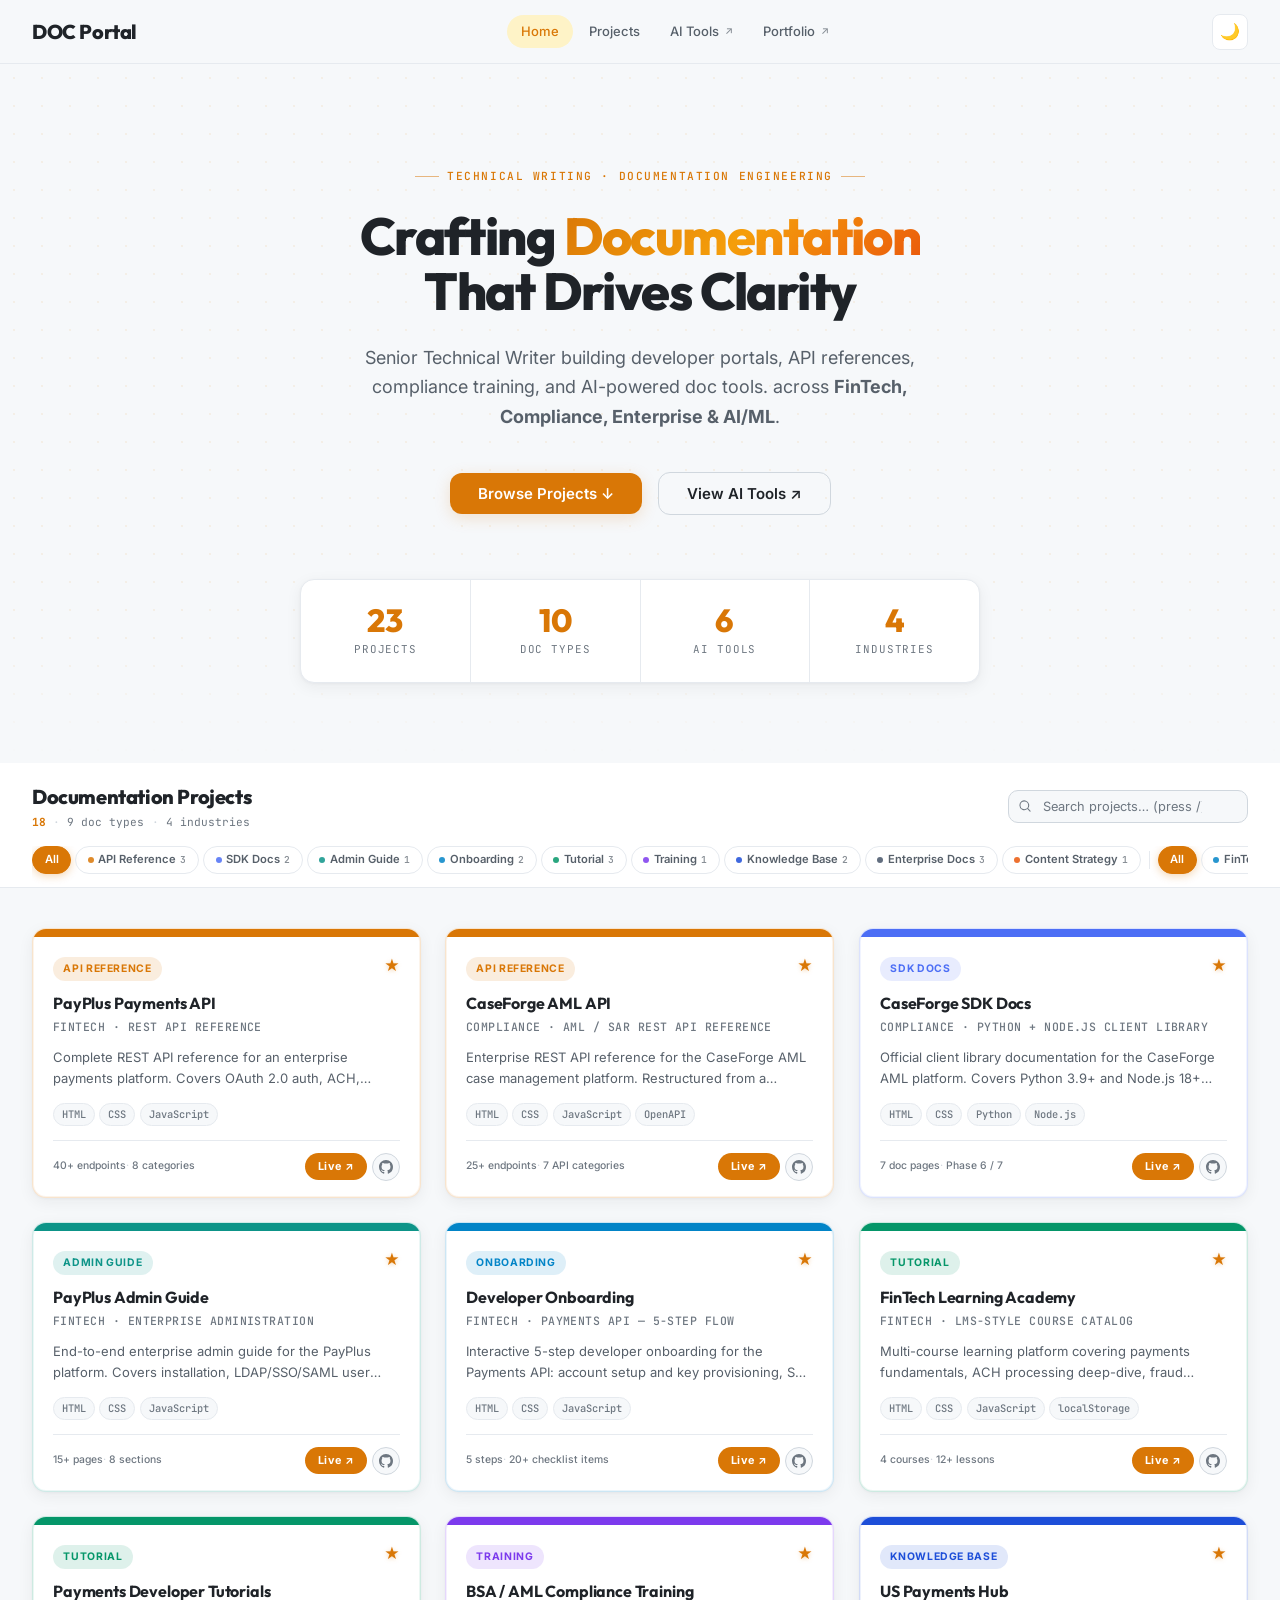
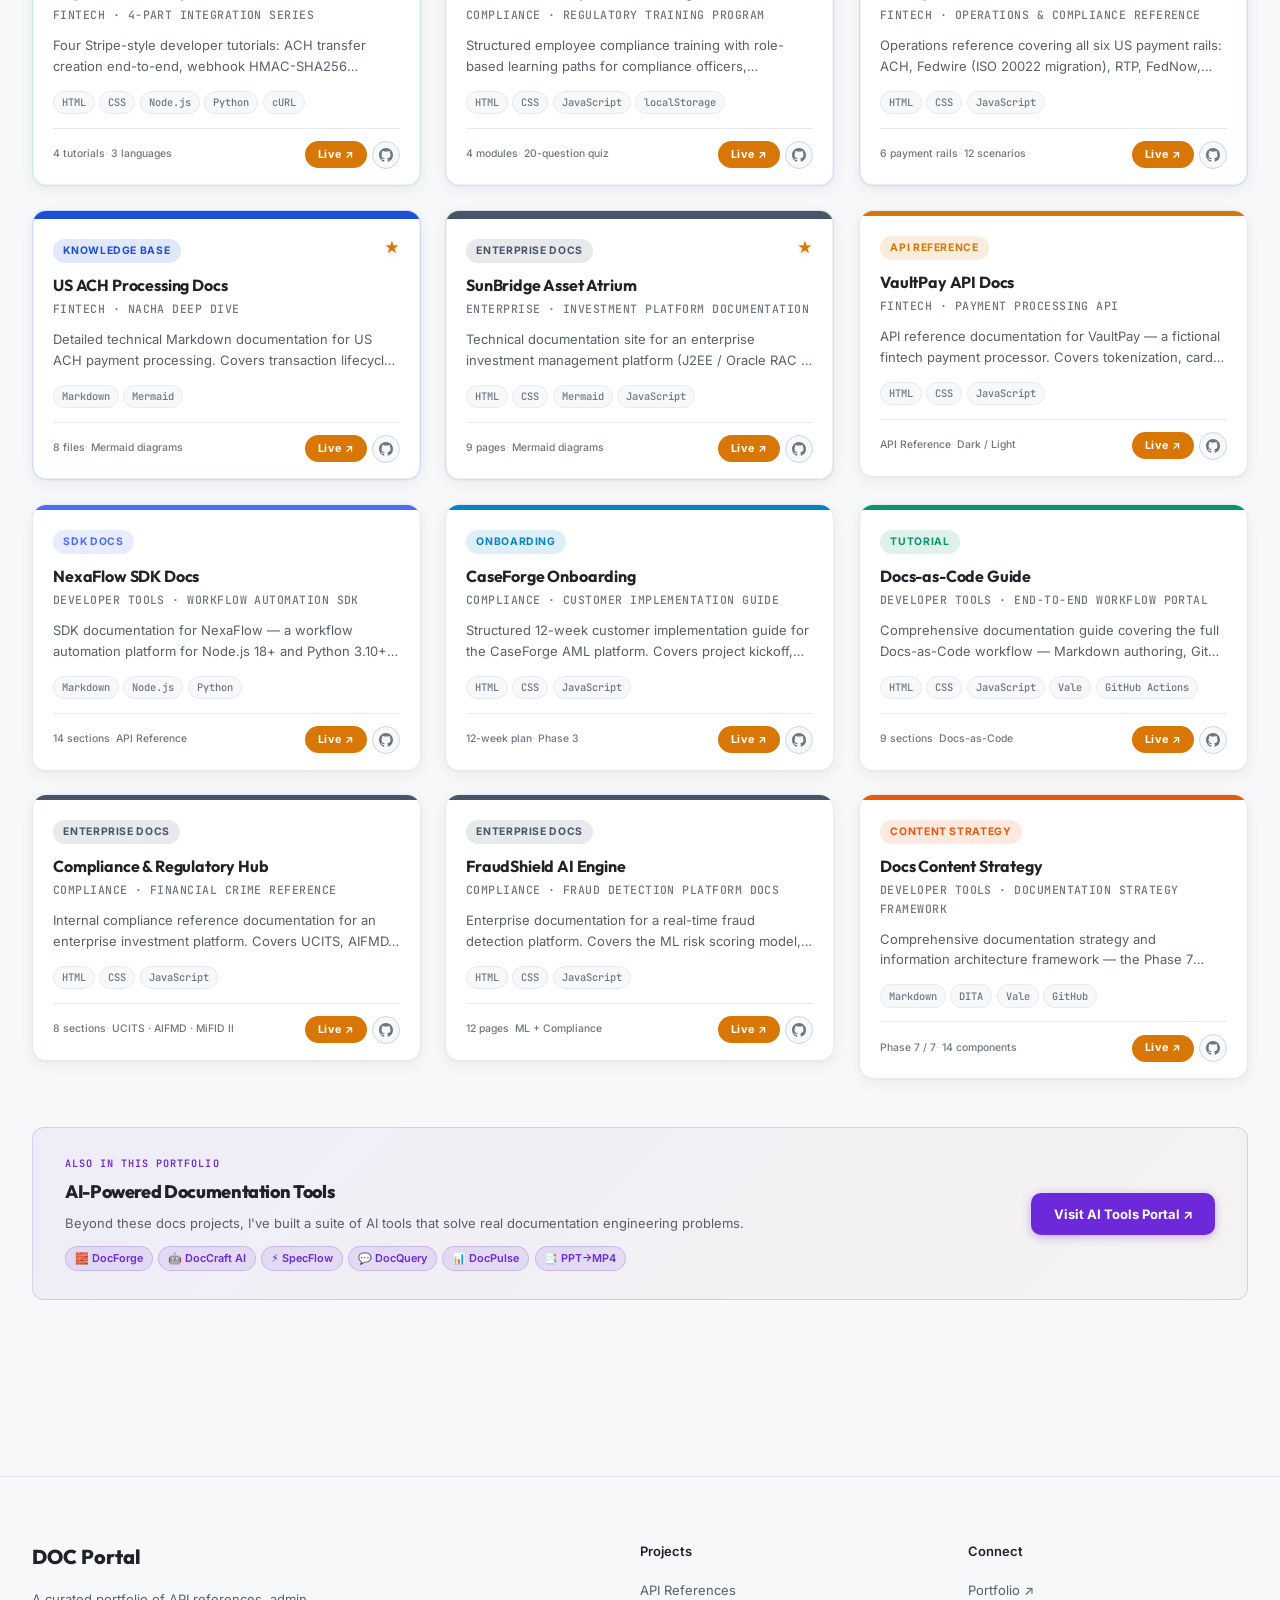
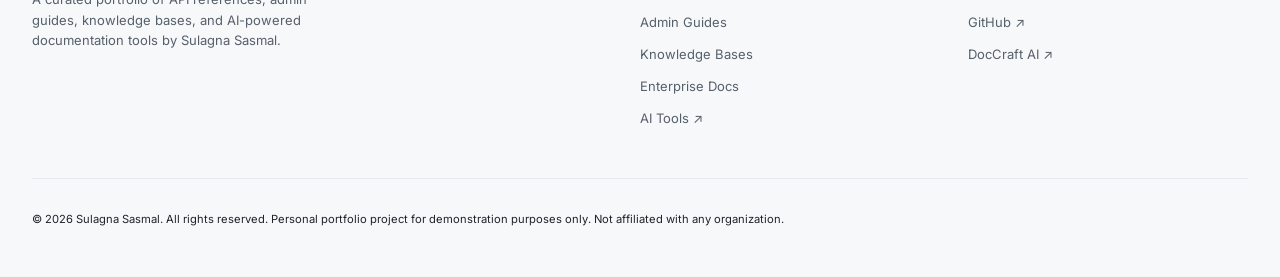
==== commit 0ea28de8: "Merge projects page into single-page app: hero + full filterable grid + search on one page, projects" ====
--- a/projects.html
+++ b/projects.html
@@ -1,394 +1,16 @@
 <!DOCTYPE html>
-<html lang="en" data-theme="light">
+<html lang="en">
 <head>
   <meta charset="UTF-8" />
-  <meta name="viewport" content="width=device-width, initial-scale=1.0" />
-  <title>Projects — Sulagna Sasmal · Documentation Portfolio</title>
-  <meta name="description" content="18 documentation projects: API references, SDK guides, tutorials, enterprise docs, compliance training, and more by Sulagna Sasmal." />
-  <link rel="icon" href="data:image/svg+xml,<svg xmlns='http://www.w3.org/2000/svg' viewBox='0 0 32 32'><text y='26' font-size='28'>📚</text></svg>" />
-  <link rel="stylesheet" href="assets/css/tokens.css" />
-  <link rel="stylesheet" href="assets/css/layout.css" />
-  <link rel="stylesheet" href="assets/css/components.css" />
-  <script src="assets/js/theme.js"></script>
+  <title>Redirecting…</title>
+  <script>
+    // Preserve any ?type= or ?industry= query params for backwards compatibility
+    var qs = window.location.search || '';
+    window.location.replace('index.html' + qs + '#projects');
+  </script>
+  <noscript><meta http-equiv="refresh" content="0;url=index.html#projects" /></noscript>
 </head>
 <body>
-
-<nav class="nav" role="navigation" aria-label="Main navigation">
-  <div class="nav-inner">
-    <a href="index.html" class="nav-brand">DOC Portal</a>
-    <div class="nav-links">
-      <a href="index.html" class="nav-link">Home</a>
-      <a href="projects.html" class="nav-link active">Projects</a>
-      <a href="https://sulagnasasmal.github.io/ai-doc-tools/" class="nav-link nav-link-external" target="_blank" rel="noopener">AI Tools</a>
-      <a href="https://sulagnasasmal.com/" class="nav-link nav-link-external" target="_blank" rel="noopener">Portfolio</a>
-    </div>
-    <div class="nav-actions">
-      <button class="theme-toggle" id="theme-toggle" aria-label="Toggle theme">🌙</button>
-    </div>
-  </div>
-</nav>
-
-<!-- ── STICKY TOPBAR ── -->
-<div class="projects-topbar">
-  <div class="container">
-    <div class="topbar-row">
-      <div class="topbar-meta">
-        <span class="topbar-title">Documentation Projects</span>
-        <div class="topbar-stats">
-          <span id="count-stat" class="topbar-count">—</span>
-          <span class="topbar-sep">·</span>
-          <span class="topbar-dim">9 doc types</span>
-          <span class="topbar-sep">·</span>
-          <span class="topbar-dim">4 industries</span>
-        </div>
-      </div>
-      <div class="topbar-search-wrap">
-        <svg class="topbar-search-icon" viewBox="0 0 20 20" fill="currentColor" aria-hidden="true">
-          <path fill-rule="evenodd" d="M9 3.5a5.5 5.5 0 100 11 5.5 5.5 0 000-11zM2 9a7 7 0 1112.452 4.391l3.328 3.329a.75.75 0 11-1.06 1.06l-3.329-3.328A7 7 0 012 9z" clip-rule="evenodd"/>
-        </svg>
-        <input
-          type="search"
-          class="topbar-search-input"
-          id="q"
-          placeholder="Search projects… (press /)"
-          autocomplete="off"
-          aria-label="Search projects"
-        />
-        <button class="topbar-search-clear hidden" id="q-clear" aria-label="Clear search">×</button>
-      </div>
-    </div>
-    <div class="filter-pills-row">
-      <div id="type-pills" class="filter-pills" role="group" aria-label="Filter by type"></div>
-      <div class="filter-pills-divider"></div>
-      <div id="industry-pills" class="filter-pills" role="group" aria-label="Filter by industry"></div>
-      <button class="pill-clear hidden" id="clear-btn" aria-label="Clear all filters">✕ Clear</button>
-    </div>
-  </div>
-</div>
-
-<!-- ── GRID ── -->
-<div class="container projects-main">
-  <div id="grid" role="list" aria-label="Documentation projects"></div>
-
-  <div id="empty" hidden>
-    <div class="empty-icon">🔍</div>
-    <p class="empty-title">No projects found</p>
-    <p class="empty-sub">Try a different keyword or remove the active filter.</p>
-    <button class="empty-reset" onclick="resetAll()">Show all projects</button>
-  </div>
-
-  <!-- ── AI TOOLS REFERENCE BOX ── -->
-  <div class="ai-tools-ref-box" id="ai-tools-ref">
-    <div class="ai-tools-ref-inner">
-      <div class="ai-tools-ref-left">
-        <span class="ai-tools-ref-eyebrow">Also in this portfolio</span>
-        <h3 class="ai-tools-ref-title">AI-Powered Documentation Tools</h3>
-        <p class="ai-tools-ref-desc">Beyond these docs projects, I've built a suite of AI tools that solve real documentation engineering problems.</p>
-        <div class="ai-tools-ref-chips">
-          <span class="ai-tools-ref-chip">🧱 DocForge</span>
-          <span class="ai-tools-ref-chip">🤖 DocCraft AI</span>
-          <span class="ai-tools-ref-chip">⚡ SpecFlow</span>
-          <span class="ai-tools-ref-chip">💬 DocQuery</span>
-          <span class="ai-tools-ref-chip">📊 DocPulse</span>
-          <span class="ai-tools-ref-chip">📑 PPT→MP4</span>
-        </div>
-      </div>
-      <a href="https://sulagnasasmal.github.io/ai-doc-tools/" class="ai-tools-ref-cta" target="_blank" rel="noopener">
-        Visit AI Tools Portal ↗
-      </a>
-    </div>
-  </div>
-</div>
-
-<!-- ── FOOTER ── -->
-<footer class="footer">
-  <div class="container">
-    <div class="footer-inner">
-      <div class="footer-brand">
-        <div class="footer-logo">DOC Portal</div>
-        <p class="footer-tagline">A curated portfolio of API references, admin guides, knowledge bases, and AI-powered documentation tools by Sulagna Sasmal.</p>
-      </div>
-      <div>
-        <p class="footer-col-title">Projects</p>
-        <ul class="footer-links">
-          <li><a href="projects.html?type=api" class="footer-link">API References</a></li>
-          <li><a href="projects.html?type=sdk" class="footer-link">SDK Docs</a></li>
-          <li><a href="projects.html?type=admin" class="footer-link">Admin Guides</a></li>
-          <li><a href="projects.html?type=kb" class="footer-link">Knowledge Bases</a></li>
-          <li><a href="projects.html?type=enterprise" class="footer-link">Enterprise Docs</a></li>
-        </ul>
-      </div>
-      <div>
-        <p class="footer-col-title">Connect</p>
-        <ul class="footer-links">
-          <li><a href="https://sulagnasasmal.com/" class="footer-link" target="_blank" rel="noopener">Portfolio ↗</a></li>
-          <li><a href="https://github.com/sulagnasasmal" class="footer-link" target="_blank" rel="noopener">GitHub ↗</a></li>
-          <li><a href="https://doccraft-ten.vercel.app/" class="footer-link" target="_blank" rel="noopener">DocCraft AI ↗</a></li>
-        </ul>
-      </div>
-    </div>
-    <div class="footer-bottom">
-      <span>&copy; <span id="footer-yr"></span> Sulagna Sasmal. All rights reserved. Personal portfolio project for demonstration purposes only. Not affiliated with any organization.</span>
-    </div>
-  </div>
-</footer>
-<script>var e=document.getElementById("footer-yr");if(e)e.textContent=new Date().getFullYear();</script>
-
-<script>
-(function(){
-
-var TM = {
-  'api':        { l:'API Reference',    c:'#d97706', b:'rgba(217,119,6,0.13)',  rgb:'217,119,6'   },
-  'sdk':        { l:'SDK Docs',         c:'#4c6ef5', b:'rgba(76,110,245,0.13)', rgb:'76,110,245'  },
-  'admin':      { l:'Admin Guide',      c:'#0d9488', b:'rgba(13,148,136,0.13)', rgb:'13,148,136'  },
-  'onboarding': { l:'Onboarding',       c:'#0284c7', b:'rgba(2,132,199,0.13)',  rgb:'2,132,199'   },
-  'tutorial':   { l:'Tutorial',         c:'#059669', b:'rgba(5,150,105,0.13)',  rgb:'5,150,105'   },
-  'training':   { l:'Training',         c:'#7c3aed', b:'rgba(124,58,237,0.13)', rgb:'124,58,237'  },
-  'kb':         { l:'Knowledge Base',   c:'#1d4ed8', b:'rgba(29,78,216,0.13)',  rgb:'29,78,216'   },
-  'enterprise': { l:'Enterprise Docs',  c:'#475569', b:'rgba(71,85,105,0.13)',  rgb:'71,85,105'   },
-  'automation': { l:'Automation Tool',  c:'#0891b2', b:'rgba(8,145,178,0.13)',  rgb:'8,145,178'   },
-  'strategy':   { l:'Content Strategy', c:'#ea580c', b:'rgba(234,88,12,0.13)',  rgb:'234,88,12'   }
-};
-
-var IM = {
-  'fintech':    { l:'FinTech',         c:'#0284c7' },
-  'compliance': { l:'Compliance',      c:'#dc2626' },
-  'enterprise': { l:'Enterprise',      c:'#475569' },
-  'aiml':       { l:'AI / ML',         c:'#6d28d9' },
-  'devtools':   { l:'Developer Tools', c:'#059669' }
-};
-
-/* ai-tool is excluded from this page — shown in AI Tools portal only */
-var TYPE_ORDER = ['api','sdk','admin','onboarding','tutorial','training','kb','enterprise','automation','strategy'];
-var IND_ORDER  = ['fintech','compliance','enterprise','aiml','devtools'];
-
-var ALL = [], DOC = [], AT = 'all', AI = 'all', SQ = '';
-
-function e(s){ return String(s||'').replace(/&/g,'&amp;').replace(/</g,'&lt;').replace(/>/g,'&gt;').replace(/"/g,'&quot;'); }
-
-function match(p){
-  if(AT !== 'all' && p.type_key !== AT) return false;
-  if(AI !== 'all' && p.industry_key !== AI) return false;
-  if(SQ){
-    var idx = [p.title, p.subtitle, p.description, p.type, p.industry]
-      .concat(p.techs || []).join(' ').toLowerCase();
-    return SQ.trim().split(/\s+/).every(function(w){ return idx.indexOf(w) >= 0; });
-  }
-  return true;
-}
-
-function sortProjects(arr){
-  return arr.slice().sort(function(a,b){
-    if(a.featured && !b.featured) return -1;
-    if(!a.featured && b.featured) return 1;
-    return TYPE_ORDER.indexOf(a.type_key) - TYPE_ORDER.indexOf(b.type_key);
-  });
-}
-
-function buildPills(containerId, order, map, pool, activeKey, onClickFn){
-  var wrap = document.getElementById(containerId);
-  if(!wrap) return;
-  wrap.innerHTML = '';
-
-  /* Count from the filtered pool, not full DOC */
-  var cnt = {};
-  pool.forEach(function(p){
-    var k = (containerId === 'type-pills') ? p.type_key : p.industry_key;
-    cnt[k] = (cnt[k]||0) + 1;
-  });
-
-  var allPill = document.createElement('button');
-  allPill.className = 'filter-pill' + (activeKey === 'all' ? ' active' : '');
-  allPill.dataset.key = 'all';
-  allPill.textContent = 'All';
-  allPill.addEventListener('click', function(){ onClickFn('all'); });
-  wrap.appendChild(allPill);
-
-  order.forEach(function(k){
-    if(!cnt[k]) return;
-    var m = map[k] || { l:k, c:'#888' };
-    var pill = document.createElement('button');
-    pill.className = 'filter-pill' + (activeKey === k ? ' active' : '');
-    pill.dataset.key = k;
-    pill.innerHTML =
-      '<span class="filter-pill-dot" style="background:' + m.c + '"></span>' +
-      e(m.l) +
-      '<span class="filter-pill-count">' + cnt[k] + '</span>';
-    /* Toggle: clicking the active pill deselects it */
-    pill.addEventListener('click', function(){ onClickFn(activeKey === k ? 'all' : k); });
-    wrap.appendChild(pill);
-  });
-}
-
-function buildTypePills(){
-  /* Pool for type counts: filter by active industry (if any) */
-  var pool = (AI === 'all') ? DOC : DOC.filter(function(p){ return p.industry_key === AI; });
-  buildPills('type-pills', TYPE_ORDER, TM, pool, AT, function(k){ AT = k; apply(); });
-}
-
-function buildIndustryPills(){
-  /* Pool for industry counts: filter by active type (if any) */
-  var pool = (AT === 'all') ? DOC : DOC.filter(function(p){ return p.type_key === AT; });
-  buildPills('industry-pills', IND_ORDER, IM, pool, AI, function(k){ AI = k; apply(); });
-}
-
-function refreshPills(){
-  /* Rebuild both pill rows so counts update dynamically */
-  buildTypePills();
-  buildIndustryPills();
-}
-
-function card(p){
-  var m = TM[p.type_key] || { l:p.type, c:'#888', b:'rgba(136,136,136,0.1)', rgb:'136,136,136' };
-  var isFeatured = p.featured === true;
-
-  var techs = (p.techs||[]).slice(0,5).map(function(t){
-    return '<span class="tech-chip">' + e(t) + '</span>';
-  }).join('');
-
-  var stats = [p.stats && p.stats.label1, p.stats && p.stats.label2]
-    .filter(Boolean)
-    .map(function(s){ return '<span class="stat-pill">' + e(s) + '</span>'; })
-    .join('');
-
-  /* Live > GitHub > nothing */
-  var linkBtn = '';
-  if(p.live_url){
-    linkBtn += '<a href="' + e(p.live_url) + '" class="card-live" target="_blank" rel="noopener">Live ↗</a>';
-  }
-  if(p.github_url){
-    linkBtn += '<a href="' + e(p.github_url) + '" class="card-link-github" target="_blank" rel="noopener" title="View source on GitHub"><svg width="14" height="14" viewBox="0 0 16 16" fill="currentColor"><path d="M8 0C3.58 0 0 3.58 0 8c0 3.54 2.29 6.53 5.47 7.59.4.07.55-.17.55-.38 0-.19-.01-.82-.01-1.49-2.01.37-2.53-.49-2.69-.94-.09-.23-.48-.94-.82-1.13-.28-.15-.68-.52-.01-.53.63-.01 1.08.58 1.23.82.72 1.21 1.87.87 2.33.66.07-.52.28-.87.51-1.07-1.78-.2-3.64-.89-3.64-3.95 0-.87.31-1.59.82-2.15-.08-.2-.36-1.02.08-2.12 0 0 .67-.21 2.2.82.64-.18 1.32-.27 2-.27.68 0 1.36.09 2 .27 1.53-1.04 2.2-.82 2.2-.82.44 1.1.16 1.92.08 2.12.51.56.82 1.27.82 2.15 0 3.07-1.87 3.75-3.65 3.95.29.25.54.73.54 1.48 0 1.07-.01 1.93-.01 2.2 0 .21.15.46.55.38A8.013 8.013 0 0016 8c0-4.42-3.58-8-8-8z"/></svg></a>';
-  }
-
-  var starHtml = isFeatured ? '<span class="featured-star" title="Featured project">★</span>' : '';
-
-  var el = document.createElement('article');
-  el.className = 'card' + (isFeatured ? ' is-featured' : '');
-  el.setAttribute('role', 'listitem');
-  el.dataset.type = p.type_key;
-  el.style.setProperty('--tc', m.c);
-  el.style.setProperty('--tc-rgb', m.rgb || '136,136,136');
-
-  /* Title links to live_url if available, otherwise github_url */
-  var titleUrl = p.live_url || p.github_url || '';
-  var titleHtml = titleUrl
-    ? '<a href="' + e(titleUrl) + '" class="card-title-link" target="_blank" rel="noopener">' + e(p.title) + '</a>'
-    : e(p.title);
-
-  el.innerHTML =
-    '<div class="card-top-bar"></div>' +
-    '<div class="card-body">' +
-      '<div class="card-head">' +
-        '<span class="type-badge" style="background:' + m.b + ';color:' + m.c + '">' + e(m.l) + '</span>' +
-        starHtml +
-      '</div>' +
-      '<h3 class="card-title">' + titleHtml + '</h3>' +
-      '<p class="card-sub">' + e(p.industry) + ' · ' + e(p.subtitle) + '</p>' +
-      '<p class="card-desc">' + e(p.description) + '</p>' +
-      '<div class="card-techs">' + techs + '</div>' +
-      '<div class="card-footer">' +
-        '<div class="card-stats">' + stats + '</div>' +
-        '<div class="card-links">' + linkBtn + '</div>' +
-      '</div>' +
-    '</div>';
-
-  return el;
-}
-
-function apply(){
-  refreshPills();
-  var sorted = sortProjects(DOC);
-  var vis = sorted.filter(match);
-  var g = document.getElementById('grid');
-  g.innerHTML = '';
-  vis.forEach(function(p){ g.appendChild(card(p)); });
-
-  var isFiltered = AT !== 'all' || AI !== 'all' || SQ.length > 0;
-  var countEl = document.getElementById('count-stat');
-  if(countEl){
-    countEl.textContent = isFiltered
-      ? vis.length + ' of ' + DOC.length
-      : DOC.length;
-  }
-
-  document.getElementById('clear-btn').classList.toggle('hidden', !isFiltered);
-  document.getElementById('empty').hidden = vis.length > 0;
-  g.hidden = vis.length === 0;
-
-  /* Sync filter state to URL for shareable links */
-  var params = new URLSearchParams();
-  if(AT !== 'all') params.set('type', AT);
-  if(AI !== 'all') params.set('industry', AI);
-  var qs = params.toString();
-  var newUrl = window.location.pathname + (qs ? '?' + qs : '');
-  if(window.location.pathname + window.location.search !== newUrl){
-    history.replaceState(null, '', newUrl);
-  }
-
-  /* Hide AI tools ref box when a type filter is active (keep clean) */
-  var refBox = document.getElementById('ai-tools-ref');
-  if(refBox) refBox.style.display = (AT !== 'all') ? 'none' : '';
-}
-
-function resetAll(){
-  AT = 'all'; AI = 'all'; SQ = '';
-  var qEl = document.getElementById('q');
-  if(qEl) qEl.value = '';
-  document.getElementById('q-clear').classList.add('hidden');
-  apply();
-}
-
-document.getElementById('clear-btn').addEventListener('click', resetAll);
-
-var searchTimer;
-var qEl = document.getElementById('q');
-qEl.addEventListener('input', function(){
-  clearTimeout(searchTimer);
-  SQ = this.value.toLowerCase();
-  document.getElementById('q-clear').classList.toggle('hidden', !this.value);
-  searchTimer = setTimeout(apply, 160);
-});
-document.getElementById('q-clear').addEventListener('click', function(){
-  qEl.value = ''; SQ = '';
-  this.classList.add('hidden');
-  apply();
-});
-
-document.addEventListener('keydown', function(ev){
-  if(ev.key === '/' && document.activeElement !== qEl){
-    ev.preventDefault(); qEl.focus();
-  }
-  if(ev.key === 'Escape' && document.activeElement === qEl){ qEl.blur(); }
-});
-
-function applyURLParams(){
-  var params = new URLSearchParams(window.location.search);
-  var t   = params.get('type');
-  var ind = params.get('industry');
-  if(t   && TM[t])   AT = t;
-  if(ind && IM[ind]) AI = ind;
-}
-
-fetch('data/projects.json')
-  .then(function(r){ return r.json(); })
-  .then(function(d){
-    ALL = d.projects || [];
-    /* DOC = all non-AI-tool projects shown on this page */
-    DOC = ALL.filter(function(p){ return p.type_key !== 'ai-tool'; });
-    applyURLParams();
-    buildTypePills();
-    buildIndustryPills();
-    apply();
-  })
-  .catch(function(){
-    var c = document.getElementById('count-stat');
-    if(c) c.textContent = '—';
-  });
-
-window.resetAll = resetAll;
-
-})();
-</script>
-
+  <p>Redirecting to <a href="index.html#projects">projects</a>…</p>
 </body>
 </html>
